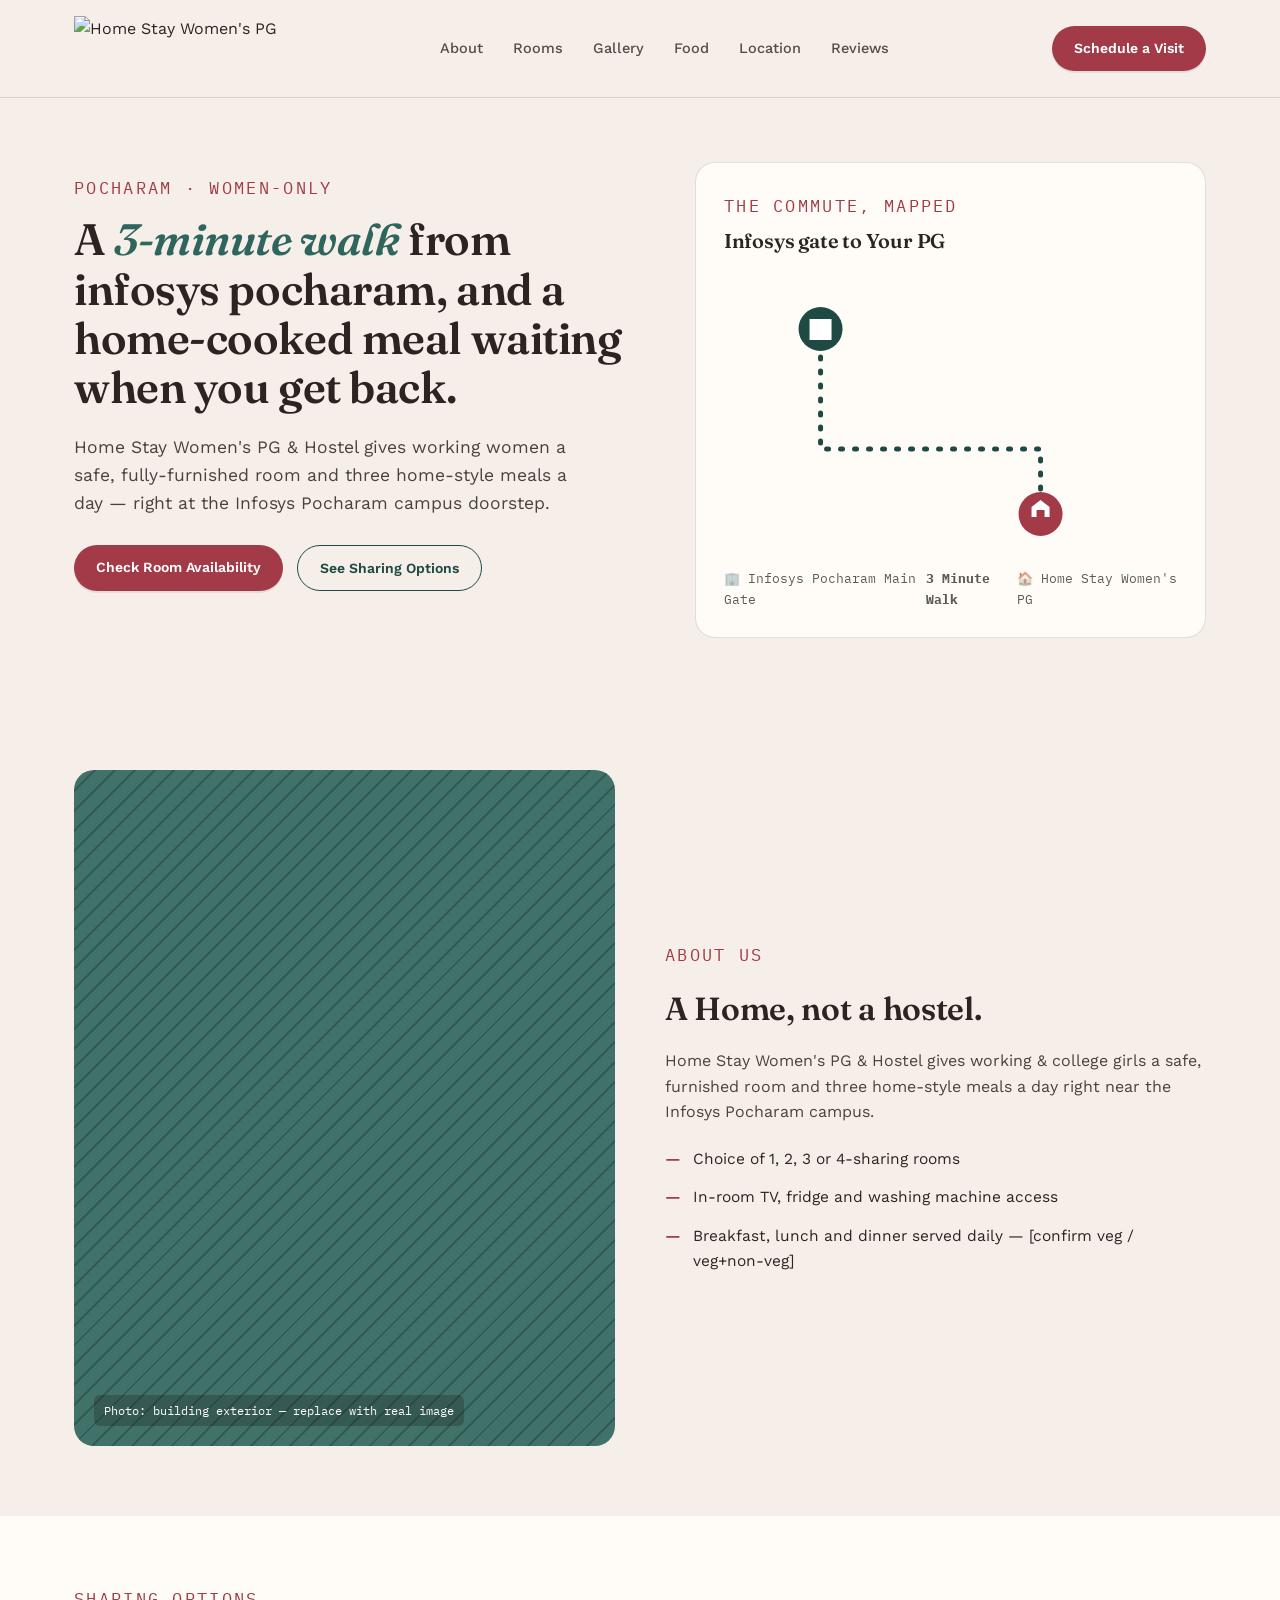
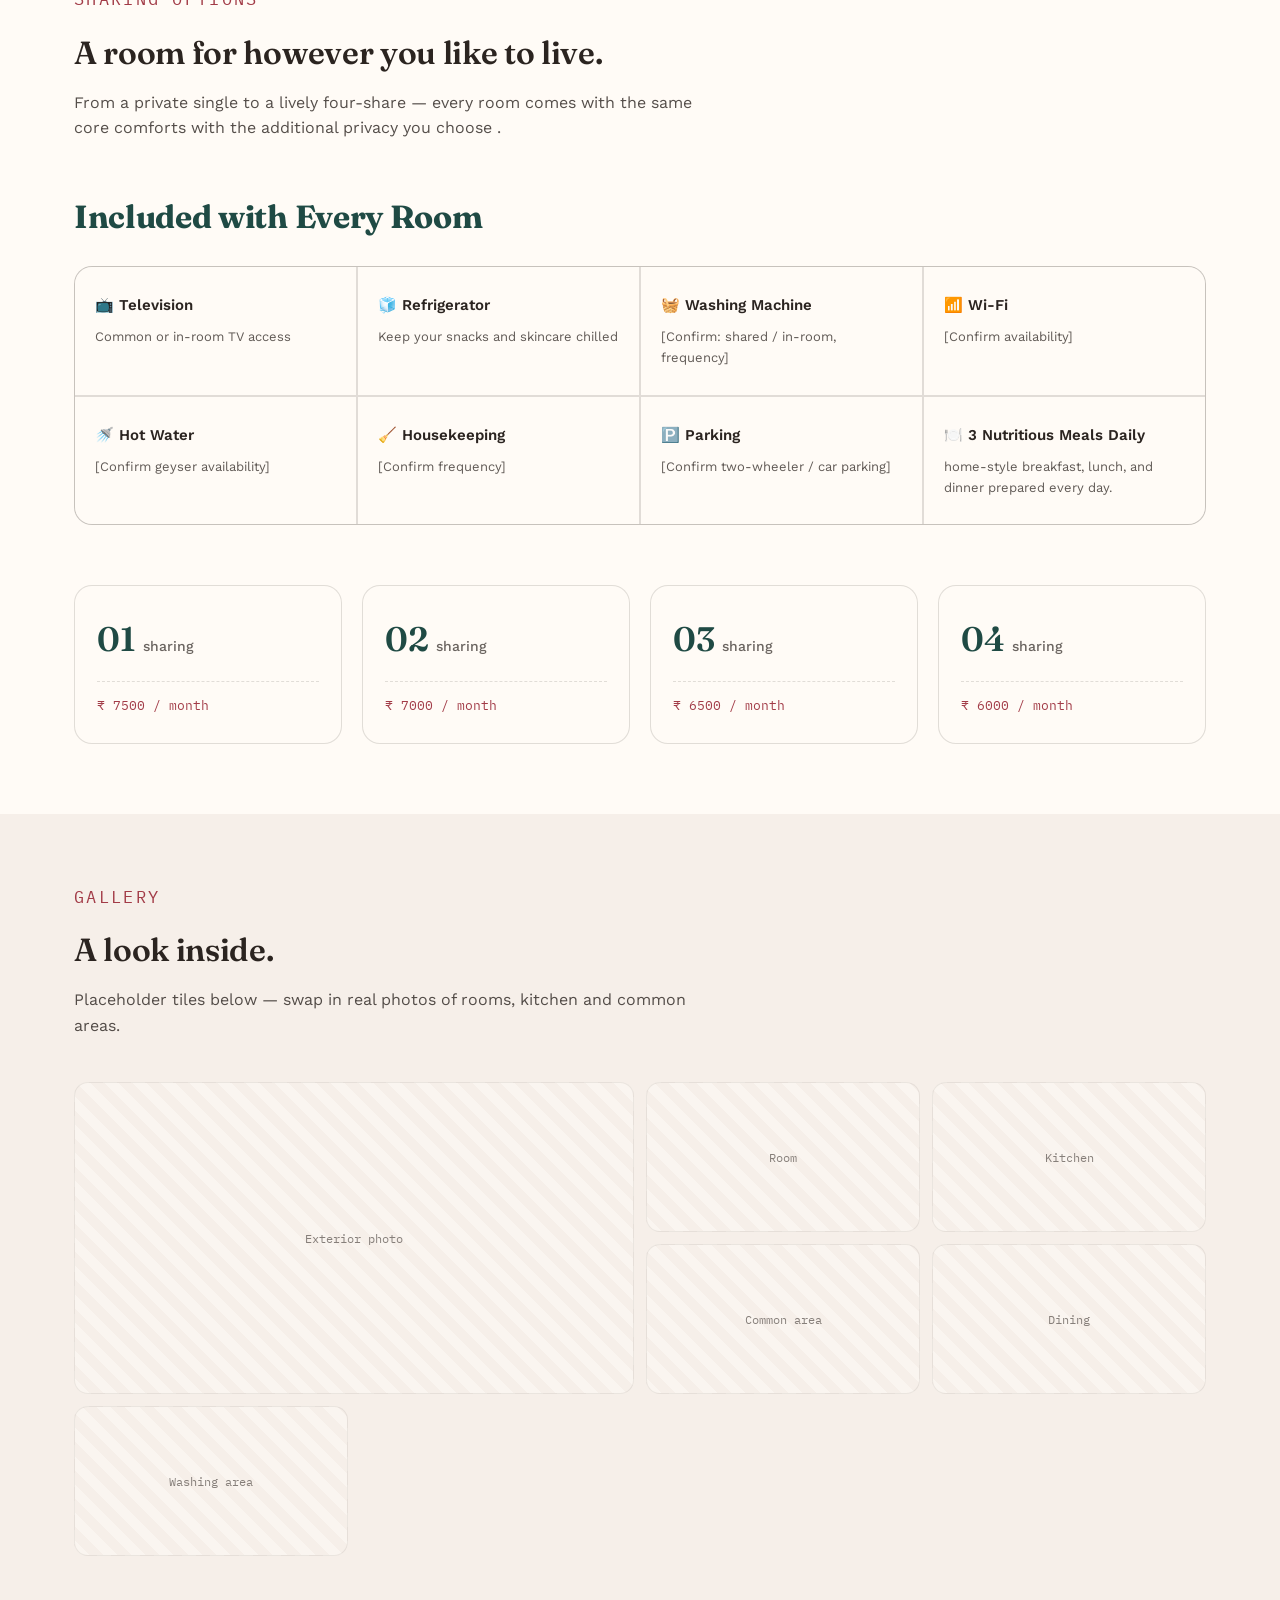
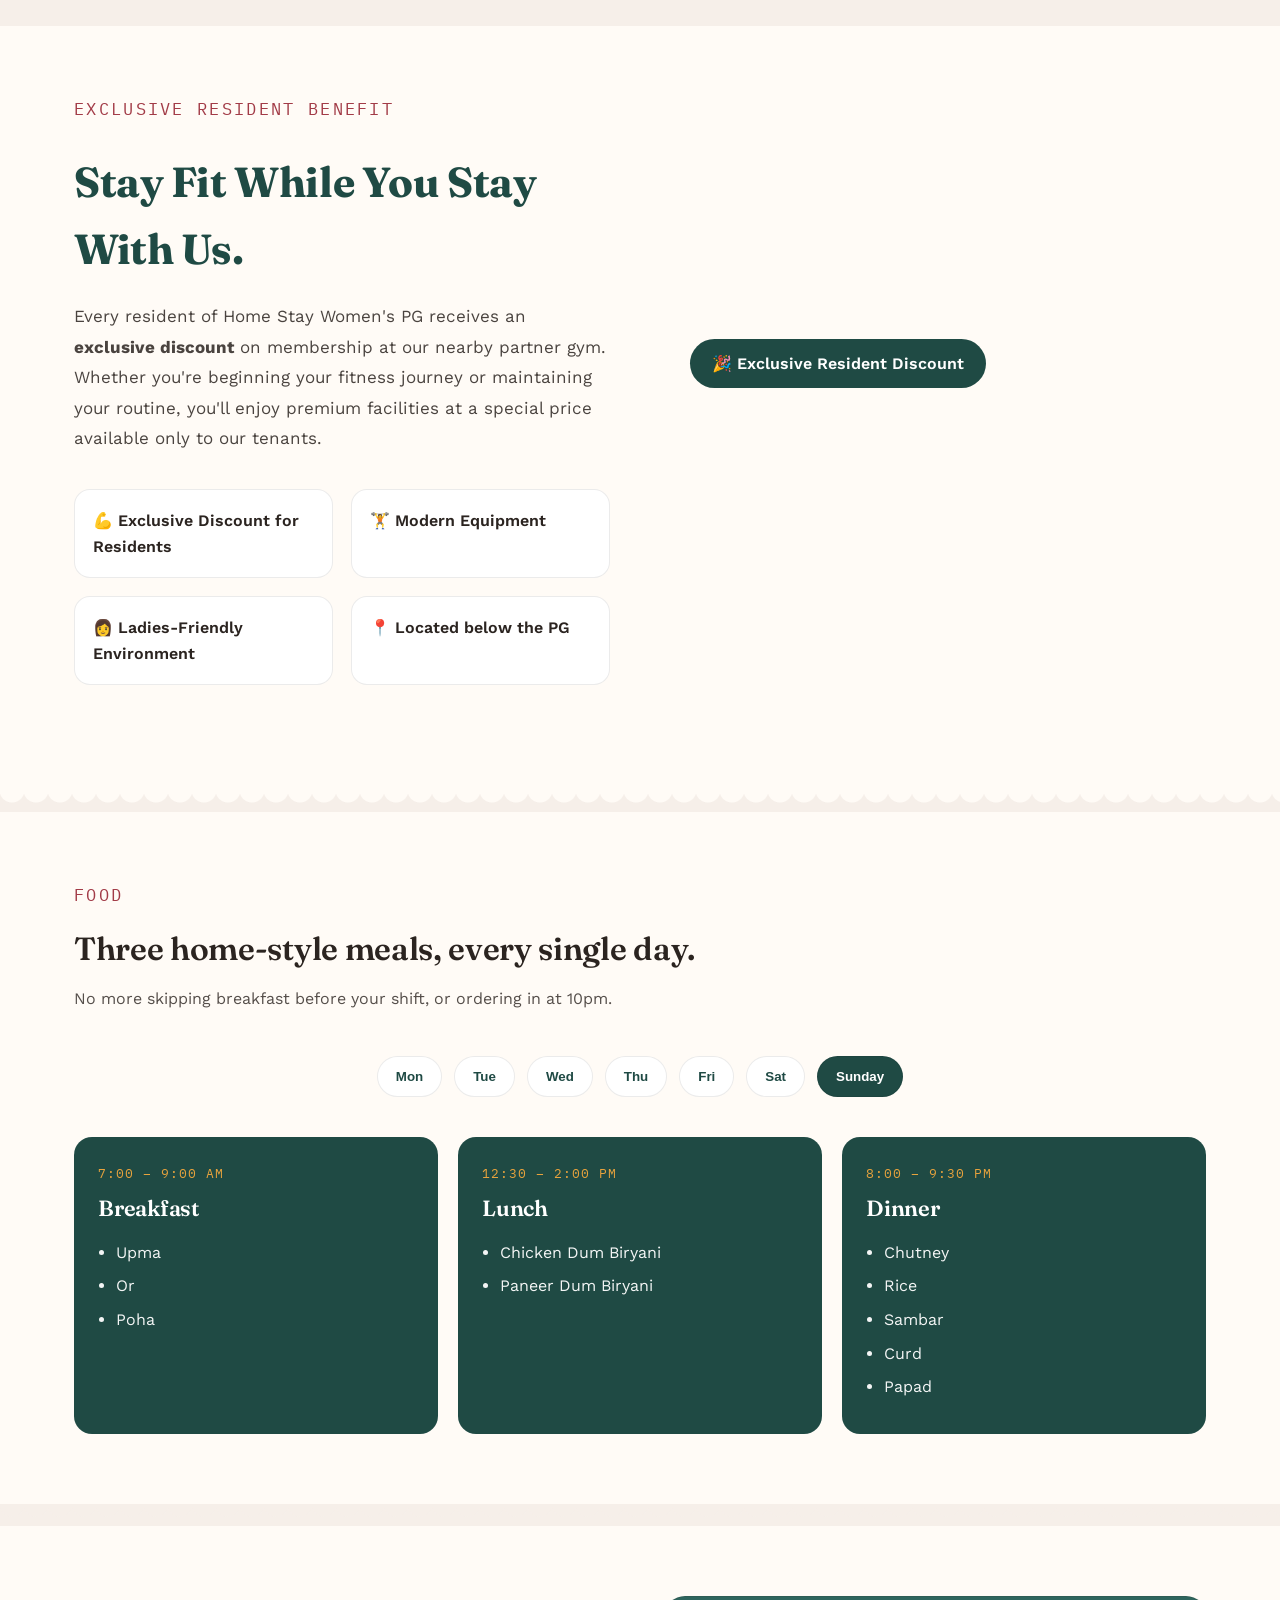
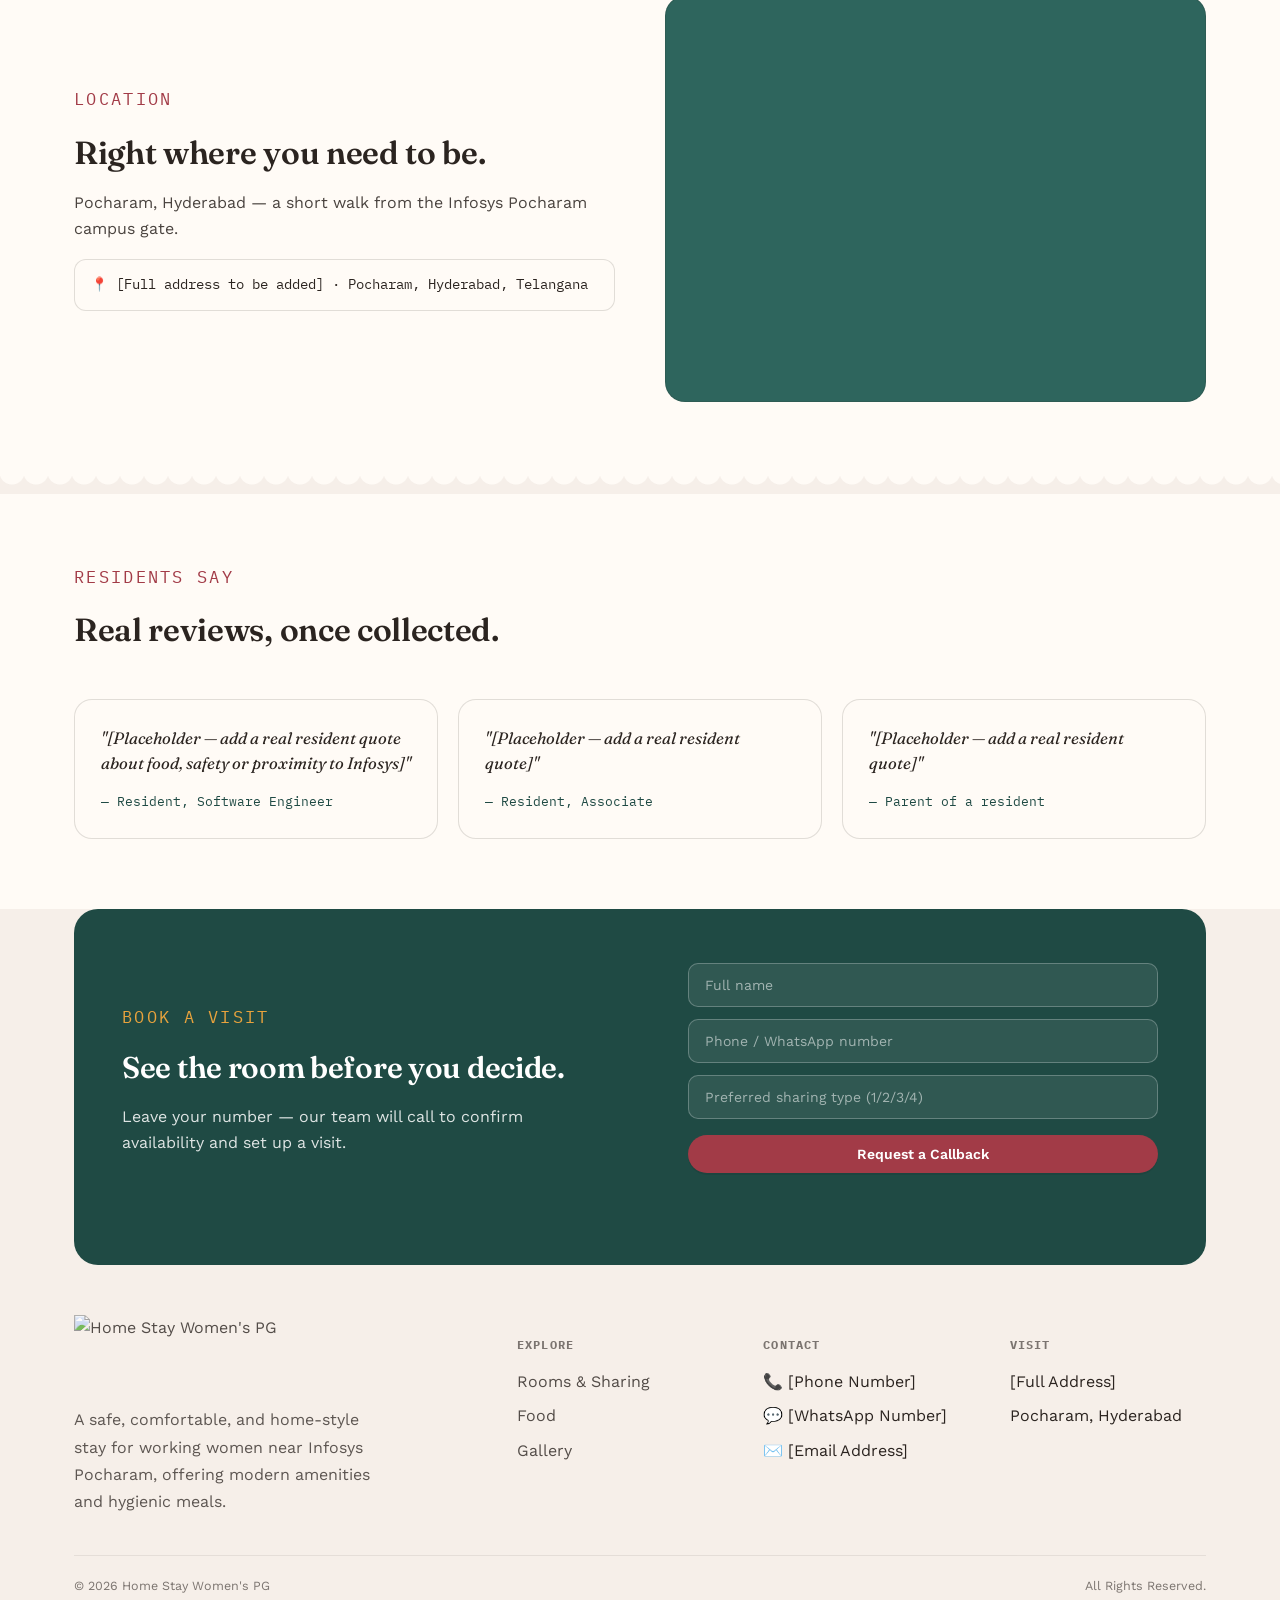
==== index.html @ 0382a5fa "ready for deploy" ====
<!DOCTYPE html>
<html lang="en">

<head>
  <meta charset="UTF-8">
  <meta name="viewport" content="width=device-width, initial-scale=1.0">
  <title>Home Stay Women's PG &amp; Hostel — Pocharam</title>
  <link rel="preconnect" href="https://fonts.googleapis.com">
  <link
    href="https://fonts.googleapis.com/css2?family=Fraunces:opsz,wght@9..144,400;9..144,500;9..144,600;9..144,700&family=Work+Sans:wght@400;500;600;700&family=IBM+Plex+Mono:wght@500&display=swap"
    rel="stylesheet">
  <link rel="stylesheet" href="css/style.css">
  <link rel="stylesheet" href="css/responsive.css">
</head>

<body>
  <header>
    <div class="navbar wrap">

      <!-- Left Side -->
      <div class="nav-left">

        <!-- Hamburger Menu -->
        <button class="menu-toggle" aria-label="Open Menu">
          ☰
        </button>

        <!-- Logo -->
        <div class="brand">
          <a href="#" class="logo-link">
            <img
              src="https://res.cloudinary.com/u6muhbms/image/upload/v1786682045/ChatGPT_Image_Aug_14_2026_10_03_38_AM_zrbc8j.png"
              alt="Home Stay Women's PG" class="logo-img">
          </a>
        </div>

      </div>

      <!-- Navigation -->
      <nav class="nav-menu">
        <ul>
          <li><a href="#about">About</a></li>
          <li><a href="#rooms">Rooms</a></li>
          <li><a href="#gallery">Gallery</a></li>
          <li><a href="#food">Food</a></li>
          <li><a href="#location">Location</a></li>
          <li><a href="#reviews">Reviews</a></li>
        </ul>
      </nav>

      <!-- CTA Button -->
      <a href="#enquire" class="cta">Schedule a Visit</a>

    </div>
  </header>
  <!-- HERO -->
  <section class="hero">
    <div class="wrap hero-grid">
      <div>
        <span class="eyebrow">Pocharam · Women-only</span>
        <h1>A <em>3-minute walk</em> from infosys pocharam, and a home-cooked meal waiting when you get back.</h1>
        <p class="lede">Home Stay Women's PG &amp; Hostel gives working women a safe, fully-furnished room and three
          home-style meals a day — right at the Infosys Pocharam campus doorstep.</p>
        <div class="hero-ctas">
          <a href="#enquire" class="cta">Check Room Availability</a>
          <a href="#rooms" class="cta ghost">See Sharing Options</a>
        </div>
        <!-- <div class="trust-strip">
        <span><i class="dot"></i>All 3 meals included</span>
        <span><i class="dot"></i>TV · Fridge · Washing machine</span>
        <span><i class="dot"></i>1 / 2 / 3 / 4 sharing</span>
      </div> -->
      </div>

      <div class="route-card">
        <span class="eyebrow">The commute, mapped</span>
        <h3> Infosys gate to Your PG </h3>
        <svg class="route-svg" viewBox="0 0 420 280" fill="none">

          <!-- Route -->
          <path d="
    M80 50
    V170
    H300
    V235
    " stroke="#1F4A44" stroke-width="5" stroke-linecap="round" stroke-linejoin="round" stroke-dasharray="2 12"
            fill="none" />

          <!-- Infosys (Start) -->
          <circle cx="80" cy="50" r="22" fill="#1F4A44" />

          <!-- Building Icon -->
          <path d="M72 58V40H88V58M69 40H91V61H69Z
       M74 45H78V49H74Z
       M82 45H86V49H82Z" fill="white" />


          <!-- HomestayPG (Destination) -->
          <circle cx="300" cy="235" r="22" fill="#A23B47" />

          <!-- House Icon -->
          <path d="M291 238V228L300 221L309 228V238H304V231H296V238H291Z" fill="white" />

        </svg>
        <div class="route-caption">
          <span>🏢 Infosys Pocharam Main Gate</span>
          <span><strong>3 Minute Walk</strong></span>
          <span>🏠 Home Stay Women's PG</span>
        </div>
      </div>
    </div>
  </section>

  <div class="scallop"></div>

  <!-- ABOUT -->
  <section id="about">
    <div class="wrap about-grid">
      <div class="photo-block"><span>Photo: building exterior — replace with real image</span></div>
      <div>
        <span class="eyebrow">About us</span>
        <h2 style="font-size:32px;font-weight:600;">A Home, not a hostel.</h2>
        <p style="opacity:0.85; margin-top:14px;">Home Stay Women's PG & Hostel gives working & college girls a safe,
          furnished room and three home-style meals a day right near the Infosys Pocharam campus.</p>
        <ul class="about-list">
          <li>Choice of 1, 2, 3 or 4-sharing rooms</li>
          <li>In-room TV, fridge and washing machine access</li>
          <li>Breakfast, lunch and dinner served daily — [confirm veg / veg+non-veg]</li>
        </ul>
      </div>
    </div>
  </section>

  <!-- ROOMS -->
  <section class="alt" id="rooms">
    <div class="wrap">
      <div class="section-head">
        <span class="eyebrow">Sharing options</span>
        <h2>A room for however you like to live.</h2>
        <p>From a private single to a lively four-share — every room comes with the same core comforts with the
          additional privacy you choose .</p>
      </div>
      <div class="core-features">

        <h3>Included with Every Room</h3>

        <!-- <div class="feature-grid">

        <div class="feature-item">📶 High-Speed Wi-Fi</div>
        <div class="feature-item">🍽️ 3 Nutritious Meals Daily</div>
        <div class="feature-item">📺 TV Access</div>
        <div class="feature-item">🧊 Refrigerator Access</div>
        <div class="feature-item">🧺 Washing Machine</div>
        <div class="feature-item">🚿 24×7 Hot Water</div>
        <div class="feature-item">🛡️ CCTV Security</div>

      </div> -->
        <div class="amenity-grid">
          <div class="amenity">
            <h4>📺 Television</h4>
            <p>Common or in-room TV access</p>
          </div>
          <div class="amenity">
            <h4>🧊 Refrigerator</h4>
            <p>Keep your snacks and skincare chilled</p>
          </div>
          <div class="amenity">
            <h4>🧺 Washing Machine</h4>
            <p>[Confirm: shared / in-room, frequency]</p>
          </div>
          <div class="amenity">
            <h4>📶 Wi-Fi</h4>
            <p>[Confirm availability]</p>
          </div>
          <div class="amenity">
            <h4>🚿 Hot Water</h4>
            <p>[Confirm geyser availability]</p>
          </div>
          <div class="amenity">
            <h4>🧹 Housekeeping</h4>
            <p>[Confirm frequency]</p>
          </div>
          <div class="amenity">
            <h4>🅿️ Parking</h4>
            <p>[Confirm two-wheeler / car parking]</p>
          </div>
          <div class="amenity">
            <h4>🍽️ 3 Nutritious Meals Daily</h4>
            <p>home-style breakfast, lunch, and dinner prepared every day.</p>
          </div>

        </div>

      </div>
      <div class="room-grid">
        <div class="room-card">
          <div class="n">01 <small>sharing</small></div>
          <div class="price">₹ 7500 / month</div>
        </div>
        <div class="room-card">
          <div class="n">02 <small>sharing</small></div>

          <div class="price">₹ 7000 / month</div>
        </div>
        <div class="room-card">
          <div class="n">03 <small>sharing</small></div>

          <div class="price">₹ 6500 / month</div>
        </div>
        <div class="room-card">
          <div class="n">04 <small>sharing</small></div>

          <div class="price">₹ 6000 / month</div>
        </div>
      </div>
    </div>
  </section>
  <section id="gallery">
    <div class="wrap">
      <div class="section-head">
        <span class="eyebrow">Gallery</span>
        <h2>A look inside.</h2>
        <p>Placeholder tiles below — swap in real photos of rooms, kitchen and common areas.</p>
      </div>
      <div class="gallery-grid">
        <div class="g-item g1">Exterior photo</div>
        <div class="g-item">Room</div>
        <div class="g-item">Kitchen</div>
        <div class="g-item">Common area</div>
        <div class="g-item">Dining</div>
        <div class="g-item">Washing area</div>
      </div>
    </div>
  </section>
  <!-- EXCLUSIVE GYM BENEFITS -->
  <section id="gym" class="alt">
    <div class="wrap">

      <div class="gym-grid">

        <!-- Left Content -->
        <div class="gym-content">

          <span class="eyebrow">Exclusive Resident Benefit</span>

          <h2>Stay Fit While You Stay With Us.</h2>

          <p>
            Every resident of Home Stay Women's PG receives an
            <strong>exclusive discount</strong> on membership at our nearby
            partner gym. Whether you're beginning your fitness journey or
            maintaining your routine, you'll enjoy premium facilities at a
            special price available only to our tenants.
          </p>

          <div class="gym-features">

            <div class="gym-item">
              💪 Exclusive Discount for Residents
            </div>

            <div class="gym-item">
              🏋️ Modern Equipment
            </div>

            <div class="gym-item">
              👩 Ladies-Friendly Environment
            </div>

            <div class="gym-item">
              📍 Located below the PG
            </div>

          </div>


        </div>

        <!-- Right Image -->

        <div class="gym-image">

          <!-- <img
                    src="YOUR_GYM_IMAGE.jpg"
                    alt="Partner Gym"> -->

          <div class="gym-badge">

            🎉 Exclusive Resident Discount

          </div>

        </div>

      </div>

    </div>
  </section>

  <div class="scallop on-card"></div>


  <!-- AMENITIES -->
  <!-- <section>
  <div class="wrap">
    <div class="section-head">
      <span class="eyebrow">Amenities</span>
      <h2>Everything home had.</h2>
    </div>
    <div class="amenity-grid">
      <div class="amenity"><h4>📺 Television</h4><p>Common or in-room TV access</p></div>
      <div class="amenity"><h4>🧊 Refrigerator</h4><p>Keep your snacks and skincare chilled</p></div>
      <div class="amenity"><h4>🧺 Washing Machine</h4><p>[Confirm: shared / in-room, frequency]</p></div>
      <div class="amenity"><h4>📶 Wi-Fi</h4><p>[Confirm availability]</p></div>
      <div class="amenity"><h4>🚿 Hot Water</h4><p>[Confirm geyser availability]</p></div>
      <div class="amenity"><h4>🧹 Housekeeping</h4><p>[Confirm frequency]</p></div>
      <div class="amenity"><h4>🅿️ Parking</h4><p>[Confirm two-wheeler / car parking]</p></div>
      <div class="amenity"><h4>🍽️ Buffet Style</h4><p>Special buffet dinner served once every month.</p></div>

    </div>
  </div>
</section> -->

  <!-- FOOD -->
  <section class="alt" id="food">
    <div class="wrap">
      <div class="section-head">
        <span class="eyebrow">Food</span>
        <h2>Three home-style meals, every single day.</h2>
        <p>No more skipping breakfast before your shift, or ordering in at 10pm.</p>
      </div>
      <div class="week-selector">

        <button class="day-btn" data-day="mon">Mon</button>
        <button class="day-btn" data-day="tue">Tue</button>
        <button class="day-btn" data-day="wed">Wed</button>
        <button class="day-btn" data-day="thu">Thu</button>
        <button class="day-btn" data-day="fri">Fri</button>
        <button class="day-btn" data-day="sat">Sat</button>

        <button class="day-btn active" data-day="sun">
          Sunday
        </button>

      </div>
      <div class="meal-strip">
        <div class="meal-card">
          <div class="time">7:00 – 9:00 AM</div>
          <h3>Breakfast</h3>
          <ul id="breakfastMenu">

          </ul>
        </div>
        <div class="meal-card">
          <div class="time">12:30 – 2:00 PM</div>
          <h3>Lunch</h3>
          <ul id="lunchMenu">

          </ul>
        </div>
        <div class="meal-card">
          <div class="time">8:00 – 9:30 PM</div>
          <h3>Dinner</h3>
          <ul id="dinnerMenu">

          </ul>
        </div>
      </div>
    </div>
  </section>

  <div class="scallop"></div>
  <section class="alt" id="location">
    <div class="wrap loc-grid">
      <div>
        <span class="eyebrow">Location</span>
        <h2 style="font-size:32px;font-weight:600;">Right where you need to be.</h2>
        <p style="opacity:0.85;margin-top:12px;">Pocharam, Hyderabad — a short walk from the Infosys Pocharam campus
          gate.</p>
        <div class="addr-line">📍 [Full address to be added] · Pocharam, Hyderabad, Telangana</div>
      </div>
      <a href="https://maps.google.com/?q=https://www.google.com/maps/place/HOMESTAY+EXTREME+LUXURY+STAY+for+WOMEN'S/@17.443689,78.639505,20z/data=!4m6!3m5!1s0x3bcb9d00355b7aa1:0x9af12a52386e123d!8m2!3d17.4436885!4d78.6395051!16s%2Fg%2F11x2x3kdmh?hl=en&entry=ttu&g_ep=EgoyMDI2MDcyOS4wIKXMDSoASAFQAw%3D%3D"
        target="_blank" class="map-link">

        <div class="map-frame">

          <iframe
            src="https://www.google.com/maps/embed?pb=!1m14!1m8!1m3!1d475.7918331276858!2d78.639505!3d17.443689!3m2!1i1024!2i768!4f13.1!3m3!1m2!1s0x3bcb9d00355b7aa1%3A0x9af12a52386e123d!2sHOMESTAY%20EXTREME%20LUXURY%20STAY%20for%20WOMEN'S!5e0!3m2!1sen!2sin!4v1785850498085!5m2!1sen!2sin"
            width="100%" height="100%" style="border:0;" loading="lazy" allowfullscreen="">
          </iframe>

        </div>

      </a>
  </section>



  <div class="scallop on-card"></div>
  <section class="alt" id="reviews">
    <div class="wrap">
      <div class="section-head">
        <span class="eyebrow">Residents say</span>
        <h2>Real reviews, once collected.</h2>
      </div>
      <div class="test-grid">
        <div class="test-card">
          <p class="quote">"[Placeholder — add a real resident quote about food, safety or proximity to Infosys]"</p>
          <div class="who">— Resident, Software Engineer</div>
        </div>
        <div class="test-card">
          <p class="quote">"[Placeholder — add a real resident quote]"</p>
          <div class="who">— Resident, Associate</div>
        </div>
        <div class="test-card">
          <p class="quote">"[Placeholder — add a real resident quote]"</p>
          <div class="who">— Parent of a resident</div>
        </div>
      </div>
    </div>
  </section>

  <div class="wrap">
    <div class="cta-band">
      <div>
        <span class="eyebrow" style="color:var(--marigold);">Book a visit</span>
        <h2>See the room before you decide.</h2>
        <p>Leave your number — our team will call to confirm availability and set up a visit.</p>
      </div>
      <form class="form" id="visitForm">
        <input type="text" id="visitorName" placeholder="Full name" required>

        <input type="tel" id="visitorPhone" placeholder="Phone / WhatsApp number" required>

        <input type="text" id="sharingType" placeholder="Preferred sharing type (1/2/3/4)">

        <button type="submit" class="cta" id="visitSubmit">
          Request a Callback
        </button>

        <p id="formMessage" style="margin-top:10px;"></p>
      </form>
    </div>
  </div>

  <!-- FOOTER -->
  <footer>
    <div class="wrap">

      <div class="foot-grid">

        <!-- Logo -->
        <div class="footer-brand">

          <a href="#" class="footer-logo">
            <img
              src="https://res.cloudinary.com/u6muhbms/image/upload/v1786682045/ChatGPT_Image_Aug_14_2026_10_03_38_AM_zrbc8j.png"
              alt="Home Stay Women's PG" class="footer-logo-img">
          </a>

          <p class="footer-desc">
            A safe, comfortable, and home-style stay for working women near Infosys Pocharam, offering modern amenities
            and hygienic meals.
          </p>

        </div>

        <!-- Explore -->
        <div>
          <h5>Explore</h5>
          <ul>
            <li><a href="#rooms">Rooms &amp; Sharing</a></li>
            <li><a href="#food">Food</a></li>
            <!-- <li><a href="#safety">Safety</a></li> -->
            <li><a href="#gallery">Gallery</a></li>
          </ul>
        </div>

        <!-- Contact -->
        <div>
          <h5>Contact</h5>
          <ul>
            <li>📞 [Phone Number]</li>
            <li>💬 [WhatsApp Number]</li>
            <li>✉️ [Email Address]</li>
          </ul>
        </div>

        <!-- Visit -->
        <div>
          <h5>Visit</h5>
          <ul>
            <li>[Full Address]</li>
            <li>Pocharam, Hyderabad</li>
          </ul>
        </div>

      </div>

      <div class="foot-bottom">
        <span>© 2026 Home Stay Women's PG</span>
        <span>All Rights Reserved.</span>
      </div>

    </div>
  </footer>
  <script src="js/script.js"></script>
</body>

</html>
---- css/style.css ----
:root {
    --ink: #2B2420;
    --bg: #F6EFE9;
    --card: #FFFBF6;
    --pine: #1F4A44;
    --pine-light: #2E655D;
    --marigold: #E8A33D;
    --kumkum: #A23B47;
    --line: rgba(43, 36, 32, 0.14);
    --max: 1180px;
}

* {
    box-sizing: border-box;
}

html {
    scroll-behavior: smooth;
}

@media (prefers-reduced-motion: reduce) {
    html {
        scroll-behavior: auto;
    }

    * {
        animation: none !important;
        transition: none !important;
    }
}

body {
    margin: 0;
    background: var(--bg);
    color: var(--ink);
    font-family: 'Work Sans', sans-serif;
    font-size: 16px;
    line-height: 1.6;
}

h1,
h2,
h3 {
    font-family: 'Fraunces', serif;
    margin: 0;
    letter-spacing: -0.01em;
}

a {
    color: inherit;
}

.wrap {
    max-width: var(--max);
    margin: 0 auto;
    padding: 0 24px;
}

.eyebrow {
    font-family: 'IBM Plex Mono', monospace;
    font-size: 16.5px;
    letter-spacing: 0.14em;
    text-transform: uppercase;
    color: var(--kumkum);
    display: inline-block;
    margin-bottom: 14px;
}

:focus-visible {
    outline: 3px solid var(--marigold);
    outline-offset: 3px;
}

/* ---------- scalloped divider (thali-rim motif) ---------- */
.scallop {
    height: 22px;
    width: 100%;
    background-image: radial-gradient(circle at 12px 0px, var(--bg) 12px, transparent 13px);
    background-size: 24px 22px;
    background-repeat: repeat-x;
}

.scallop.on-pine {
    background-image: radial-gradient(circle at 12px 0px, var(--pine) 12px, transparent 13px);
}

.scallop.on-card {
    background-image: radial-gradient(circle at 12px 0px, var(--card) 12px, transparent 13px);
}

/* ---------- header / nav ---------- */
header {
    position: sticky;
    top: 0;
    z-index: 50;
    background: rgba(246, 239, 233, 0.92);
    backdrop-filter: blur(6px);
    border-bottom: 1px solid var(--line);
}

.navbar {
    display: flex;
    justify-content: space-between;
    align-items: center;
    padding: 16px 24px;
    position: relative;
}

.nav-left {
    display: flex;
    align-items: center;
    gap: 18px;
}

.brand {
    display: flex;
    align-items: center;
    gap: 14px;
    text-decoration: none;

}

.brand {
    display: flex;
    align-items: center;
}

.logo-link {
    display: flex;
    align-items: center;
    text-decoration: none;
}

.logo-img {
    height: 65px;
    width: auto;
    display: block;
    transition: transform .3s ease;
}

.logo-img:hover {
    transform: scale(1.03);
}

.nav-menu ul {
    list-style: none;
    display: flex;
    gap: 26px;
    margin: 0;
    padding: 0;
    font-size: 14.5px;
    font-weight: 500;
}

.nav-menu a {
    text-decoration: none;
    color: var(--ink);
    opacity: .8;
    padding: 6px 2px;
    border-bottom: 2px solid transparent;
}

.nav-menu a:hover {
    opacity: 1;
    border-color: var(--marigold);
}

nav a {
    text-decoration: none;
    color: var(--ink);
    opacity: 0.8;
    padding: 6px 2px;
    border-bottom: 2px solid transparent;
}

nav a:hover {
    opacity: 1;
    border-color: var(--marigold);
}

.cta {
    background: var(--kumkum);
    color: #fff;
    border: none;
    border-radius: 100px;
    padding: 11px 22px;
    font-family: 'Work Sans', sans-serif;
    font-weight: 600;
    font-size: 14px;
    cursor: pointer;
    text-decoration: none;
    display: inline-block;
    box-shadow: 0 2px 0 rgba(0, 0, 0, 0.08);
}

.cta:hover {
    background: #8c303b;
}

.cta.ghost {
    background: transparent;
    color: var(--pine);
    border: 1.5px solid var(--pine);
    box-shadow: none;
}

.cta.ghost:hover {
    background: var(--pine);
    color: #fff;
}

.menu-toggle {

    display: none;

    width: 42px;

    height: 42px;

    border: none;

    background: transparent;

    font-size: 30px;

    color: var(--pine);

    cursor: pointer;

}

/* ---------- hero ---------- */
.hero {
    padding: 64px 0 40px;
}

.hero-grid {
    display: grid;
    grid-template-columns: 1.05fr 0.95fr;
    gap: 56px;
    align-items: center;
}

.hero h1 {
    font-size: 44px;
    font-weight: 600;
    line-height: 1.12;
    margin-bottom: 20px;
}

.hero h1 em {
    font-style: italic;
    color: var(--pine-light);
}

.hero p.lede {
    font-size: 17.5px;
    opacity: 0.85;
    max-width: 46ch;
    margin-bottom: 28px;
}

.hero-ctas {
    display: flex;
    gap: 14px;
    margin-bottom: 34px;
}

.trust-strip {
    display: flex;
    gap: 22px;
    flex-wrap: wrap;
    font-size: 13.5px;
    font-family: 'IBM Plex Mono', monospace;
    color: var(--pine);
}

.trust-strip span {
    display: flex;
    align-items: center;
    gap: 6px;
}

.dot {
    width: 6px;
    height: 6px;
    border-radius: 50%;
    background: var(--marigold);
    display: inline-block;
}

/* route diagram — signature element */
.route-card {
    background: var(--card);
    border: 1px solid var(--line);
    border-radius: 20px;
    padding: 30px 28px 26px;
}

.route-card .eyebrow {
    margin-bottom: 6px;
}

.route-card h3 {
    font-size: 20px;
    font-weight: 600;
    margin-bottom: 22px;
}

.route-svg {
    width: 100%;
    height: 280px;
    display: block;
}

.route-caption {
    display: flex;
    justify-content: space-between;
    font-size: 13px;
    font-family: 'IBM Plex Mono', monospace;
    margin-top: 10px;
    opacity: 0.75;
}

/* ---------- section shell ---------- */
section {
    padding: 70px 0;
}

section.alt {
    background: var(--card);
}

.section-head {
    max-width: 640px;
    margin-bottom: 44px;
}

.section-head h2 {
    font-size: 32px;
    font-weight: 600;
}

.section-head p {
    opacity: 0.8;
    margin-top: 12px;
    font-size: 16px;
}

/* ---------- about ---------- */
.about-grid {
    display: grid;
    grid-template-columns: 1fr 1fr;
    gap: 50px;
    align-items: center;
}

.about-list {
    list-style: none;
    margin: 22px 0 0;
    padding: 0;
    display: grid;
    gap: 14px;
}

.about-list li {
    display: flex;
    gap: 12px;
    font-size: 15.5px;
}

.about-list li::before {
    content: "—";
    color: var(--kumkum);
    font-weight: 600;
    flex-shrink: 0;
}

.photo-block {
    aspect-ratio: 4/5;
    border-radius: 20px;
    background:
        repeating-linear-gradient(135deg, var(--pine) 0 2px, transparent 2px 14px),
        var(--pine-light);
    display: flex;
    align-items: flex-end;
    padding: 20px;
    opacity: 0.9;
}

.photo-block span {
    font-family: 'IBM Plex Mono', monospace;
    font-size: 12px;
    color: #fff;
    background: rgba(0, 0, 0, 0.28);
    padding: 6px 10px;
    border-radius: 6px;
}

/* ---------- rooms / sharing cards ---------- */
.room-grid {
    display: grid;
    grid-template-columns: repeat(4, 1fr);
    gap: 20px;
}

.room-card {
    background: var(--card);
    border: 1px solid var(--line);
    border-radius: 18px;
    padding: 26px 22px;
    display: flex;
    flex-direction: column;
    gap: 14px;
}

.room-card .n {
    font-family: 'Fraunces', serif;
    font-size: 34px;
    font-weight: 600;
    color: var(--pine);
}

.room-card .n small {
    font-family: 'Work Sans', sans-serif;
    font-size: 14px;
    font-weight: 500;
    color: var(--ink);
    opacity: 0.7;
}

.room-card ul {
    list-style: none;
    margin: 0;
    padding: 0;
    display: grid;
    gap: 8px;
    font-size: 13.5px;
}

.room-card ul li {
    display: flex;
    align-items: center;
    gap: 8px;
    opacity: 0.85;
}

.room-card ul li::before {
    content: "";
    width: 5px;
    height: 5px;
    border-radius: 50%;
    background: var(--marigold);
    flex-shrink: 0;
}

.room-card .price {
    margin-top: auto;
    font-family: 'IBM Plex Mono', monospace;
    font-size: 13px;
    color: var(--kumkum);
    padding-top: 14px;
    border-top: 1px dashed var(--line);
}

/* ---------- amenities ---------- */
.amenity-grid {
    display: grid;
    grid-template-columns: repeat(4, 1fr);
    gap: 2px;
    background: var(--line);
    border: 1px solid var(--line);
    border-radius: 18px;
    overflow: hidden;
}

.amenity {
    background: var(--bg);
    padding: 26px 20px;
    display: flex;
    flex-direction: column;
    gap: 10px;
}

section.alt .amenity {
    background: var(--card);
}

.amenity .ic {
    width: 32px;
    height: 32px;
}

.amenity h4 {
    font-size: 15px;
    font-weight: 600;
    margin: 0;
}

.amenity p {
    font-size: 13px;
    opacity: 0.75;
    margin: 0;
}

/* ---------- food / meal plan ---------- */
.meal-strip {
    display: grid;
    grid-template-columns: repeat(3, 1fr);
    gap: 20px;
}

.meal-card {
    background: var(--pine);
    color: #fff;
    border-radius: 18px;
    padding: 26px 24px;
}

.meal-card .time {
    font-family: 'IBM Plex Mono', monospace;
    font-size: 12.5px;
    color: var(--marigold);
    letter-spacing: 0.08em;
}

.meal-card h3 {
    font-size: 22px;
    font-weight: 600;
    margin: 8px 0 10px;
}

.meal-card p {
    font-size: 14px;
    opacity: 0.85;
    margin: 0;
}

/* ---------- safety ---------- */
.safety-grid {
    display: grid;
    grid-template-columns: 1fr 1fr;
    gap: 16px;
}

.safety-item {
    display: flex;
    gap: 16px;
    align-items: flex-start;
    padding: 18px 0;
    border-bottom: 1px solid var(--line);
}

.safety-item .num {
    font-family: 'IBM Plex Mono', monospace;
    color: var(--kumkum);
    font-size: 13px;
    padding-top: 3px;
}

.safety-item h4 {
    font-size: 16px;
    font-weight: 600;
    margin: 0 0 4px;
}

.safety-item p {
    margin: 0;
    font-size: 14px;
    opacity: 0.78;
}

/* ---------- location ---------- */
.loc-grid {
    display: grid;
    grid-template-columns: 1fr 1fr;
    gap: 50px;
    align-items: center;
}

.map-frame {
    border-radius: 18px;
    overflow: hidden;
    border: 1px solid var(--line);
    aspect-ratio: 4/3;
    background: var(--pine-light);
    position: relative;
}

.map-frame .pin {
    position: absolute;
    inset: 0;
    display: flex;
    align-items: center;
    justify-content: center;
    color: #fff;
    font-family: 'IBM Plex Mono', monospace;
    font-size: 13px;
    text-align: center;
    padding: 20px;
}

.addr-line {
    font-family: 'IBM Plex Mono', monospace;
    font-size: 13.5px;
    background: var(--card);
    border: 1px solid var(--line);
    padding: 14px 16px;
    border-radius: 12px;
    margin-top: 18px;
}

/* ---------- gallery ---------- */
.gallery-grid {
    display: grid;
    grid-template-columns: repeat(4, 1fr);
    grid-auto-rows: 150px;
    gap: 12px;
}

.gallery-grid .g1 {
    grid-column: span 2;
    grid-row: span 2;
}

.g-item {
    border-radius: 14px;
    background: repeating-linear-gradient(45deg, var(--card) 0 10px, var(--bg) 10px 20px);
    border: 1px solid var(--line);
    display: flex;
    align-items: center;
    justify-content: center;
    font-family: 'IBM Plex Mono', monospace;
    font-size: 12px;
    opacity: 0.55;
    text-align: center;
    padding: 10px;
}

/* ---------- testimonials ---------- */
.test-grid {
    display: grid;
    grid-template-columns: repeat(3, 1fr);
    gap: 20px;
}

.test-card {
    background: var(--card);
    border: 1px solid var(--line);
    border-radius: 18px;
    padding: 26px;
}

.test-card p.quote {
    font-family: 'Fraunces', serif;
    font-size: 16.5px;
    font-style: italic;
    line-height: 1.5;
    margin: 0 0 16px;
}

.test-card .who {
    font-size: 13px;
    font-family: 'IBM Plex Mono', monospace;
    color: var(--pine);
}

/* ---------- enquiry / CTA band ---------- */
.cta-band {
    background: var(--pine);
    color: #fff;
    border-radius: 24px;
    padding: 54px 48px;
    display: grid;
    grid-template-columns: 1.1fr 1fr;
    gap: 50px;
    align-items: center;
}

.cta-band h2 {
    font-size: 30px;
    font-weight: 600;
    color: #fff;
}

.cta-band p {
    opacity: 0.85;
    margin-top: 12px;
    max-width: 42ch;
}

.form {
    display: grid;
    gap: 12px;
}

.form input {
    width: 100%;
    padding: 13px 16px;
    border-radius: 10px;
    border: 1px solid rgba(255, 255, 255, 0.25);
    background: rgba(255, 255, 255, 0.08);
    color: #fff;
    font-family: 'Work Sans', sans-serif;
    font-size: 14px;
}

.form input::placeholder {
    color: rgba(255, 255, 255, 0.55);
}

.form button {
    margin-top: 4px;
}

/* ---------- footer ---------- */
footer {
    padding: 50px 0 40px;
}

.foot-grid {
    display: grid;
    grid-template-columns: 2fr 1fr 1fr 1fr;
    gap: 50px;
    align-items: start;
}

.foot-grid h5 {
    font-family: 'IBM Plex Mono', monospace;
    font-size: 12px;
    letter-spacing: 0.1em;
    text-transform: uppercase;
    opacity: 0.6;
    margin-bottom: 14px;
}

.foot-grid ul {
    list-style: none;
    margin: 0;
    padding: 0;
    display: grid;
    gap: 9px;
}

.foot-grid a {
    text-decoration: none;
    opacity: 0.8;
}

.foot-grid a:hover {
    opacity: 1;
    text-decoration: underline;
}

.foot-bottom {
    margin-top: 40px;
    padding-top: 20px;
    border-top: 1px solid var(--line);
    font-size: 12.5px;
    opacity: 0.6;
    display: flex;
    justify-content: space-between;
}

/* ---------- responsive ---------- */
@media (max-width: 980px) {
    nav ul {
        display: none;
    }

    .hero-grid,
    .about-grid,
    .loc-grid {
        grid-template-columns: 1fr;
    }

    .room-grid {
        grid-template-columns: repeat(2, 1fr);
    }

    .amenity-grid {
        grid-template-columns: repeat(2, 1fr);
    }

    .meal-strip,
    .safety-grid,
    .test-grid {
        grid-template-columns: 1fr;
    }

    .cta-band {
        grid-template-columns: 1fr;
        padding: 36px 26px;
    }

    .gallery-grid {
        grid-template-columns: repeat(2, 1fr);
    }

    .gallery-grid .g1 {
        grid-column: span 2;
    }

    .feature-grid {
        grid-template-columns: repeat(2, 1fr);
    }
}

/* =========================
   Mobile (560px)
========================= */

@media (max-width:560px) {

    .wrap {
        padding: 0 18px;
    }

    section {
        padding: 60px 0;
    }

    /* Navbar */

    .brand {
        gap: 10px;
    }

    .brand-mark {
        width: 42px;
        height: 42px;
    }

    .brand-mark svg {
        width: 22px;
        height: 22px;
    }

    .brand-title {
        font-size: 18px;
    }

    .brand-subtitle {
        font-size: 9px;
        letter-spacing: .18em;
    }

    /* Hero */

    .hero {
        padding-top: 35px;
        padding-bottom: 45px;
    }

    .hero-grid {
        grid-template-columns: 1fr;
        gap: 35px;
    }

    .hero h1 {
        font-size: 36px;
        line-height: 1.15;
    }

    .hero p {
        font-size: 15px;
    }

    .hero-actions {
        flex-direction: column;
        gap: 14px;
    }

    .hero-actions a {
        width: 100%;
        justify-content: center;
    }

    /* Route Card */

    .route-card {
        margin-top: 15px;
    }

    .route-svg {
        height: 220px;
    }

    /* Section Heading */

    .section-head h2 {
        font-size: 30px;
    }

    .section-head p {
        font-size: 15px;
    }

    /* Core Features */

    .core-features {
        margin: 40px 0;
    }

    .core-features h3 {
        font-size: 26px;
        text-align: center;
    }

    .feature-grid {
        grid-template-columns: 1fr;
        gap: 14px;
    }

    .feature-item {
        padding: 18px;
        font-size: 15px;
    }

    /* Room Cards */

    .room-grid {
        grid-template-columns: 1fr;
        gap: 22px;
    }

    .room-card {
        padding: 24px;
    }

    .room-card .price {
        font-size: 22px;
    }

    /* Amenities */

    .amenity-grid {
        grid-template-columns: 1fr;
        gap: 18px;
    }

    .amenity {
        padding: 22px;
    }

    /* Gallery */

    .gallery {
        grid-template-columns: 1fr;
        gap: 15px;
    }

    /* Location */

    .loc-grid {
        grid-template-columns: 1fr;
        gap: 25px;
    }

    .map-frame {
        height: 300px;
    }

    /* Contact */

    .contact-grid {
        grid-template-columns: 1fr;
        gap: 25px;
    }

    input,
    textarea,
    select {
        font-size: 16px;
    }

    .btn {
        width: 100%;
        justify-content: center;
    }

    /* Footer */

    .foot-grid {
        display: grid;
        grid-template-columns: 2fr 1fr 1fr 1fr;
        gap: 50px;
        align-items: start;
    }

}

/* ===========================================
   Included With Every Room
=========================================== */

.core-features {
    margin: 50px 0 60px;
}

.core-features h3 {
    font-family: 'Fraunces', serif;
    font-size: 32px;
    color: var(--pine);
    margin-bottom: 24px;
}

.feature-grid {
    display: grid;
    grid-template-columns: repeat(4, 1fr);
    gap: 18px;
}

.feature-item {
    background: var(--card);
    border: 1px solid var(--line);
    border-radius: 18px;
    padding: 18px 20px;
    display: flex;
    align-items: center;
    justify-content: center;
    text-align: center;
    font-weight: 500;
    color: var(--ink);
    transition: all .3s ease;
    cursor: default;
}

.feature-item:hover {
    transform: translateY(-5px);
    border-color: var(--marigold);
    box-shadow: 0 12px 28px rgba(0, 0, 0, .08);

}

/* ===========================
   Mobile Navigation
=========================== */

.menu-toggle {
    display: none;
    background: none;
    border: none;
    font-size: 34px;
    color: var(--pine);
    cursor: pointer;
    padding: 0;
    z-index: 1001;
}

@media (max-width:768px) {

    .navbar {
        display: flex;
        justify-content: space-between;
        align-items: center;
        padding: 14px 0;
    }

    .menu-toggle {
        display: block;
        order: 1;
    }

    .brand {
        order: 2;
        margin: auto;
    }

    .cta {
        display: none;
    }

    nav {
        position: fixed;
        top: 0;
        left: -100%;
        width: 280px;
        height: 100vh;
        background: #fff;
        box-shadow: 10px 0 40px rgba(0, 0, 0, .12);
        transition: .35s;
        z-index: 1000;

        display: flex;
        align-items: flex-start;
        padding-top: 90px;
    }

    nav.active {
        left: 0;
    }

    nav ul {
        display: flex;
        flex-direction: column;
        width: 100%;
        padding: 0 30px;
        gap: 28px;
    }

    nav li {
        list-style: none;
    }

    nav a {
        text-decoration: none;
        color: var(--ink);
        font-size: 18px;
        font-weight: 600;
    }

}

.week-selector {

    display: flex;

    justify-content: center;

    gap: 12px;

    flex-wrap: wrap;

    margin: 40px 0;

}

.day-btn {

    padding: 12px 18px;

    border: none;

    border-radius: 40px;

    background: white;

    color: var(--pine);

    font-weight: 600;

    cursor: pointer;

    transition: .3s;

    border: 1px solid rgba(0, 0, 0, .08);

}

.day-btn:hover {

    background: var(--marigold);

    color: white;

}

.day-btn.active {

    background: var(--pine);

    color: white;

}

.meal-card ul {

    margin: 14px 0 0;

    padding-left: 18px;

}

.meal-card li {

    margin: 8px 0;

    opacity: .95;

}

.map-link {
    display: block;
    text-decoration: none;
    cursor: pointer;
}

.map-frame {
    overflow: hidden;
    border-radius: 20px;
}

.map-frame iframe {
    display: block;
    width: 100%;
    height: 100%;
    pointer-events: none;
}

/* ==========================
   Footer Logo
========================== */

.footer-logo {
    display: inline-block;
    margin-bottom: 16px;
}

.footer-logo-img {
    height: 70px;
    width: auto;
    display: block;
    transition: transform .3s ease;
}

.footer-logo-img:hover {
    transform: scale(1.04);
}

.footer-desc {
    opacity: .75;
    max-width: 34ch;
    line-height: 1.7;
}

.footer-brand {
    display: flex;
    flex-direction: column;
}

.footer-logo {
    display: inline-block;
    margin-bottom: 16px;
}

.footer-logo-img {
    height: 75px;
    width: auto;
}

.footer-desc {
    margin: 0;
    max-width: 320px;
    line-height: 1.7;
    opacity: .75;
}

/* ===============================
   Gym Section
================================ */

.gym-grid {
    display: grid;
    grid-template-columns: 1fr 1fr;
    gap: 60px;
    align-items: center;
}

.gym-content h2 {
    font-size: 42px;
    color: var(--pine);
    margin: 12px 0 18px;
}

.gym-content p {
    font-size: 17px;
    line-height: 1.8;
    color: var(--ink);
    opacity: .85;
}

.gym-features {
    display: grid;
    grid-template-columns: repeat(2, 1fr);
    gap: 18px;
    margin: 35px 0;
}

.gym-item {
    background: white;
    padding: 18px;
    border-radius: 16px;
    border: 1px solid rgba(0, 0, 0, .08);
    font-weight: 600;
    transition: .3s;
}

.gym-item:hover {
    transform: translateY(-5px);
    box-shadow: 0 12px 30px rgba(0, 0, 0, .08);
}

.gym-image {
    position: relative;
}

.gym-image img {
    width: 100%;
    border-radius: 22px;
    display: block;
}

.gym-badge {
    position: absolute;
    bottom: 20px;
    left: 20px;
    background: var(--pine);
    color: white;
    padding: 12px 22px;
    border-radius: 999px;
    font-weight: 600;
}
---- css/responsive.css ----
@media (max-width:560px){

    .wrap{
        padding:0 18px;
    }

    section{
        padding:60px 0;
    }

    /* Navbar */

    .brand{
        gap:10px;
    }

    .brand-mark{
        width:42px;
        height:42px;
    }

    .brand-mark svg{
        width:22px;
        height:22px;
    }

    .brand-title{
        font-size:18px;
    }

    .brand-subtitle{
        font-size:9px;
        letter-spacing:.18em;
    }

    /* Hero */

    .hero{
        padding-top:35px;
        padding-bottom:45px;
    }

    .hero-grid{
        grid-template-columns:1fr;
        gap:35px;
    }

    .hero h1{
        font-size:36px;
        line-height:1.15;
    }

    .hero p{
        font-size:15px;
    }

    .hero-actions{
        flex-direction:column;
        gap:14px;
    }

    .hero-actions a{
        width:100%;
        justify-content:center;
    }

    /* Route Card */

    .route-card{
        margin-top:15px;
    }

    .route-svg{
        height:220px;
    }

    /* Section Heading */

    .section-head h2{
        font-size:30px;
    }

    .section-head p{
        font-size:15px;
    }

    /* Core Features */

    .core-features{
        margin:40px 0;
    }

    .core-features h3{
        font-size:26px;
        text-align:center;
    }

    .feature-grid{
        grid-template-columns:1fr;
        gap:14px;
    }

    .feature-item{
        padding:18px;
        font-size:15px;
    }

    /* Room Cards */

    .room-grid{
        grid-template-columns:1fr;
        gap:22px;
    }

    .room-card{
        padding:24px;
    }

    .room-card .price{
        font-size:22px;
    }

    /* Amenities */

    .amenity-grid{
        grid-template-columns:1fr;
        gap:18px;
    }

    .amenity{
        padding:22px;
    }

    /* Gallery */

    .gallery{
        grid-template-columns:1fr;
        gap:15px;
    }

    /* Location */

    .loc-grid{
        grid-template-columns:1fr;
        gap:25px;
    }

    .map-frame{
        height:300px;
    }

    /* Contact */

    .contact-grid{
        grid-template-columns:1fr;
        gap:25px;
    }

    input,
    textarea,
    select{
        font-size:16px;
    }

    .btn{
        width:100%;
        justify-content:center;
    }

    /* Footer */

    .foot-grid{
        grid-template-columns:1fr;
        gap:25px;
        text-align:center;
    }

}
  /* ===========================================
   Included With Every Room
=========================================== */

.core-features{
    margin:50px 0 60px;
}

.core-features h3{
    font-family:'Fraunces', serif;
    font-size:32px;
    color:var(--pine);
    margin-bottom:24px;
}

.feature-grid{
    display:grid;
    grid-template-columns:repeat(4,1fr);
    gap:18px;
}

.feature-item{
    background:var(--card);
    border:1px solid var(--line);
    border-radius:18px;
    padding:18px 20px;
    display:flex;
    align-items:center;
    justify-content:center;
    text-align:center;
    font-weight:500;
    color:var(--ink);
    transition:all .3s ease;
    cursor:default;
}

.feature-item:hover{
    transform:translateY(-5px);
    border-color:var(--marigold);
    box-shadow:0 12px 28px rgba(0,0,0,.08);

}
/* ===========================
   Mobile Navigation
=========================== */

.menu-toggle{
    display:none;
    background:none;
    border:none;
    font-size:34px;
    color:var(--pine);
    cursor:pointer;
    padding:0;
    z-index:1001;
}

@media (max-width:768px){

    .navbar{
        display:flex;
        justify-content:space-between;
        align-items:center;
        padding:14px 0;
    }

    .menu-toggle{
        display:block;
        order:1;
    }

    .brand{
        order:2;
        margin:auto;
    }

    .cta{
        display:none;
    }

    nav{
        position:fixed;
        top:0;
        left:-100%;
        width:280px;
        height:100vh;
        background:#fff;
        box-shadow:10px 0 40px rgba(0,0,0,.12);
        transition:.35s;
        z-index:1000;

        display:flex;
        align-items:flex-start;
        padding-top:90px;
    }

    nav.active{
        left:0;
    }

    nav ul{
        display:flex;
        flex-direction:column;
        width:100%;
        padding:0 30px;
        gap:28px;
    }

    nav li{
        list-style:none;
    }

    nav a{
        text-decoration:none;
        color:var(--ink);
        font-size:18px;
        font-weight:600;
    }

}
/* ===========================
   Mobile Navbar
=========================== */

@media (max-width:768px){

.navbar{

    padding:14px 0;

}

.nav-left{

    display:flex;

    align-items:center;

    gap:12px;

}

.menu-toggle{

    display:flex;

    align-items:center;

    justify-content:center;

}

.brand{

    gap:10px;

}

.brand-title{

    font-size:20px;

}

.brand-subtitle{

    font-size:10px;

    letter-spacing:.18em;

}

/* Hide desktop nav */

.nav-menu{

    position:fixed;

    top:0;

    left:-100%;

    width:280px;

    height:100vh;

    background:white;

    box-shadow:10px 0 30px rgba(0,0,0,.15);

    transition:.35s;

    z-index:999;

    padding-top:90px;

}

.nav-menu.active{

    left:0;

}

.nav-menu ul{

    flex-direction:column;

    gap:24px;

    padding:0 30px;

}

.cta{

    display:block;

    font-size:13px;

    padding:10px 18px;

}

}
@media (max-width:1024px){

.logo-img{
    height:55px;
}

}
@media (max-width:768px){

.logo-img{
    height:44px;
}

}
@media (max-width:768px){

    .footer-logo{
        display:flex;
        justify-content:center;
    }

    .footer-logo-img{
        height:60px;
    }

    .footer-desc{
        text-align:center;
        margin:auto;
    }

}
@media (max-width:768px){

.gym-grid{
    grid-template-columns:1fr;
    gap:35px;
}

.gym-content{
    text-align:center;
}

.gym-content h2{
    font-size:32px;
}

.gym-features{
    grid-template-columns:1fr;
}

.gym-badge{
    left:50%;
    transform:translateX(-50%);
    width:90%;
    text-align:center;
}

}
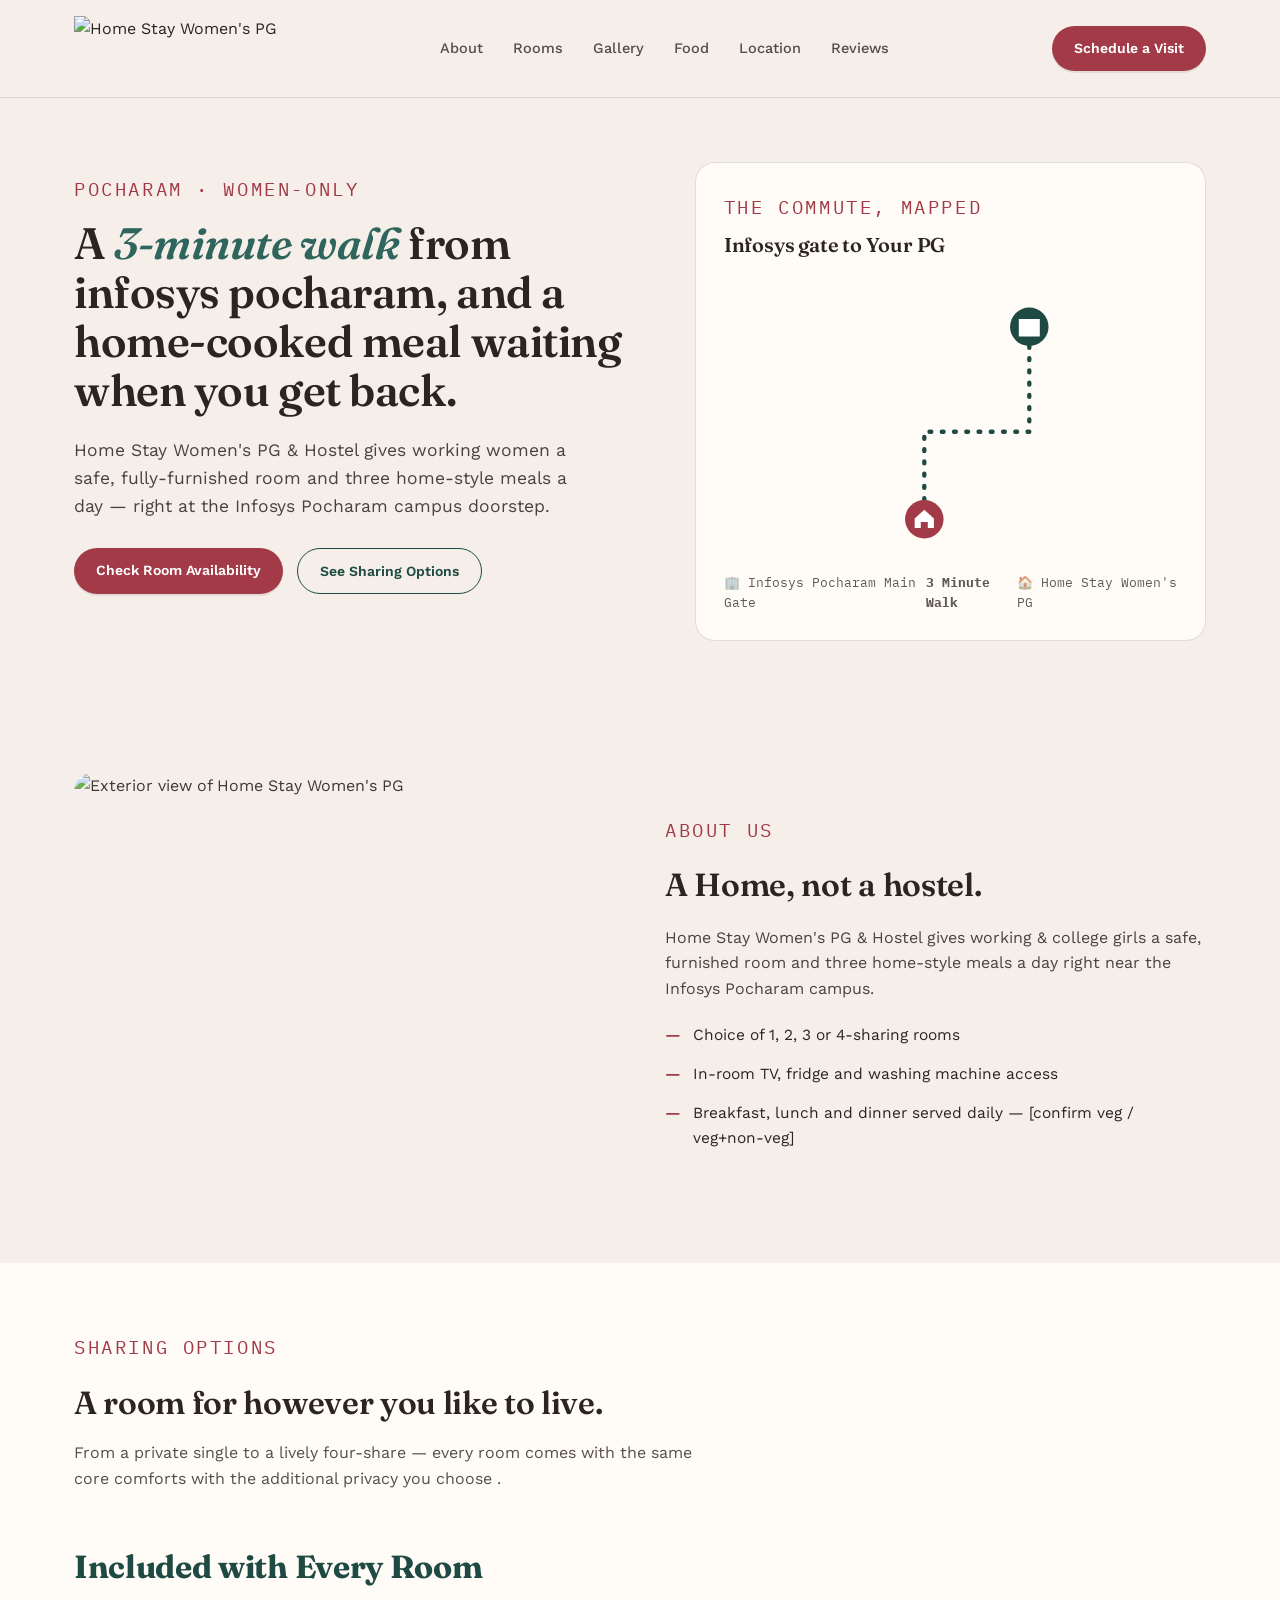
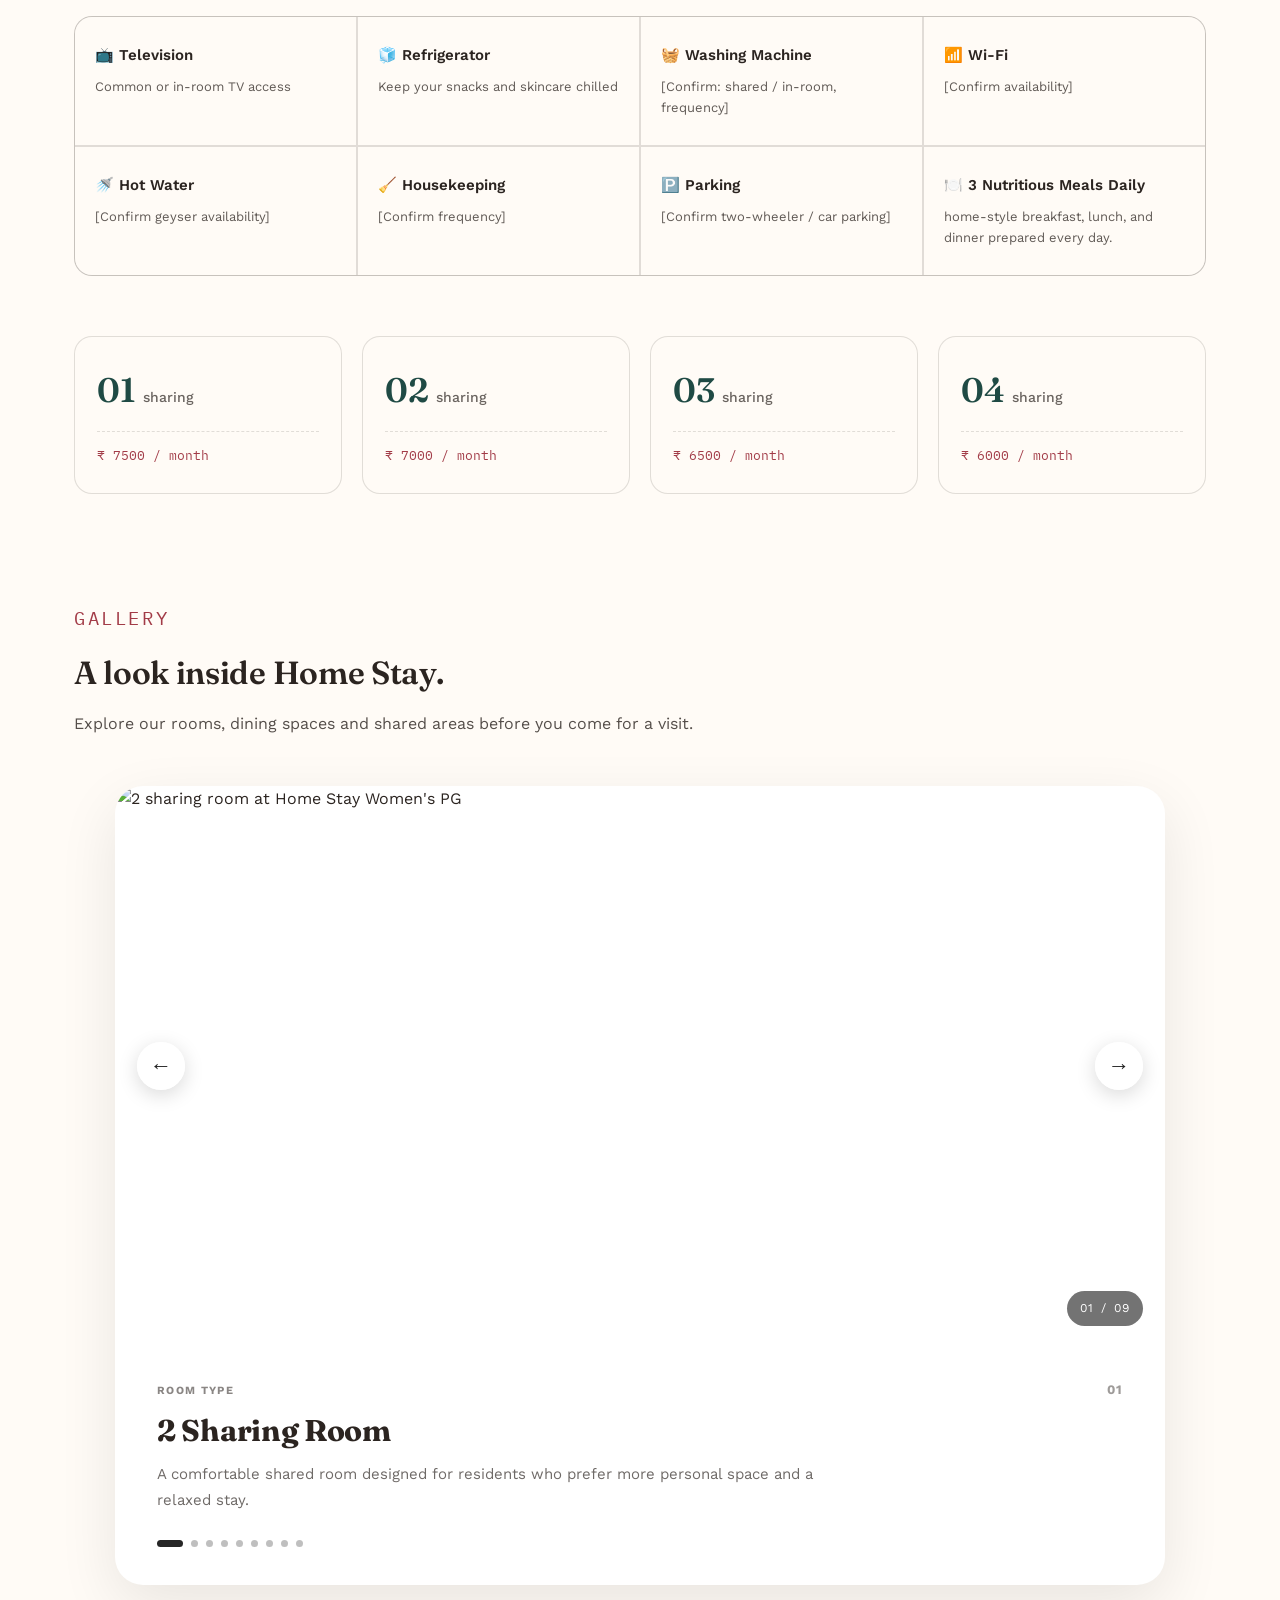
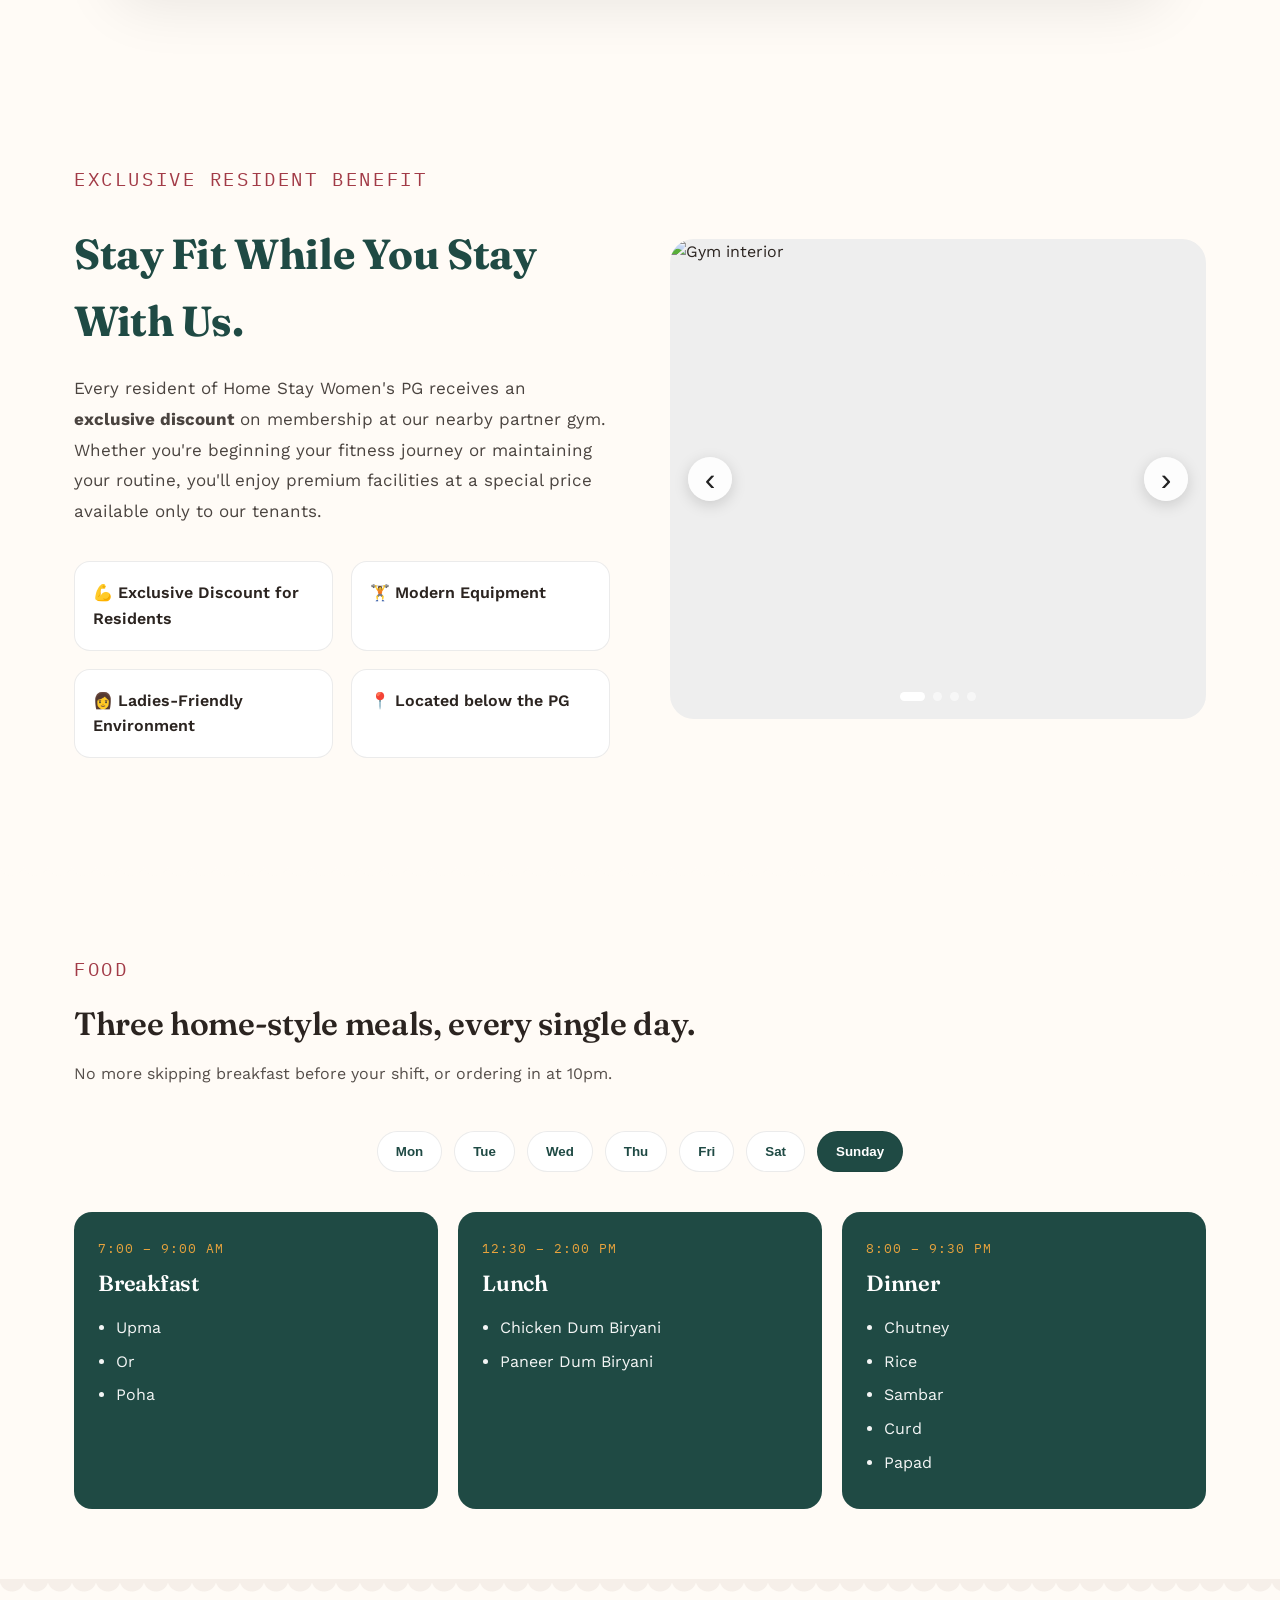
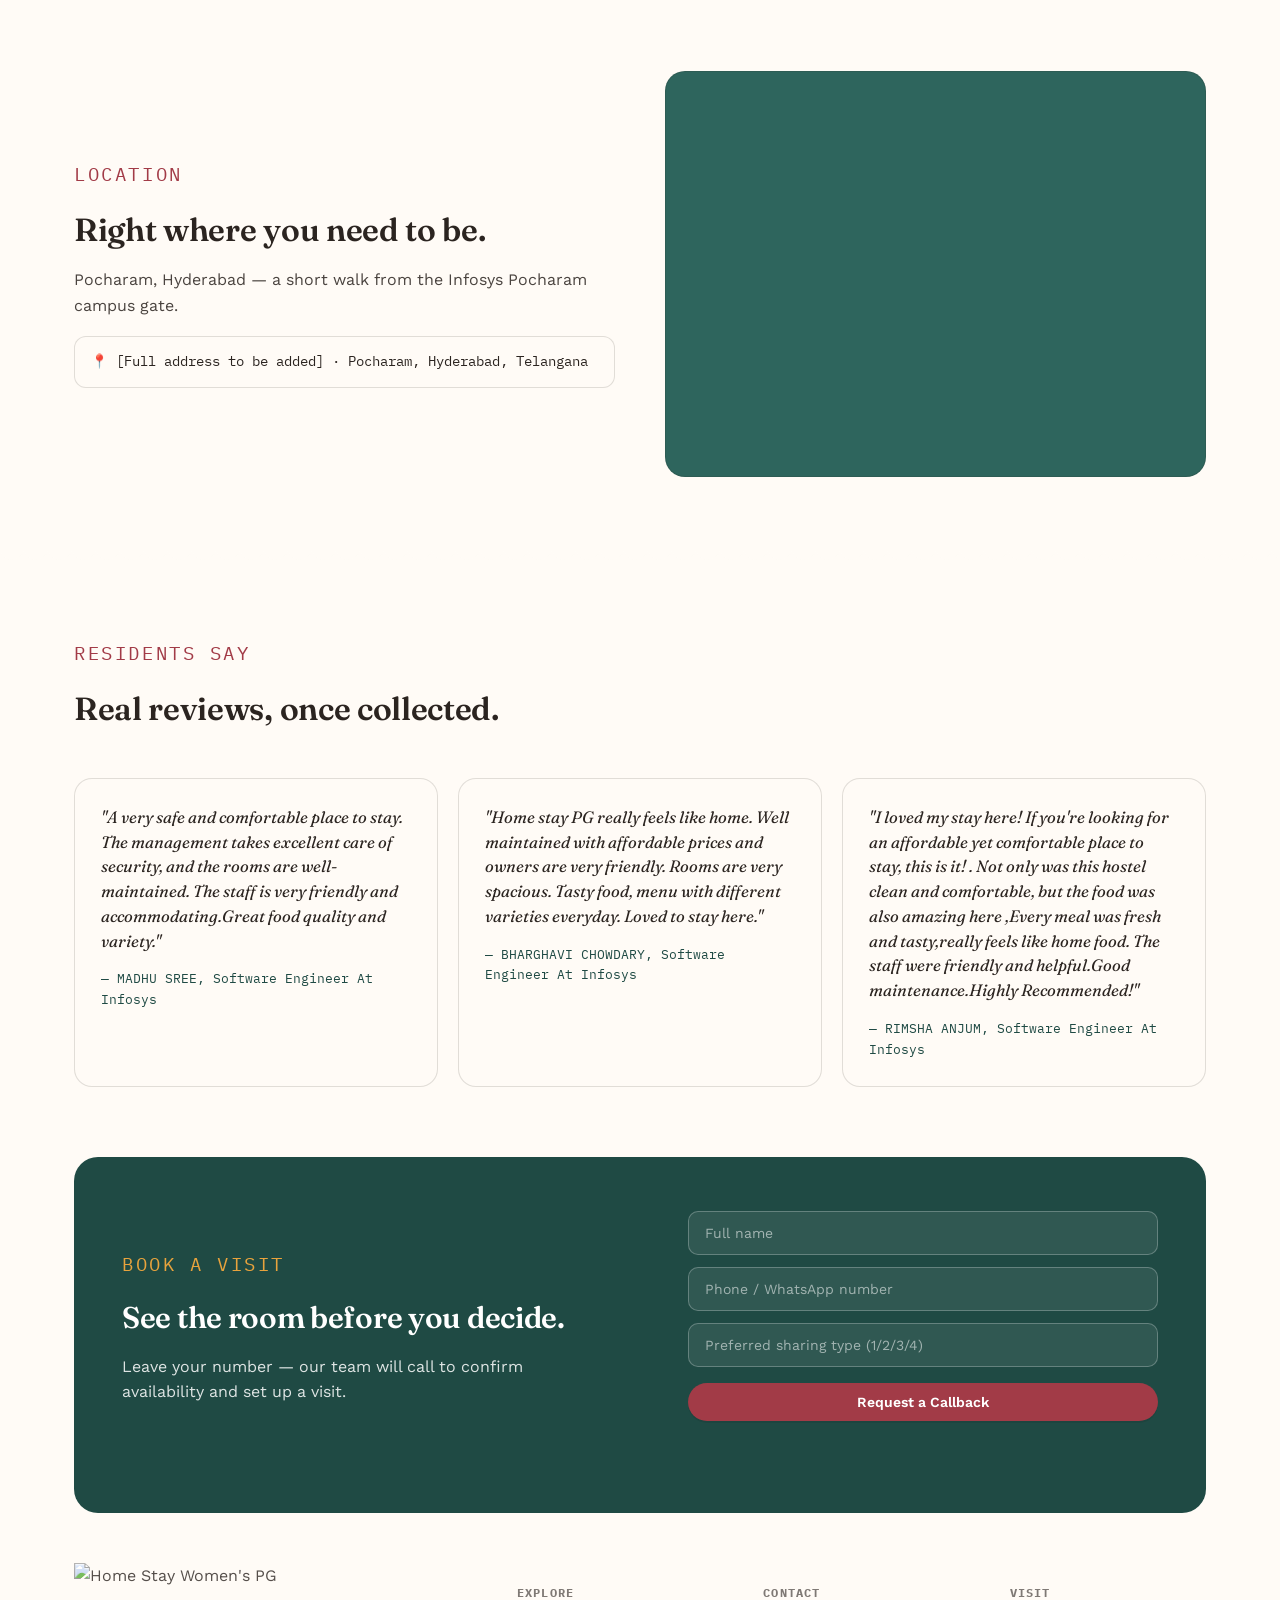
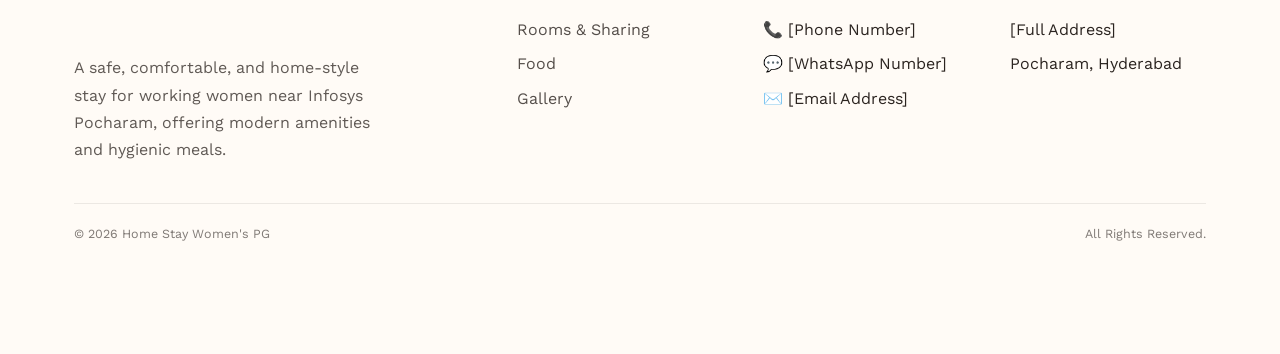
==== commit e290a587: "ready for deploy" ====
--- a/index.html
+++ b/index.html
@@ -29,7 +29,7 @@
         <div class="brand">
           <a href="#" class="logo-link">
             <img
-              src="https://res.cloudinary.com/u6muhbms/image/upload/v1786682045/ChatGPT_Image_Aug_14_2026_10_03_38_AM_zrbc8j.png"
+              src="https://res.cloudinary.com/u6muhbms/image/upload/v1786972932/homestay-logo-primary-v2-hd_uayyrl.png"
               alt="Home Stay Women's PG" class="logo-img">
           </a>
         </div>
@@ -74,40 +74,103 @@
 
       <div class="route-card">
         <span class="eyebrow">The commute, mapped</span>
-        <h3> Infosys gate to Your PG </h3>
-        <svg class="route-svg" viewBox="0 0 420 280" fill="none">
-
-          <!-- Route -->
+
+        <h3>Infosys gate to Your PG</h3>
+
+        <svg class="route-svg" viewBox="0 0 420 320" fill="none">
+
+          <!-- =========================
+         ROUTE
+    ========================== -->
           <path d="
-    M80 50
-    V170
-    H300
-    V235
-    " stroke="#1F4A44" stroke-width="5" stroke-linecap="round" stroke-linejoin="round" stroke-dasharray="2 12"
+        M300 72
+        V170
+        H180
+        V248
+      " stroke="#1F4A44" stroke-width="5" stroke-linecap="round" stroke-linejoin="round" stroke-dasharray="2 12"
             fill="none" />
 
-          <!-- Infosys (Start) -->
-          <circle cx="80" cy="50" r="22" fill="#1F4A44" />
+          <!-- =========================
+         INFOSYS START
+    ========================== -->
+          <circle cx="300" cy="50" r="22" fill="#1F4A44" />
 
           <!-- Building Icon -->
-          <path d="M72 58V40H88V58M69 40H91V61H69Z
-       M74 45H78V49H74Z
-       M82 45H86V49H82Z" fill="white" />
-
-
-          <!-- HomestayPG (Destination) -->
-          <circle cx="300" cy="235" r="22" fill="#A23B47" />
-
-          <!-- House Icon -->
-          <path d="M291 238V228L300 221L309 228V238H304V231H296V238H291Z" fill="white" />
+          <path d="
+        M291 59
+        V41
+        H309
+        V59
+        H291
+        Z
+
+        M288 41
+        H312
+        V61
+        H288
+        Z
+
+        M292 45
+        H296
+        V49
+        H292
+        Z
+
+        M304 45
+        H308
+        V49
+        H304
+        Z
+
+        M292 52
+        H296
+        V56
+        H292
+        Z
+
+        M304 52
+        H308
+        V56
+        H304
+        Z
+      " fill="white" />
+
+          <!-- =========================
+         HOMESTAY PG DESTINATION
+    ========================== -->
+          <circle cx="180" cy="270" r="22" fill="#A23B47" />
+
+          <!-- House Icon - centered -->
+          <path d="
+        M169 269
+        L180 259
+        L191 269
+        V280
+        H184
+        V273
+        H176
+        V280
+        H169
+        Z
+      " fill="white" />
 
         </svg>
+
+        <!-- =========================
+       ROUTE CAPTION
+  ========================== -->
         <div class="route-caption">
           <span>🏢 Infosys Pocharam Main Gate</span>
-          <span><strong>3 Minute Walk</strong></span>
+
+          <span>
+            <strong>3 Minute Walk</strong>
+          </span>
+
           <span>🏠 Home Stay Women's PG</span>
         </div>
-      </div>
+
+      </div>
+    </div>
     </div>
   </section>
 
@@ -116,7 +179,10 @@
   <!-- ABOUT -->
   <section id="about">
     <div class="wrap about-grid">
-      <div class="photo-block"><span>Photo: building exterior — replace with real image</span></div>
+      <div class="photo-block">
+        <img src="https://res.cloudinary.com/u6muhbms/image/upload/v1786978671/117373_y54zbl.jpg"
+          alt="Exterior view of Home Stay Women's PG">
+      </div>
       <div>
         <span class="eyebrow">About us</span>
         <h2 style="font-size:32px;font-weight:600;">A Home, not a hostel.</h2>
@@ -214,94 +280,225 @@
         </div>
       </div>
     </div>
-  </section>
-  <section id="gallery">
-    <div class="wrap">
-      <div class="section-head">
-        <span class="eyebrow">Gallery</span>
-        <h2>A look inside.</h2>
-        <p>Placeholder tiles below — swap in real photos of rooms, kitchen and common areas.</p>
-      </div>
-      <div class="gallery-grid">
-        <div class="g-item g1">Exterior photo</div>
-        <div class="g-item">Room</div>
-        <div class="g-item">Kitchen</div>
-        <div class="g-item">Common area</div>
-        <div class="g-item">Dining</div>
-        <div class="g-item">Washing area</div>
-      </div>
-    </div>
-  </section>
-  <!-- EXCLUSIVE GYM BENEFITS -->
-  <section id="gym" class="alt">
-    <div class="wrap">
-
-      <div class="gym-grid">
-
-        <!-- Left Content -->
-        <div class="gym-content">
-
-          <span class="eyebrow">Exclusive Resident Benefit</span>
-
-          <h2>Stay Fit While You Stay With Us.</h2>
+    <section id="gallery" class="gallery-section">
+
+      <div class="wrap">
+
+        <div class="section-head">
+
+          <span class="eyebrow">Gallery</span>
+
+          <h2>A look inside Home Stay.</h2>
 
           <p>
-            Every resident of Home Stay Women's PG receives an
-            <strong>exclusive discount</strong> on membership at our nearby
-            partner gym. Whether you're beginning your fitness journey or
-            maintaining your routine, you'll enjoy premium facilities at a
-            special price available only to our tenants.
+            Explore our rooms, dining spaces and shared areas
+            before you come for a visit.
           </p>
 
-          <div class="gym-features">
-
-            <div class="gym-item">
-              💪 Exclusive Discount for Residents
+        </div>
+
+
+        <!-- GALLERY CAROUSEL -->
+
+        <div class="gallery-carousel">
+
+          <!-- IMAGE AREA -->
+
+          <div class="gallery-visual">
+
+            <img id="galleryImage" src="https://res.cloudinary.com/u6muhbms/image/upload/v1786973601/117827_bvgxbb.jpg"
+              alt="2 sharing room at Home Stay Women's PG">
+
+            <button class="gallery-arrow gallery-prev" id="galleryPrev" aria-label="Previous photo">
+              ←
+            </button>
+
+            <button class="gallery-arrow gallery-next" id="galleryNext" aria-label="Next photo">
+              →
+            </button>
+
+            <div class="gallery-counter">
+              <span id="galleryCurrent">01</span>
+              <span>/</span>
+              <span id="galleryTotal">09</span>
             </div>
 
-            <div class="gym-item">
-              🏋️ Modern Equipment
+          </div>
+
+
+          <!-- TEXT AREA -->
+
+          <div class="gallery-details">
+
+            <div class="gallery-details-top">
+
+              <span class="gallery-category" id="galleryCategory">
+                Room Type
+              </span>
+
+              <span class="gallery-number" id="galleryNumber">
+                01
+              </span>
+
             </div>
 
-            <div class="gym-item">
-              👩 Ladies-Friendly Environment
+
+            <h3 id="galleryTitle">
+              2 Sharing Room
+            </h3>
+
+
+            <p id="galleryDescription">
+              A comfortable shared room designed for residents
+              who prefer more personal space and a relaxed stay.
+            </p>
+
+
+            <!-- DOTS -->
+
+            <div class="gallery-dots" id="galleryDots">
+
+              <button class="gallery-dot active" data-index="0" aria-label="View 2 sharing room"></button>
+
+              <button class="gallery-dot" data-index="1" aria-label="View 3 sharing room"></button>
+
+              <button class="gallery-dot" data-index="2" aria-label="View 4 sharing room"></button>
+
+              <button class="gallery-dot" data-index="3" aria-label="View 5 sharing room"></button>
+
+              <button class="gallery-dot" data-index="4" aria-label="View mess"></button>
+
+              <button class="gallery-dot" data-index="5" aria-label="View second mess photo"></button>
+
+              <button class="gallery-dot" data-index="6" aria-label="View PG hallway"></button>
+              <button class="gallery-dot" data-index="7" aria-label="View PG exterior"></button>
+              <button class="gallery-dot" data-index="8" aria-label="View PG dining area"></button>
+
             </div>
 
-            <div class="gym-item">
-              📍 Located below the PG
+          </div>
+
+        </div>
+
+      </div>
+
+    </section>
+    <!-- EXCLUSIVE GYM BENEFITS -->
+    <section id="gym" class="alt">
+      <div class="wrap">
+
+        <div class="gym-grid">
+
+          <!-- Left Content -->
+          <div class="gym-content">
+
+            <span class="eyebrow">Exclusive Resident Benefit</span>
+
+            <h2>Stay Fit While You Stay With Us.</h2>
+
+            <p>
+              Every resident of Home Stay Women's PG receives an
+              <strong>exclusive discount</strong> on membership at our nearby
+              partner gym. Whether you're beginning your fitness journey or
+              maintaining your routine, you'll enjoy premium facilities at a
+              special price available only to our tenants.
+            </p>
+
+            <div class="gym-features">
+
+              <div class="gym-item">
+                💪 Exclusive Discount for Residents
+              </div>
+
+              <div class="gym-item">
+                🏋️ Modern Equipment
+              </div>
+
+              <div class="gym-item">
+                👩 Ladies-Friendly Environment
+              </div>
+
+              <div class="gym-item">
+                📍 Located below the PG
+              </div>
+
             </div>
 
-          </div>
-
-
-        </div>
-
-        <!-- Right Image -->
-
-        <div class="gym-image">
-
-          <!-- <img
-                    src="YOUR_GYM_IMAGE.jpg"
-                    alt="Partner Gym"> -->
-
-          <div class="gym-badge">
-
+
+          </div>
+
+          <!-- Right Image -->
+
+          <!-- Right Gym Carousel -->
+
+          <div class="gym-image">
+
+            <div class="gym-carousel">
+
+              <div class="gym-slides">
+
+                <img
+                  src="https://res.cloudinary.com/u6muhbms/image/upload/v1786881863/AHRPTWmgxFxA76O4kA5vN0EJa0oN9W4bnFBnbofELjh6JZcBfJAbWc5VtqXFT4Yw5uiQUUkNHKVoTaRGK6c_nb5i9FVGBsp-NkQck8RkO5wWPm6xetuFbTpfe3S_XATLfg1q4hsb_5ZVMDZwd82D_s1360-w1360-h1020-rw_brfyfs.webp"
+                  alt="Gym interior" class="gym-slide active">
+
+                <img
+                  src="https://res.cloudinary.com/u6muhbms/image/upload/v1786881928/AHRPTWnbf8np-LLVumZjS_RcgpiGY1wLWn-sBtDTC_N1boZTB0wqLh2rbEiQTDghCpxKSKpm5waKYG8Ute4UiUvauvqT-zPeVhJnvHQDpErB_dboal--AT9PAhKp9dt3MmJsKGWQZjFEESCAIAw4_s1360-w1360-h1020-rw_ndnxum.webp"
+                  alt="Gym equipment" class="gym-slide">
+
+                <img
+                  src="https://res.cloudinary.com/u6muhbms/image/upload/v1786881970/AHRPTWmvZ1I8_ZKx196TLFAaQkAhBBMrcT4zLtMiY09ksjBgwdjguNCkbUFlq7m8UpL4u2KsvIIZXv6SM5Qr--hZmHqzbOP4ahhWg3TzHVEHXLgj7eE4_r4zAskg8znpvwyeEKSmhnOHAXUaHkET_s1360-w1360-h1020-rw_r10tfh.webp"
+                  alt="Gym workout area" class="gym-slide">
+
+                <img
+                  src="https://res.cloudinary.com/u6muhbms/image/upload/v1786882010/AHRPTWkMn8LmnPK33vc3p26JLe-CVCc_QtFKsgASSrFgw5pWSbycMDvenERFx7u5gHJUEgZk1CH9Hd3bpNjuKp8cGiftyZsMU3nNw3nVdLNM5PDQ-zFV8ZeZYPL_eInTzPJVTwW3OptaMqtMOtxI_s1360-w1360-h1020-rw_rd36fl.webp"
+                  alt="Gym facilities" class="gym-slide">
+
+              </div>
+
+              <!-- Previous Button -->
+              <button class="gym-prev" type="button" aria-label="Previous gym image">
+                ‹
+              </button>
+
+              <!-- Next Button -->
+              <button class="gym-next" type="button" aria-label="Next gym image">
+                ›
+              </button>
+
+              <!-- Dots -->
+              <div class="gym-dots">
+
+                <button class="gym-dot active" type="button" aria-label="Show image 1">
+                </button>
+
+                <button class="gym-dot" type="button" aria-label="Show image 2">
+                </button>
+
+                <button class="gym-dot" type="button" aria-label="Show image 3">
+                </button>
+
+                <button class="gym-dot" type="button" aria-label="Show image 4">
+                </button>
+
+              </div>
+
+            </div>
+
+            <!-- <div class="gym-badge">
             🎉 Exclusive Resident Discount
-
-          </div>
-
-        </div>
-
-      </div>
-
-    </div>
-  </section>
-
-  <div class="scallop on-card"></div>
-
-
-  <!-- AMENITIES -->
-  <!-- <section>
+          </div> -->
+
+          </div>
+        </div>
+
+      </div>
+    </section>
+
+    <div class="scallop on-card"></div>
+
+
+    <!-- AMENITIES -->
+    <!-- <section>
   <div class="wrap">
     <div class="section-head">
       <span class="eyebrow">Amenities</span>
@@ -321,190 +518,201 @@
   </div>
 </section> -->
 
-  <!-- FOOD -->
-  <section class="alt" id="food">
+    <!-- FOOD -->
+    <section class="alt" id="food">
+      <div class="wrap">
+        <div class="section-head">
+          <span class="eyebrow">Food</span>
+          <h2>Three home-style meals, every single day.</h2>
+          <p>No more skipping breakfast before your shift, or ordering in at 10pm.</p>
+        </div>
+        <div class="week-selector">
+
+          <button class="day-btn" data-day="mon">Mon</button>
+          <button class="day-btn" data-day="tue">Tue</button>
+          <button class="day-btn" data-day="wed">Wed</button>
+          <button class="day-btn" data-day="thu">Thu</button>
+          <button class="day-btn" data-day="fri">Fri</button>
+          <button class="day-btn" data-day="sat">Sat</button>
+
+          <button class="day-btn active" data-day="sun">
+            Sunday
+          </button>
+
+        </div>
+        <div class="meal-strip">
+          <div class="meal-card">
+            <div class="time">7:00 – 9:00 AM</div>
+            <h3>Breakfast</h3>
+            <ul id="breakfastMenu">
+
+            </ul>
+          </div>
+          <div class="meal-card">
+            <div class="time">12:30 – 2:00 PM</div>
+            <h3>Lunch</h3>
+            <ul id="lunchMenu">
+
+            </ul>
+          </div>
+          <div class="meal-card">
+            <div class="time">8:00 – 9:30 PM</div>
+            <h3>Dinner</h3>
+            <ul id="dinnerMenu">
+
+            </ul>
+          </div>
+        </div>
+      </div>
+    </section>
+
+    <div class="scallop"></div>
+    <section class="alt" id="location">
+      <div class="wrap loc-grid">
+        <div>
+          <span class="eyebrow">Location</span>
+          <h2 style="font-size:32px;font-weight:600;">Right where you need to be.</h2>
+          <p style="opacity:0.85;margin-top:12px;">Pocharam, Hyderabad — a short walk from the Infosys Pocharam campus
+            gate.</p>
+          <div class="addr-line">📍 [Full address to be added] · Pocharam, Hyderabad, Telangana</div>
+        </div>
+        <a href="https://maps.google.com/?q=https://www.google.com/maps/place/HOMESTAY+EXTREME+LUXURY+STAY+for+WOMEN'S/@17.443689,78.639505,20z/data=!4m6!3m5!1s0x3bcb9d00355b7aa1:0x9af12a52386e123d!8m2!3d17.4436885!4d78.6395051!16s%2Fg%2F11x2x3kdmh?hl=en&entry=ttu&g_ep=EgoyMDI2MDcyOS4wIKXMDSoASAFQAw%3D%3D"
+          target="_blank" class="map-link">
+
+          <div class="map-frame">
+
+            <iframe
+              src="https://www.google.com/maps/embed?pb=!1m14!1m8!1m3!1d475.7918331276858!2d78.639505!3d17.443689!3m2!1i1024!2i768!4f13.1!3m3!1m2!1s0x3bcb9d00355b7aa1%3A0x9af12a52386e123d!2sHOMESTAY%20EXTREME%20LUXURY%20STAY%20for%20WOMEN'S!5e0!3m2!1sen!2sin!4v1785850498085!5m2!1sen!2sin"
+              width="100%" height="100%" style="border:0;" loading="lazy" allowfullscreen="">
+            </iframe>
+
+          </div>
+
+        </a>
+    </section>
+
+
+
+    <div class="scallop on-card"></div>
+    <section class="alt" id="reviews">
+      <div class="wrap">
+        <div class="section-head">
+          <span class="eyebrow">Residents say</span>
+          <h2>Real reviews, once collected.</h2>
+        </div>
+        <div class="test-grid">
+          <div class="test-card">
+            <p class="quote">"A very safe and comfortable place to stay. The management takes excellent care of
+              security,
+              and the rooms are well-maintained. The staff is very friendly and accommodating.Great food quality and
+              variety."</p>
+            <div class="who">— MADHU SREE, Software Engineer At Infosys</div>
+          </div>
+          <div class="test-card">
+            <p class="quote">"Home stay PG really feels like home. Well maintained with affordable prices and owners are
+              very friendly. Rooms are very spacious. Tasty food, menu with different varieties everyday. Loved to stay
+              here."</p>
+            <div class="who">— BHARGHAVI CHOWDARY, Software Engineer At Infosys</div>
+          </div>
+          <div class="test-card">
+            <p class="quote">"I loved my stay here! If you're looking for an affordable yet comfortable place to stay,
+              this is it! . Not only was this hostel clean and comfortable, but the food was also amazing here ,Every
+              meal
+              was fresh and tasty,really feels like home food. The staff were friendly and helpful.Good
+              maintenance.Highly
+              Recommended!"</p>
+            <div class="who">— RIMSHA ANJUM, Software Engineer At Infosys</div>
+          </div>
+        </div>
+      </div>
+    </section>
+
     <div class="wrap">
-      <div class="section-head">
-        <span class="eyebrow">Food</span>
-        <h2>Three home-style meals, every single day.</h2>
-        <p>No more skipping breakfast before your shift, or ordering in at 10pm.</p>
-      </div>
-      <div class="week-selector">
-
-        <button class="day-btn" data-day="mon">Mon</button>
-        <button class="day-btn" data-day="tue">Tue</button>
-        <button class="day-btn" data-day="wed">Wed</button>
-        <button class="day-btn" data-day="thu">Thu</button>
-        <button class="day-btn" data-day="fri">Fri</button>
-        <button class="day-btn" data-day="sat">Sat</button>
-
-        <button class="day-btn active" data-day="sun">
-          Sunday
-        </button>
-
-      </div>
-      <div class="meal-strip">
-        <div class="meal-card">
-          <div class="time">7:00 – 9:00 AM</div>
-          <h3>Breakfast</h3>
-          <ul id="breakfastMenu">
-
-          </ul>
-        </div>
-        <div class="meal-card">
-          <div class="time">12:30 – 2:00 PM</div>
-          <h3>Lunch</h3>
-          <ul id="lunchMenu">
-
-          </ul>
-        </div>
-        <div class="meal-card">
-          <div class="time">8:00 – 9:30 PM</div>
-          <h3>Dinner</h3>
-          <ul id="dinnerMenu">
-
-          </ul>
-        </div>
+      <div class="cta-band">
+        <div>
+          <span class="eyebrow" style="color:var(--marigold);">Book a visit</span>
+          <h2>See the room before you decide.</h2>
+          <p>Leave your number — our team will call to confirm availability and set up a visit.</p>
+        </div>
+        <form class="form" id="visitForm">
+          <input type="text" id="visitorName" placeholder="Full name" required>
+
+          <input type="tel" id="visitorPhone" placeholder="Phone / WhatsApp number" required>
+
+          <input type="text" id="sharingType" placeholder="Preferred sharing type (1/2/3/4)">
+
+          <button type="submit" class="cta" id="visitSubmit">
+            Request a Callback
+          </button>
+
+          <p id="formMessage" style="margin-top:10px;"></p>
+        </form>
       </div>
     </div>
-  </section>
-
-  <div class="scallop"></div>
-  <section class="alt" id="location">
-    <div class="wrap loc-grid">
-      <div>
-        <span class="eyebrow">Location</span>
-        <h2 style="font-size:32px;font-weight:600;">Right where you need to be.</h2>
-        <p style="opacity:0.85;margin-top:12px;">Pocharam, Hyderabad — a short walk from the Infosys Pocharam campus
-          gate.</p>
-        <div class="addr-line">📍 [Full address to be added] · Pocharam, Hyderabad, Telangana</div>
-      </div>
-      <a href="https://maps.google.com/?q=https://www.google.com/maps/place/HOMESTAY+EXTREME+LUXURY+STAY+for+WOMEN'S/@17.443689,78.639505,20z/data=!4m6!3m5!1s0x3bcb9d00355b7aa1:0x9af12a52386e123d!8m2!3d17.4436885!4d78.6395051!16s%2Fg%2F11x2x3kdmh?hl=en&entry=ttu&g_ep=EgoyMDI2MDcyOS4wIKXMDSoASAFQAw%3D%3D"
-        target="_blank" class="map-link">
-
-        <div class="map-frame">
-
-          <iframe
-            src="https://www.google.com/maps/embed?pb=!1m14!1m8!1m3!1d475.7918331276858!2d78.639505!3d17.443689!3m2!1i1024!2i768!4f13.1!3m3!1m2!1s0x3bcb9d00355b7aa1%3A0x9af12a52386e123d!2sHOMESTAY%20EXTREME%20LUXURY%20STAY%20for%20WOMEN'S!5e0!3m2!1sen!2sin!4v1785850498085!5m2!1sen!2sin"
-            width="100%" height="100%" style="border:0;" loading="lazy" allowfullscreen="">
-          </iframe>
-
-        </div>
-
-      </a>
-  </section>
-
-
-
-  <div class="scallop on-card"></div>
-  <section class="alt" id="reviews">
-    <div class="wrap">
-      <div class="section-head">
-        <span class="eyebrow">Residents say</span>
-        <h2>Real reviews, once collected.</h2>
-      </div>
-      <div class="test-grid">
-        <div class="test-card">
-          <p class="quote">"[Placeholder — add a real resident quote about food, safety or proximity to Infosys]"</p>
-          <div class="who">— Resident, Software Engineer</div>
-        </div>
-        <div class="test-card">
-          <p class="quote">"[Placeholder — add a real resident quote]"</p>
-          <div class="who">— Resident, Associate</div>
-        </div>
-        <div class="test-card">
-          <p class="quote">"[Placeholder — add a real resident quote]"</p>
-          <div class="who">— Parent of a resident</div>
-        </div>
-      </div>
-    </div>
-  </section>
-
-  <div class="wrap">
-    <div class="cta-band">
-      <div>
-        <span class="eyebrow" style="color:var(--marigold);">Book a visit</span>
-        <h2>See the room before you decide.</h2>
-        <p>Leave your number — our team will call to confirm availability and set up a visit.</p>
-      </div>
-      <form class="form" id="visitForm">
-        <input type="text" id="visitorName" placeholder="Full name" required>
-
-        <input type="tel" id="visitorPhone" placeholder="Phone / WhatsApp number" required>
-
-        <input type="text" id="sharingType" placeholder="Preferred sharing type (1/2/3/4)">
-
-        <button type="submit" class="cta" id="visitSubmit">
-          Request a Callback
-        </button>
-
-        <p id="formMessage" style="margin-top:10px;"></p>
-      </form>
-    </div>
-  </div>
-
-  <!-- FOOTER -->
-  <footer>
-    <div class="wrap">
-
-      <div class="foot-grid">
-
-        <!-- Logo -->
-        <div class="footer-brand">
-
-          <a href="#" class="footer-logo">
-            <img
-              src="https://res.cloudinary.com/u6muhbms/image/upload/v1786682045/ChatGPT_Image_Aug_14_2026_10_03_38_AM_zrbc8j.png"
-              alt="Home Stay Women's PG" class="footer-logo-img">
-          </a>
-
-          <p class="footer-desc">
-            A safe, comfortable, and home-style stay for working women near Infosys Pocharam, offering modern amenities
-            and hygienic meals.
-          </p>
-
-        </div>
-
-        <!-- Explore -->
-        <div>
-          <h5>Explore</h5>
-          <ul>
-            <li><a href="#rooms">Rooms &amp; Sharing</a></li>
-            <li><a href="#food">Food</a></li>
-            <!-- <li><a href="#safety">Safety</a></li> -->
-            <li><a href="#gallery">Gallery</a></li>
-          </ul>
-        </div>
-
-        <!-- Contact -->
-        <div>
-          <h5>Contact</h5>
-          <ul>
-            <li>📞 [Phone Number]</li>
-            <li>💬 [WhatsApp Number]</li>
-            <li>✉️ [Email Address]</li>
-          </ul>
-        </div>
-
-        <!-- Visit -->
-        <div>
-          <h5>Visit</h5>
-          <ul>
-            <li>[Full Address]</li>
-            <li>Pocharam, Hyderabad</li>
-          </ul>
-        </div>
-
-      </div>
-
-      <div class="foot-bottom">
-        <span>© 2026 Home Stay Women's PG</span>
-        <span>All Rights Reserved.</span>
-      </div>
-
-    </div>
-  </footer>
-  <script src="js/script.js"></script>
+
+    <!-- FOOTER -->
+    <footer>
+      <div class="wrap">
+
+        <div class="foot-grid">
+
+          <!-- Logo -->
+          <div class="footer-brand">
+
+            <a href="#" class="footer-logo">
+              <img
+                src="https://res.cloudinary.com/u6muhbms/image/upload/v1786972932/homestay-logo-primary-v2-hd_uayyrl.png"
+                alt="Home Stay Women's PG" class="footer-logo-img">
+            </a>
+
+            <p class="footer-desc">
+              A safe, comfortable, and home-style stay for working women near Infosys Pocharam, offering modern
+              amenities
+              and hygienic meals.
+            </p>
+
+          </div>
+
+          <!-- Explore -->
+          <div>
+            <h5>Explore</h5>
+            <ul>
+              <li><a href="#rooms">Rooms &amp; Sharing</a></li>
+              <li><a href="#food">Food</a></li>
+              <!-- <li><a href="#safety">Safety</a></li> -->
+              <li><a href="#gallery">Gallery</a></li>
+            </ul>
+          </div>
+
+          <!-- Contact -->
+          <div>
+            <h5>Contact</h5>
+            <ul>
+              <li>📞 [Phone Number]</li>
+              <li>💬 [WhatsApp Number]</li>
+              <li>✉️ [Email Address]</li>
+            </ul>
+          </div>
+
+          <!-- Visit -->
+          <div>
+            <h5>Visit</h5>
+            <ul>
+              <li>[Full Address]</li>
+              <li>Pocharam, Hyderabad</li>
+            </ul>
+          </div>
+
+        </div>
+
+        <div class="foot-bottom">
+          <span>© 2026 Home Stay Women's PG</span>
+          <span>All Rights Reserved.</span>
+        </div>
+
+      </div>
+    </footer>
+    <script src="js/script.js"></script>
 </body>
 
 </html>
--- a/css/style.css
+++ b/css/style.css
@@ -58,7 +58,7 @@
 
 .eyebrow {
     font-family: 'IBM Plex Mono', monospace;
-    font-size: 16.5px;
+    font-size: 18.5px;
     letter-spacing: 0.14em;
     text-transform: uppercase;
     color: var(--kumkum);
@@ -1310,4 +1310,885 @@
     padding: 12px 22px;
     border-radius: 999px;
     font-weight: 600;
+}
+
+/* =================================
+   GYM IMAGE CAROUSEL
+================================= */
+
+.gym-image {
+    position: relative;
+    width: 100%;
+}
+
+.gym-carousel {
+    position: relative;
+    width: 100%;
+    height: 480px;
+    overflow: hidden;
+    border-radius: 24px;
+    background: #eee;
+}
+
+.gym-slides {
+    position: relative;
+    width: 100%;
+    height: 100%;
+}
+
+.gym-slide {
+    position: absolute;
+    inset: 0;
+
+    width: 100%;
+    height: 100%;
+
+    object-fit: cover;
+
+    opacity: 0;
+    transform: scale(1.03);
+
+    transition:
+        opacity 0.5s ease,
+        transform 0.6s ease;
+
+    pointer-events: none;
+}
+
+.gym-slide.active {
+    opacity: 1;
+    transform: scale(1);
+}
+
+
+/* Previous / Next buttons */
+
+.gym-prev,
+.gym-next {
+    position: absolute;
+
+    top: 50%;
+    transform: translateY(-50%);
+
+    width: 44px;
+    height: 44px;
+
+    border: none;
+    border-radius: 50%;
+
+    background: rgba(255, 255, 255, 0.9);
+
+    color: #222;
+
+    font-size: 32px;
+    line-height: 1;
+
+    cursor: pointer;
+
+    display: flex;
+    align-items: center;
+    justify-content: center;
+
+    z-index: 5;
+
+    box-shadow: 0 4px 15px rgba(0, 0, 0, 0.15);
+
+    transition:
+        transform 0.2s ease,
+        background 0.2s ease;
+}
+
+.gym-prev {
+    left: 18px;
+}
+
+.gym-next {
+    right: 18px;
+}
+
+.gym-prev:hover,
+.gym-next:hover {
+    background: #fff;
+    transform: translateY(-50%) scale(1.08);
+}
+
+
+/* Dots */
+
+.gym-dots {
+    position: absolute;
+
+    left: 50%;
+    bottom: 18px;
+
+    transform: translateX(-50%);
+
+    display: flex;
+    gap: 8px;
+
+    z-index: 6;
+}
+
+.gym-dot {
+    width: 9px;
+    height: 9px;
+
+    padding: 0;
+
+    border: none;
+    border-radius: 50%;
+
+    background: rgba(255, 255, 255, 0.55);
+
+    cursor: pointer;
+
+    transition:
+        width 0.25s ease,
+        background 0.25s ease;
+}
+
+.gym-dot.active {
+    width: 25px;
+    border-radius: 10px;
+    background: #fff;
+}
+
+
+/* Discount badge */
+
+.gym-badge {
+    position: absolute;
+
+    left: 24px;
+    bottom: 24px;
+
+    z-index: 10;
+
+    padding: 10px 16px;
+
+    border-radius: 999px;
+
+    background: rgba(255, 255, 255, 0.95);
+
+    font-size: 14px;
+    font-weight: 600;
+
+    box-shadow: 0 5px 20px rgba(0, 0, 0, 0.12);
+}
+
+
+/* =================================
+   MOBILE
+================================= */
+
+@media (max-width: 768px) {
+
+    .gym-carousel {
+        height: 360px;
+        border-radius: 20px;
+    }
+
+    .gym-prev,
+    .gym-next {
+        width: 38px;
+        height: 38px;
+
+        font-size: 27px;
+    }
+
+    .gym-prev {
+        left: 12px;
+    }
+
+    .gym-next {
+        right: 12px;
+    }
+
+    .gym-badge {
+        left: 15px;
+        bottom: 15px;
+
+        font-size: 12px;
+        padding: 8px 12px;
+    }
+
+}
+
+/* =========================================
+   GALLERY
+========================================= */
+
+.gallery-section {
+    padding: 110px 0;
+    background: var(--cream);
+}
+
+.gallery-section .section-head {
+    max-width: 720px;
+    margin-bottom: 55px;
+}
+
+.gallery-section .section-head p {
+    max-width: 620px;
+}
+
+
+/* =========================================
+   ROOM GALLERY
+========================================= */
+
+.gallery-rooms {
+    display: grid;
+    grid-template-columns: repeat(2, 1fr);
+    gap: 28px;
+}
+
+
+.gallery-card {
+    background: #fff;
+    border-radius: 22px;
+    overflow: hidden;
+
+    box-shadow: 0 12px 35px rgba(0, 0, 0, 0.07);
+
+    transition:
+        transform 0.35s ease,
+        box-shadow 0.35s ease;
+}
+
+
+.gallery-card:hover {
+    transform: translateY(-6px);
+
+    box-shadow:
+        0 20px 45px rgba(0, 0, 0, 0.11);
+}
+
+
+/* Featured room */
+
+.gallery-featured {
+    grid-column: span 2;
+}
+
+
+.gallery-photo {
+    position: relative;
+
+    height: 360px;
+
+    overflow: hidden;
+}
+
+
+.gallery-card:not(.gallery-featured) .gallery-photo {
+    height: 290px;
+}
+
+
+.gallery-photo img {
+    width: 100%;
+    height: 100%;
+
+    display: block;
+
+    object-fit: cover;
+
+    transition:
+        transform 0.7s ease;
+}
+
+
+.gallery-card:hover .gallery-photo img {
+    transform: scale(1.04);
+}
+
+
+/* Room tag */
+
+.gallery-tag {
+    position: absolute;
+
+    top: 18px;
+    left: 18px;
+
+    padding: 8px 14px;
+
+    border-radius: 999px;
+
+    background: rgba(255, 255, 255, 0.94);
+
+    font-size: 13px;
+    font-weight: 700;
+
+    letter-spacing: 0.02em;
+}
+
+
+/* =========================================
+   ROOM INFORMATION
+========================================= */
+
+.gallery-info {
+    display: flex;
+
+    gap: 22px;
+
+    padding: 25px 28px 30px;
+}
+
+
+.gallery-number {
+    flex-shrink: 0;
+
+    font-size: 13px;
+    font-weight: 700;
+
+    letter-spacing: 0.08em;
+
+    opacity: 0.45;
+}
+
+
+.gallery-info h3 {
+    margin: 0 0 8px;
+
+    font-size: 22px;
+}
+
+
+.gallery-info p {
+    margin: 0;
+
+    max-width: 560px;
+
+    font-size: 14px;
+
+    line-height: 1.7;
+
+    opacity: 0.68;
+}
+
+
+/* =========================================
+   LIFESTYLE GALLERY
+========================================= */
+
+.gallery-lifestyle {
+    display: grid;
+
+    grid-template-columns: 1.4fr 1fr 1fr;
+
+    gap: 28px;
+
+    margin-top: 28px;
+}
+
+
+.lifestyle-card {
+    background: #fff;
+
+    border-radius: 22px;
+
+    overflow: hidden;
+
+    box-shadow:
+        0 12px 35px rgba(0, 0, 0, 0.07);
+
+    transition:
+        transform 0.35s ease,
+        box-shadow 0.35s ease;
+}
+
+
+.lifestyle-card:hover {
+    transform: translateY(-6px);
+
+    box-shadow:
+        0 20px 45px rgba(0, 0, 0, 0.11);
+}
+
+
+.lifestyle-image {
+    height: 300px;
+
+    overflow: hidden;
+}
+
+
+.lifestyle-large .lifestyle-image {
+    height: 350px;
+}
+
+
+.lifestyle-image img {
+    width: 100%;
+    height: 100%;
+
+    display: block;
+
+    object-fit: cover;
+
+    transition:
+        transform 0.7s ease;
+}
+
+
+.lifestyle-card:hover .lifestyle-image img {
+    transform: scale(1.04);
+}
+
+
+.lifestyle-content {
+    display: flex;
+
+    gap: 18px;
+
+    padding: 22px 24px 27px;
+}
+
+
+.lifestyle-content .eyebrow {
+    display: block;
+
+    margin-bottom: 7px;
+
+    font-size: 11px;
+}
+
+
+.lifestyle-content h3 {
+    margin: 0 0 8px;
+
+    font-size: 20px;
+}
+
+
+.lifestyle-content p {
+    margin: 0;
+
+    font-size: 13px;
+
+    line-height: 1.7;
+
+    opacity: 0.67;
+}
+
+
+/* =========================================
+   MOBILE
+========================================= */
+
+@media (max-width: 800px) {
+
+    .gallery-section {
+        padding: 80px 0;
+    }
+
+
+    .gallery-rooms {
+        grid-template-columns: 1fr;
+    }
+
+
+    .gallery-featured {
+        grid-column: span 1;
+    }
+
+
+    .gallery-photo,
+    .gallery-card:not(.gallery-featured) .gallery-photo {
+        height: 300px;
+    }
+
+
+    .gallery-lifestyle {
+        grid-template-columns: 1fr;
+    }
+
+
+    .lifestyle-image,
+    .lifestyle-large .lifestyle-image {
+        height: 300px;
+    }
+
+}
+
+
+@media (max-width: 500px) {
+
+    .gallery-info {
+        padding: 21px 20px 24px;
+
+        gap: 14px;
+    }
+
+
+    .gallery-info h3 {
+        font-size: 19px;
+    }
+
+
+    .gallery-info p {
+        font-size: 13px;
+    }
+
+
+    .lifestyle-content {
+        padding: 20px;
+    }
+
+}
+
+/* =========================================
+   GALLERY CAROUSEL
+========================================= */
+
+.gallery-section {
+    padding: 110px 0;
+    background: var(--cream);
+}
+
+
+.gallery-section .section-head {
+    max-width: 700px;
+    margin-bottom: 50px;
+}
+
+
+/* =========================================
+   CAROUSEL
+========================================= */
+
+.gallery-carousel {
+    max-width: 1050px;
+    margin: 0 auto;
+
+    background: #fff;
+
+    border-radius: 28px;
+
+    overflow: hidden;
+
+    box-shadow:
+        0 20px 60px rgba(0, 0, 0, 0.09);
+}
+
+
+/* =========================================
+   IMAGE
+========================================= */
+
+.gallery-visual {
+    position: relative;
+
+    width: 100%;
+    height: 560px;
+
+    overflow: hidden;
+}
+
+
+.gallery-visual img {
+    width: 100%;
+    height: 100%;
+
+    display: block;
+
+    object-fit: cover;
+
+    transition:
+        opacity 0.25s ease;
+}
+
+
+/* =========================================
+   ARROWS
+========================================= */
+
+.gallery-arrow {
+    position: absolute;
+
+    top: 50%;
+
+    transform: translateY(-50%);
+
+    width: 48px;
+    height: 48px;
+
+    border: none;
+
+    border-radius: 50%;
+
+    background: rgba(255, 255, 255, 0.92);
+
+    color: #222;
+
+    font-size: 22px;
+
+    cursor: pointer;
+
+    display: flex;
+
+    align-items: center;
+    justify-content: center;
+
+    box-shadow:
+        0 5px 20px rgba(0, 0, 0, 0.15);
+
+    transition:
+        transform 0.2s ease,
+        background 0.2s ease;
+}
+
+
+.gallery-arrow:hover {
+    transform: translateY(-50%) scale(1.08);
+
+    background: #fff;
+}
+
+
+.gallery-prev {
+    left: 22px;
+}
+
+
+.gallery-next {
+    right: 22px;
+}
+
+
+/* =========================================
+   COUNTER
+========================================= */
+
+.gallery-counter {
+    position: absolute;
+
+    bottom: 20px;
+    right: 22px;
+
+    display: flex;
+
+    gap: 7px;
+
+    padding: 8px 13px;
+
+    border-radius: 999px;
+
+    background: rgba(0, 0, 0, 0.55);
+
+    color: #fff;
+
+    font-size: 12px;
+
+    letter-spacing: 0.08em;
+}
+
+
+/* =========================================
+   DETAILS
+========================================= */
+
+.gallery-details {
+    padding: 34px 42px 38px;
+}
+
+
+.gallery-details-top {
+    display: flex;
+
+    align-items: center;
+
+    justify-content: space-between;
+
+    margin-bottom: 12px;
+}
+
+
+.gallery-category {
+    font-size: 11px;
+
+    text-transform: uppercase;
+
+    letter-spacing: 0.12em;
+
+    font-weight: 700;
+
+    opacity: 0.55;
+}
+
+
+.gallery-details h3 {
+    margin: 0 0 12px;
+
+    font-size: 30px;
+
+    line-height: 1.2;
+}
+
+
+.gallery-details p {
+    max-width: 700px;
+
+    margin: 0;
+
+    font-size: 15px;
+
+    line-height: 1.75;
+
+    opacity: 0.68;
+}
+
+
+/* =========================================
+   DOTS
+========================================= */
+
+.gallery-dots {
+    display: flex;
+
+    align-items: center;
+
+    gap: 8px;
+
+    margin-top: 27px;
+}
+
+
+.gallery-dot {
+    width: 7px;
+    height: 7px;
+
+    padding: 0;
+
+    border: none;
+
+    border-radius: 50%;
+
+    background: currentColor;
+
+    opacity: 0.25;
+
+    cursor: pointer;
+
+    transition:
+        width 0.25s ease,
+        opacity 0.25s ease;
+}
+
+
+.gallery-dot.active {
+    width: 26px;
+
+    border-radius: 999px;
+
+    opacity: 0.85;
+}
+
+
+/* =========================================
+   MOBILE
+========================================= */
+
+@media (max-width: 700px) {
+
+    .gallery-section {
+        padding: 80px 0;
+    }
+
+
+    .gallery-visual {
+        height: 400px;
+    }
+
+
+    .gallery-arrow {
+        width: 42px;
+        height: 42px;
+
+        font-size: 18px;
+    }
+
+
+    .gallery-prev {
+        left: 14px;
+    }
+
+
+    .gallery-next {
+        right: 14px;
+    }
+
+
+    .gallery-details {
+        padding: 27px 24px 30px;
+    }
+
+
+    .gallery-details h3 {
+        font-size: 24px;
+    }
+
+
+    .gallery-details p {
+        font-size: 14px;
+    }
+
+}
+
+
+@media (max-width: 450px) {
+
+    .gallery-visual {
+        height: 330px;
+    }
+
+}
+
+.photo-block {
+    width: 100%;
+    height: 420px;
+
+    overflow: hidden;
+    border-radius: 20px;
+
+    position: relative;
+}
+
+.photo-block img {
+    width: 100%;
+    height: 100%;
+
+    display: block;
+
+    object-fit: cover;
+    object-position: center;
+}
+
+#about .photo-block {
+    width: 100%;
+    height: 420px;
+
+    padding: 0 !important;
+    margin: 0 !important;
+
+    background: none !important;
+    border: none !important;
+
+    overflow: hidden;
+    border-radius: 18px;
+}
+
+#about .photo-block img {
+    width: 100%;
+    height: 100%;
+
+    display: block;
+    object-fit: cover;
+    object-position: center;
+
+    border: none;
+    border-radius: 18px;
 }
--- a/css/responsive.css
+++ b/css/responsive.css
@@ -1,463 +1,480 @@
-
-
-@media (max-width:560px){
-
-    .wrap{
-        padding:0 18px;
-    }
-
-    section{
-        padding:60px 0;
+@media (max-width:560px) {
+
+    .wrap {
+        padding: 0 18px;
+    }
+
+    section {
+        padding: 60px 0;
     }
 
     /* Navbar */
 
-    .brand{
-        gap:10px;
-    }
-
-    .brand-mark{
-        width:42px;
-        height:42px;
-    }
-
-    .brand-mark svg{
-        width:22px;
-        height:22px;
-    }
-
-    .brand-title{
-        font-size:18px;
-    }
-
-    .brand-subtitle{
-        font-size:9px;
-        letter-spacing:.18em;
+    .brand {
+        gap: 10px;
+    }
+
+    .brand-mark {
+        width: 42px;
+        height: 42px;
+    }
+
+    .brand-mark svg {
+        width: 22px;
+        height: 22px;
+    }
+
+    .brand-title {
+        font-size: 18px;
+    }
+
+    .brand-subtitle {
+        font-size: 9px;
+        letter-spacing: .18em;
     }
 
     /* Hero */
 
-    .hero{
-        padding-top:35px;
-        padding-bottom:45px;
-    }
-
-    .hero-grid{
-        grid-template-columns:1fr;
-        gap:35px;
-    }
-
-    .hero h1{
-        font-size:36px;
-        line-height:1.15;
-    }
-
-    .hero p{
-        font-size:15px;
-    }
-
-    .hero-actions{
-        flex-direction:column;
-        gap:14px;
-    }
-
-    .hero-actions a{
-        width:100%;
-        justify-content:center;
+    .hero {
+        padding-top: 35px;
+        padding-bottom: 45px;
+    }
+
+    .hero-grid {
+        grid-template-columns: 1fr;
+        gap: 35px;
+    }
+
+    .hero h1 {
+        font-size: 36px;
+        line-height: 1.15;
+    }
+
+    .hero p {
+        font-size: 15px;
+    }
+
+    .hero-actions {
+        flex-direction: column;
+        gap: 14px;
+    }
+
+    .hero-actions a {
+        width: 100%;
+        justify-content: center;
     }
 
     /* Route Card */
 
-    .route-card{
-        margin-top:15px;
-    }
-
-    .route-svg{
-        height:220px;
+    .route-card {
+        margin-top: 15px;
+    }
+
+    .route-svg {
+        height: 220px;
     }
 
     /* Section Heading */
 
-    .section-head h2{
-        font-size:30px;
-    }
-
-    .section-head p{
-        font-size:15px;
+    .section-head h2 {
+        font-size: 30px;
+    }
+
+    .section-head p {
+        font-size: 15px;
     }
 
     /* Core Features */
 
-    .core-features{
-        margin:40px 0;
-    }
-
-    .core-features h3{
-        font-size:26px;
-        text-align:center;
-    }
-
-    .feature-grid{
-        grid-template-columns:1fr;
-        gap:14px;
-    }
-
-    .feature-item{
-        padding:18px;
-        font-size:15px;
+    .core-features {
+        margin: 40px 0;
+    }
+
+    .core-features h3 {
+        font-size: 26px;
+        text-align: center;
+    }
+
+    .feature-grid {
+        grid-template-columns: 1fr;
+        gap: 14px;
+    }
+
+    .feature-item {
+        padding: 18px;
+        font-size: 15px;
     }
 
     /* Room Cards */
 
-    .room-grid{
-        grid-template-columns:1fr;
-        gap:22px;
-    }
-
-    .room-card{
-        padding:24px;
-    }
-
-    .room-card .price{
-        font-size:22px;
+    .room-grid {
+        grid-template-columns: 1fr;
+        gap: 22px;
+    }
+
+    .room-card {
+        padding: 24px;
+    }
+
+    .room-card .price {
+        font-size: 22px;
     }
 
     /* Amenities */
 
-    .amenity-grid{
-        grid-template-columns:1fr;
-        gap:18px;
-    }
-
-    .amenity{
-        padding:22px;
+    .amenity-grid {
+        grid-template-columns: 1fr;
+        gap: 18px;
+    }
+
+    .amenity {
+        padding: 22px;
     }
 
     /* Gallery */
 
-    .gallery{
-        grid-template-columns:1fr;
-        gap:15px;
+    .gallery {
+        grid-template-columns: 1fr;
+        gap: 15px;
     }
 
     /* Location */
 
-    .loc-grid{
-        grid-template-columns:1fr;
-        gap:25px;
-    }
-
-    .map-frame{
-        height:300px;
+    .loc-grid {
+        grid-template-columns: 1fr;
+        gap: 25px;
+    }
+
+    .map-frame {
+        height: 300px;
     }
 
     /* Contact */
 
-    .contact-grid{
-        grid-template-columns:1fr;
-        gap:25px;
+    .contact-grid {
+        grid-template-columns: 1fr;
+        gap: 25px;
     }
 
     input,
     textarea,
-    select{
-        font-size:16px;
-    }
-
-    .btn{
-        width:100%;
-        justify-content:center;
+    select {
+        font-size: 16px;
+    }
+
+    .btn {
+        width: 100%;
+        justify-content: center;
     }
 
     /* Footer */
 
-    .foot-grid{
-        grid-template-columns:1fr;
-        gap:25px;
-        text-align:center;
-    }
-
-}
-  /* ===========================================
+    .foot-grid {
+        grid-template-columns: 1fr;
+        gap: 25px;
+        text-align: center;
+    }
+
+}
+
+/* ===========================================
    Included With Every Room
 =========================================== */
 
-.core-features{
-    margin:50px 0 60px;
-}
-
-.core-features h3{
-    font-family:'Fraunces', serif;
-    font-size:32px;
-    color:var(--pine);
-    margin-bottom:24px;
-}
-
-.feature-grid{
-    display:grid;
-    grid-template-columns:repeat(4,1fr);
-    gap:18px;
-}
-
-.feature-item{
-    background:var(--card);
-    border:1px solid var(--line);
-    border-radius:18px;
-    padding:18px 20px;
-    display:flex;
-    align-items:center;
-    justify-content:center;
-    text-align:center;
-    font-weight:500;
-    color:var(--ink);
-    transition:all .3s ease;
-    cursor:default;
-}
-
-.feature-item:hover{
-    transform:translateY(-5px);
-    border-color:var(--marigold);
-    box-shadow:0 12px 28px rgba(0,0,0,.08);
-
-}
+.core-features {
+    margin: 50px 0 60px;
+}
+
+.core-features h3 {
+    font-family: 'Fraunces', serif;
+    font-size: 32px;
+    color: var(--pine);
+    margin-bottom: 24px;
+}
+
+.feature-grid {
+    display: grid;
+    grid-template-columns: repeat(4, 1fr);
+    gap: 18px;
+}
+
+.feature-item {
+    background: var(--card);
+    border: 1px solid var(--line);
+    border-radius: 18px;
+    padding: 18px 20px;
+    display: flex;
+    align-items: center;
+    justify-content: center;
+    text-align: center;
+    font-weight: 500;
+    color: var(--ink);
+    transition: all .3s ease;
+    cursor: default;
+}
+
+.feature-item:hover {
+    transform: translateY(-5px);
+    border-color: var(--marigold);
+    box-shadow: 0 12px 28px rgba(0, 0, 0, .08);
+
+}
+
 /* ===========================
    Mobile Navigation
 =========================== */
 
-.menu-toggle{
-    display:none;
-    background:none;
-    border:none;
-    font-size:34px;
-    color:var(--pine);
-    cursor:pointer;
-    padding:0;
-    z-index:1001;
-}
-
-@media (max-width:768px){
-
-    .navbar{
-        display:flex;
-        justify-content:space-between;
-        align-items:center;
-        padding:14px 0;
-    }
-
-    .menu-toggle{
-        display:block;
-        order:1;
-    }
-
-    .brand{
-        order:2;
-        margin:auto;
-    }
-
-    .cta{
-        display:none;
-    }
-
-    nav{
-        position:fixed;
-        top:0;
-        left:-100%;
-        width:280px;
-        height:100vh;
-        background:#fff;
-        box-shadow:10px 0 40px rgba(0,0,0,.12);
-        transition:.35s;
-        z-index:1000;
-
-        display:flex;
-        align-items:flex-start;
-        padding-top:90px;
-    }
-
-    nav.active{
-        left:0;
-    }
-
-    nav ul{
-        display:flex;
-        flex-direction:column;
-        width:100%;
-        padding:0 30px;
-        gap:28px;
-    }
-
-    nav li{
-        list-style:none;
-    }
-
-    nav a{
-        text-decoration:none;
-        color:var(--ink);
-        font-size:18px;
-        font-weight:600;
-    }
-
-}
+.menu-toggle {
+    display: none;
+    background: none;
+    border: none;
+    font-size: 34px;
+    color: var(--pine);
+    cursor: pointer;
+    padding: 0;
+    z-index: 1001;
+}
+
+@media (max-width:768px) {
+
+    .navbar {
+        display: flex;
+        justify-content: space-between;
+        align-items: center;
+        padding: 14px 0;
+    }
+
+    .menu-toggle {
+        display: block;
+        order: 1;
+    }
+
+    .brand {
+        order: 2;
+        margin: auto;
+    }
+
+    .cta {
+        display: none;
+    }
+
+    nav {
+        position: fixed;
+        top: 0;
+        left: -100%;
+        width: 280px;
+        height: 100vh;
+        background: #fff;
+        box-shadow: 10px 0 40px rgba(0, 0, 0, .12);
+        transition: .35s;
+        z-index: 1000;
+
+        display: flex;
+        align-items: flex-start;
+        padding-top: 90px;
+    }
+
+    nav.active {
+        left: 0;
+    }
+
+    nav ul {
+        display: flex;
+        flex-direction: column;
+        width: 100%;
+        padding: 0 30px;
+        gap: 28px;
+    }
+
+    nav li {
+        list-style: none;
+    }
+
+    nav a {
+        text-decoration: none;
+        color: var(--ink);
+        font-size: 18px;
+        font-weight: 600;
+    }
+
+}
+
 /* ===========================
    Mobile Navbar
 =========================== */
 
-@media (max-width:768px){
-
-.navbar{
-
-    padding:14px 0;
-
-}
-
-.nav-left{
-
-    display:flex;
-
-    align-items:center;
-
-    gap:12px;
-
-}
-
-.menu-toggle{
-
-    display:flex;
-
-    align-items:center;
-
-    justify-content:center;
-
-}
-
-.brand{
-
-    gap:10px;
-
-}
-
-.brand-title{
-
-    font-size:20px;
-
-}
-
-.brand-subtitle{
-
-    font-size:10px;
-
-    letter-spacing:.18em;
-
-}
-
-/* Hide desktop nav */
-
-.nav-menu{
-
-    position:fixed;
-
-    top:0;
-
-    left:-100%;
-
-    width:280px;
-
-    height:100vh;
-
-    background:white;
-
-    box-shadow:10px 0 30px rgba(0,0,0,.15);
-
-    transition:.35s;
-
-    z-index:999;
-
-    padding-top:90px;
-
-}
-
-.nav-menu.active{
-
-    left:0;
-
-}
-
-.nav-menu ul{
-
-    flex-direction:column;
-
-    gap:24px;
-
-    padding:0 30px;
-
-}
-
-.cta{
-
-    display:block;
-
-    font-size:13px;
-
-    padding:10px 18px;
-
-}
-
-}
-@media (max-width:1024px){
-
-.logo-img{
-    height:55px;
-}
-
-}
-@media (max-width:768px){
-
-.logo-img{
-    height:44px;
-}
-
-}
-@media (max-width:768px){
-
-    .footer-logo{
-        display:flex;
-        justify-content:center;
-    }
-
-    .footer-logo-img{
-        height:60px;
-    }
-
-    .footer-desc{
-        text-align:center;
-        margin:auto;
-    }
-
-}
-@media (max-width:768px){
-
-.gym-grid{
-    grid-template-columns:1fr;
-    gap:35px;
-}
-
-.gym-content{
-    text-align:center;
-}
-
-.gym-content h2{
-    font-size:32px;
-}
-
-.gym-features{
-    grid-template-columns:1fr;
-}
-
-.gym-badge{
-    left:50%;
-    transform:translateX(-50%);
-    width:90%;
-    text-align:center;
-}
+@media (max-width:768px) {
+
+    .navbar {
+
+        padding: 14px 0;
+
+    }
+
+    .nav-left {
+
+        display: flex;
+
+        align-items: center;
+
+        gap: 12px;
+
+    }
+
+    .menu-toggle {
+
+        display: flex;
+
+        align-items: center;
+
+        justify-content: center;
+
+    }
+
+    .brand {
+
+        gap: 10px;
+
+    }
+
+    .brand-title {
+
+        font-size: 20px;
+
+    }
+
+    .brand-subtitle {
+
+        font-size: 10px;
+
+        letter-spacing: .18em;
+
+    }
+
+    /* Hide desktop nav */
+
+    .nav-menu {
+
+        position: fixed;
+
+        top: 0;
+
+        left: -100%;
+
+        width: 280px;
+
+        height: 100vh;
+
+        background: white;
+
+        box-shadow: 10px 0 30px rgba(0, 0, 0, .15);
+
+        transition: .35s;
+
+        z-index: 999;
+
+        padding-top: 90px;
+
+    }
+
+    .nav-menu.active {
+
+        left: 0;
+
+    }
+
+    .nav-menu ul {
+
+        flex-direction: column;
+
+        gap: 24px;
+
+        padding: 0 30px;
+
+    }
+
+    .cta {
+
+        display: block;
+
+        font-size: 13px;
+
+        padding: 10px 18px;
+
+    }
+
+}
+
+@media (max-width:1024px) {
+
+    .logo-img {
+        height: 55px;
+    }
+
+}
+
+@media (max-width:768px) {
+
+    .logo-img {
+        height: 44px;
+    }
+
+}
+
+@media (max-width:768px) {
+
+    .footer-logo {
+        display: flex;
+        justify-content: center;
+    }
+
+    .footer-logo-img {
+        height: 60px;
+    }
+
+    .footer-desc {
+        text-align: center;
+        margin: auto;
+    }
+
+}
+
+@media (max-width:768px) {
+
+    .gym-grid {
+        grid-template-columns: 1fr;
+        gap: 35px;
+    }
+
+    .gym-content {
+        text-align: center;
+    }
+
+    .gym-content h2 {
+        font-size: 32px;
+    }
+
+    .gym-features {
+        grid-template-columns: 1fr;
+    }
+
+    .gym-badge {
+        left: 50%;
+        transform: translateX(-50%);
+        width: 90%;
+        text-align: center;
+    }
+
+}
+
+@media (max-width: 700px) {
+
+    .about-grid {
+        grid-template-columns: 1fr;
+    }
+
+    .photo-block {
+        height: 320px;
+    }
 
 }
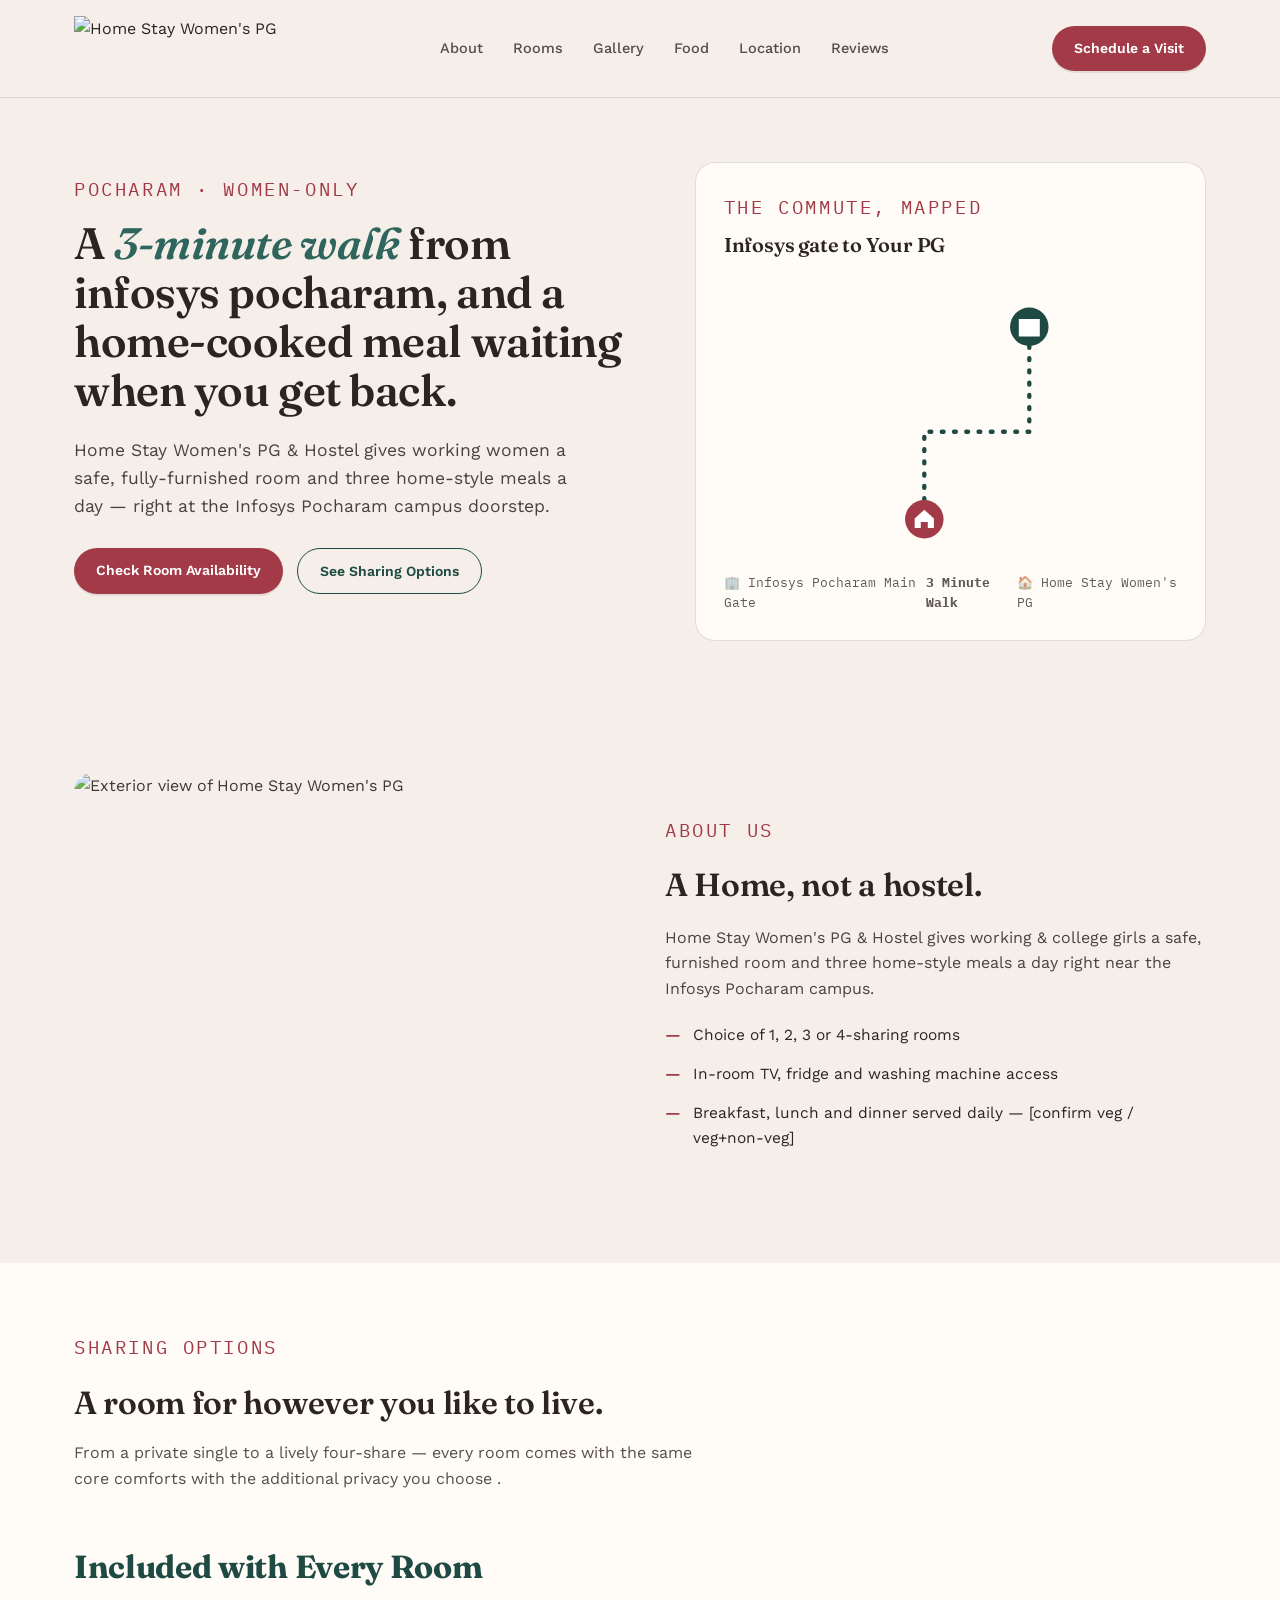
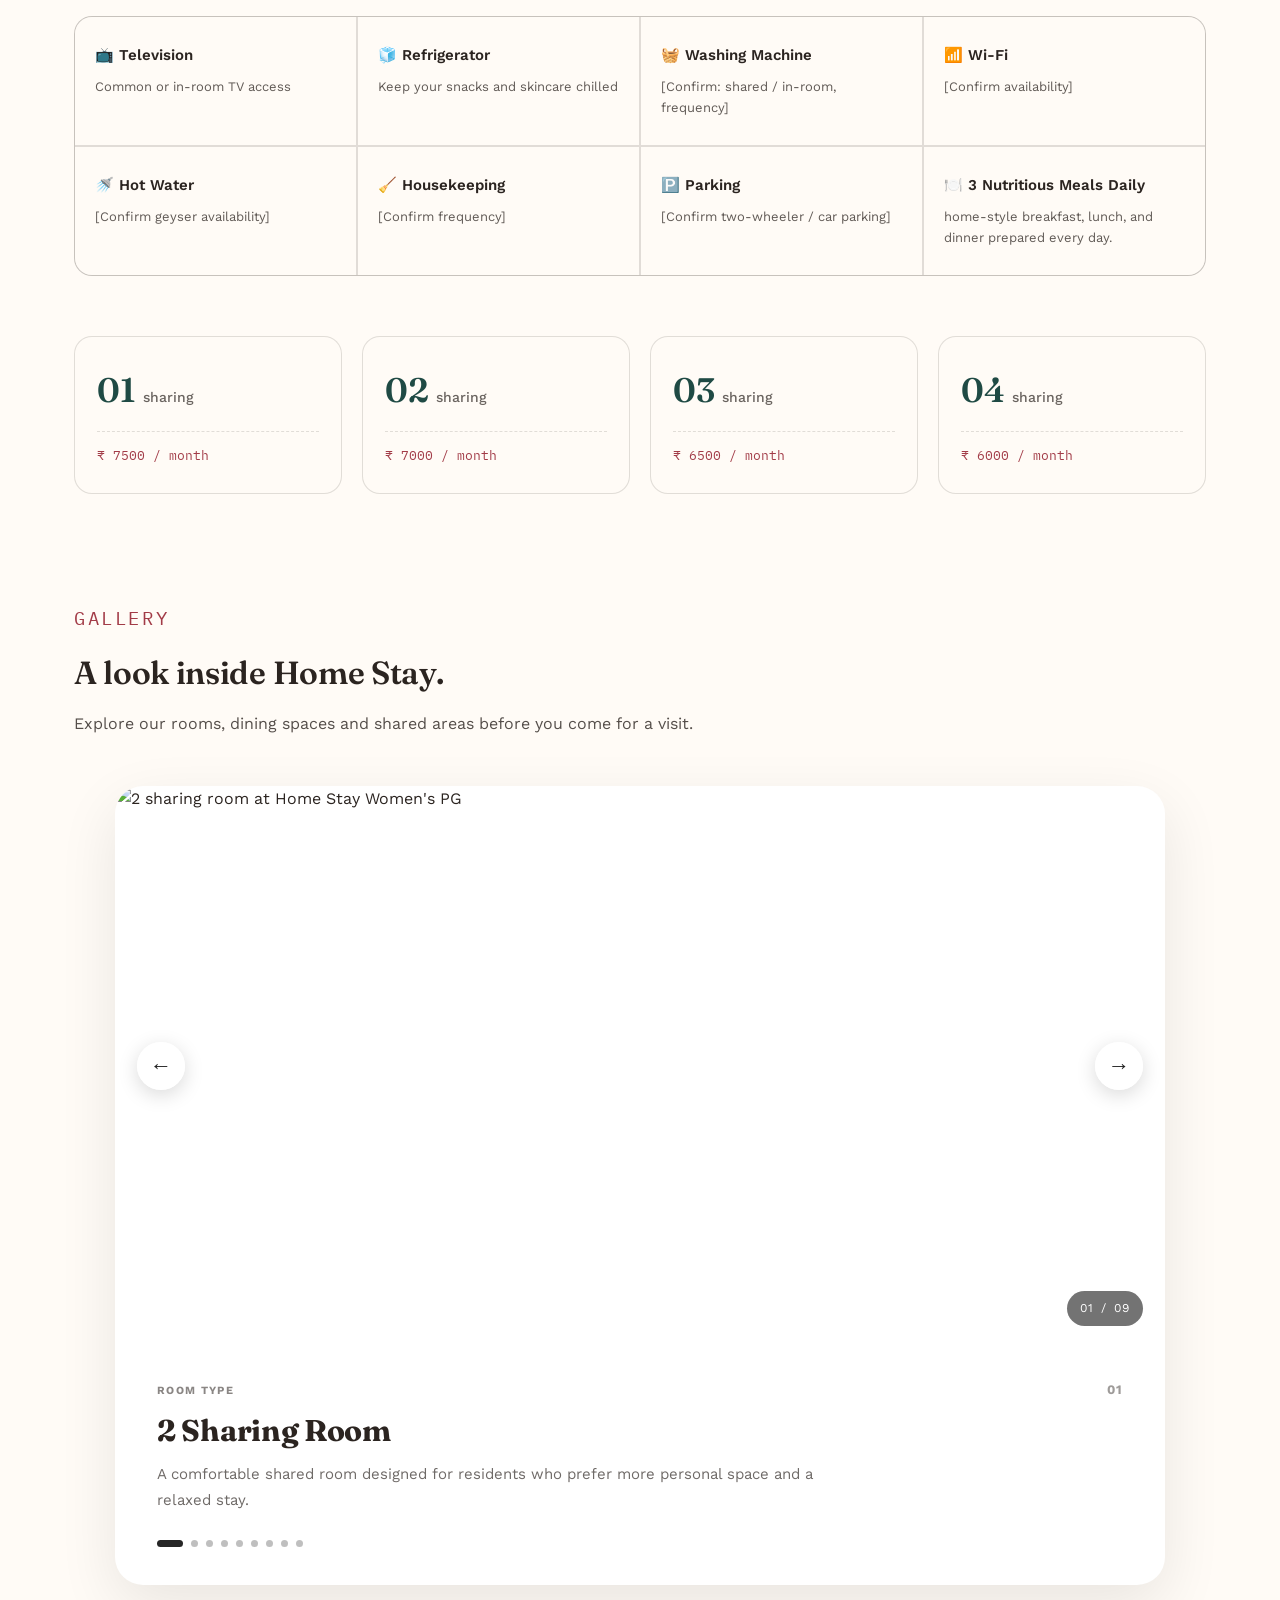
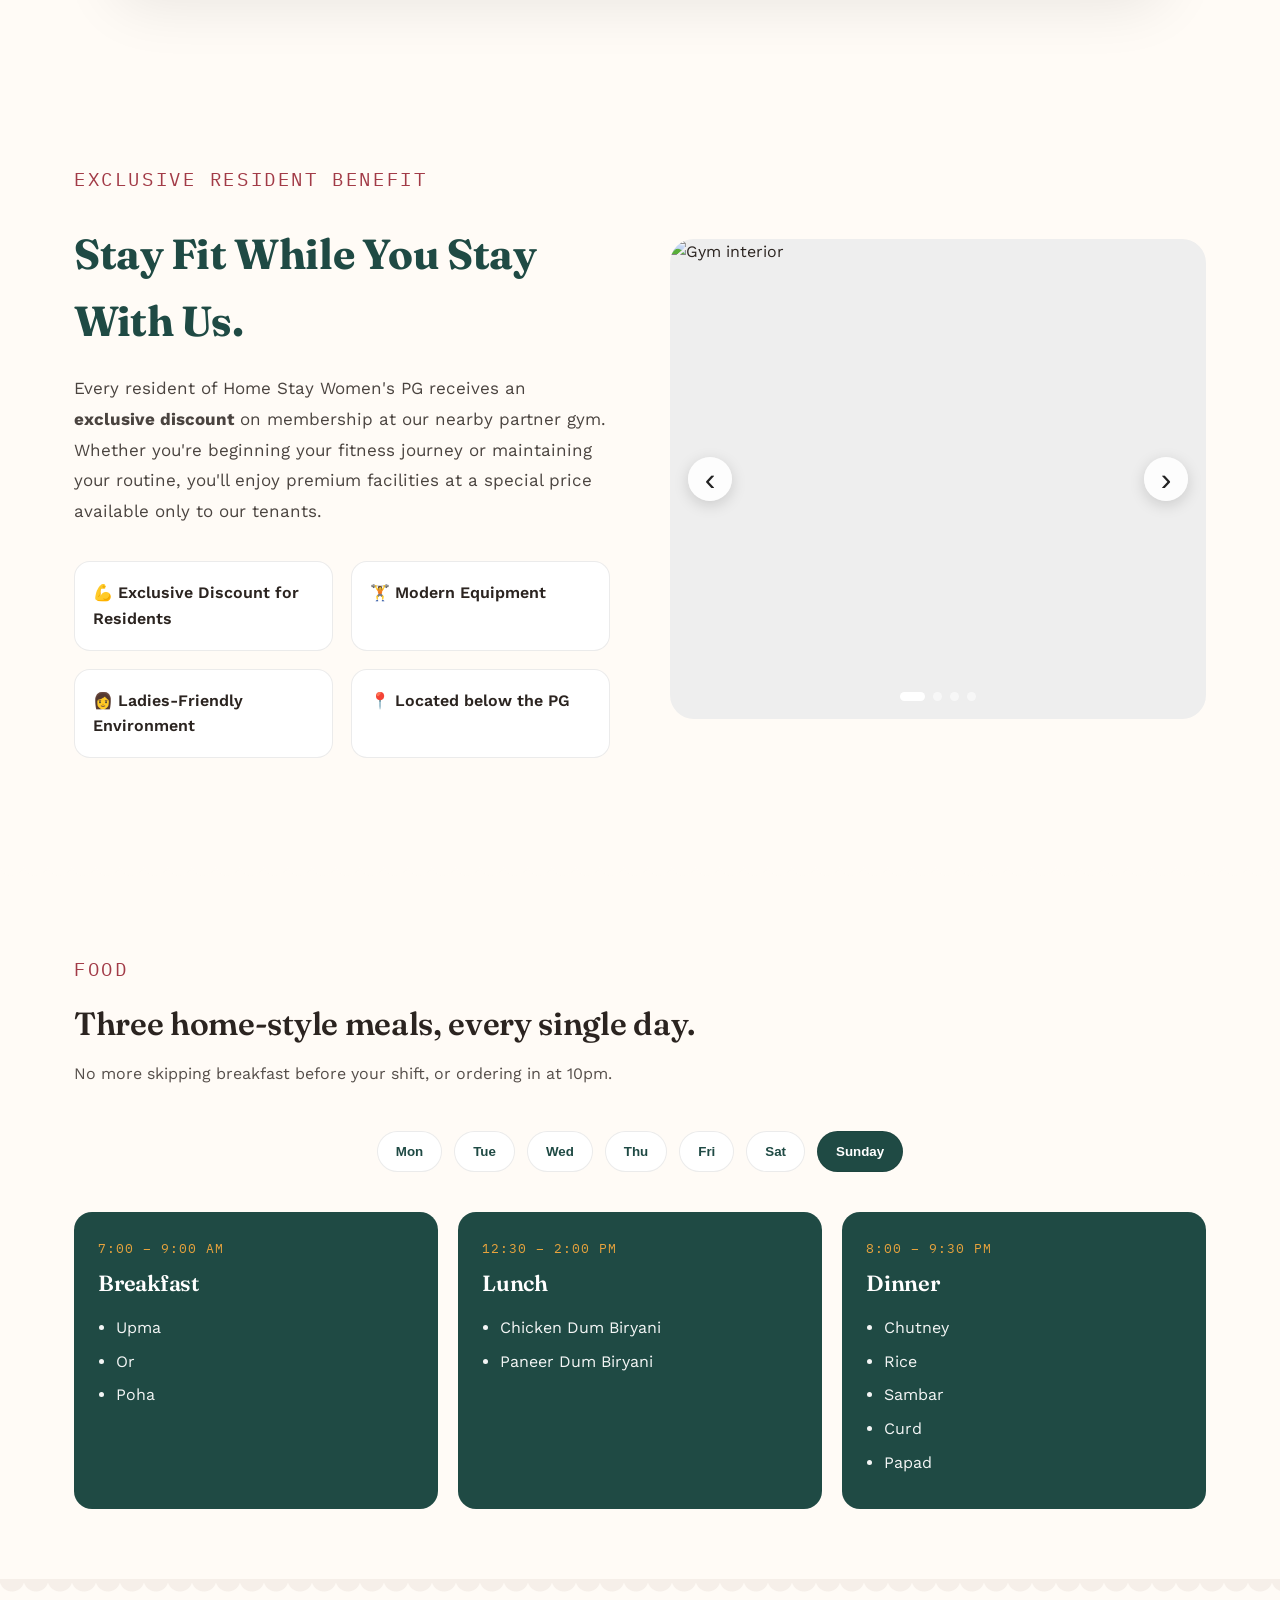
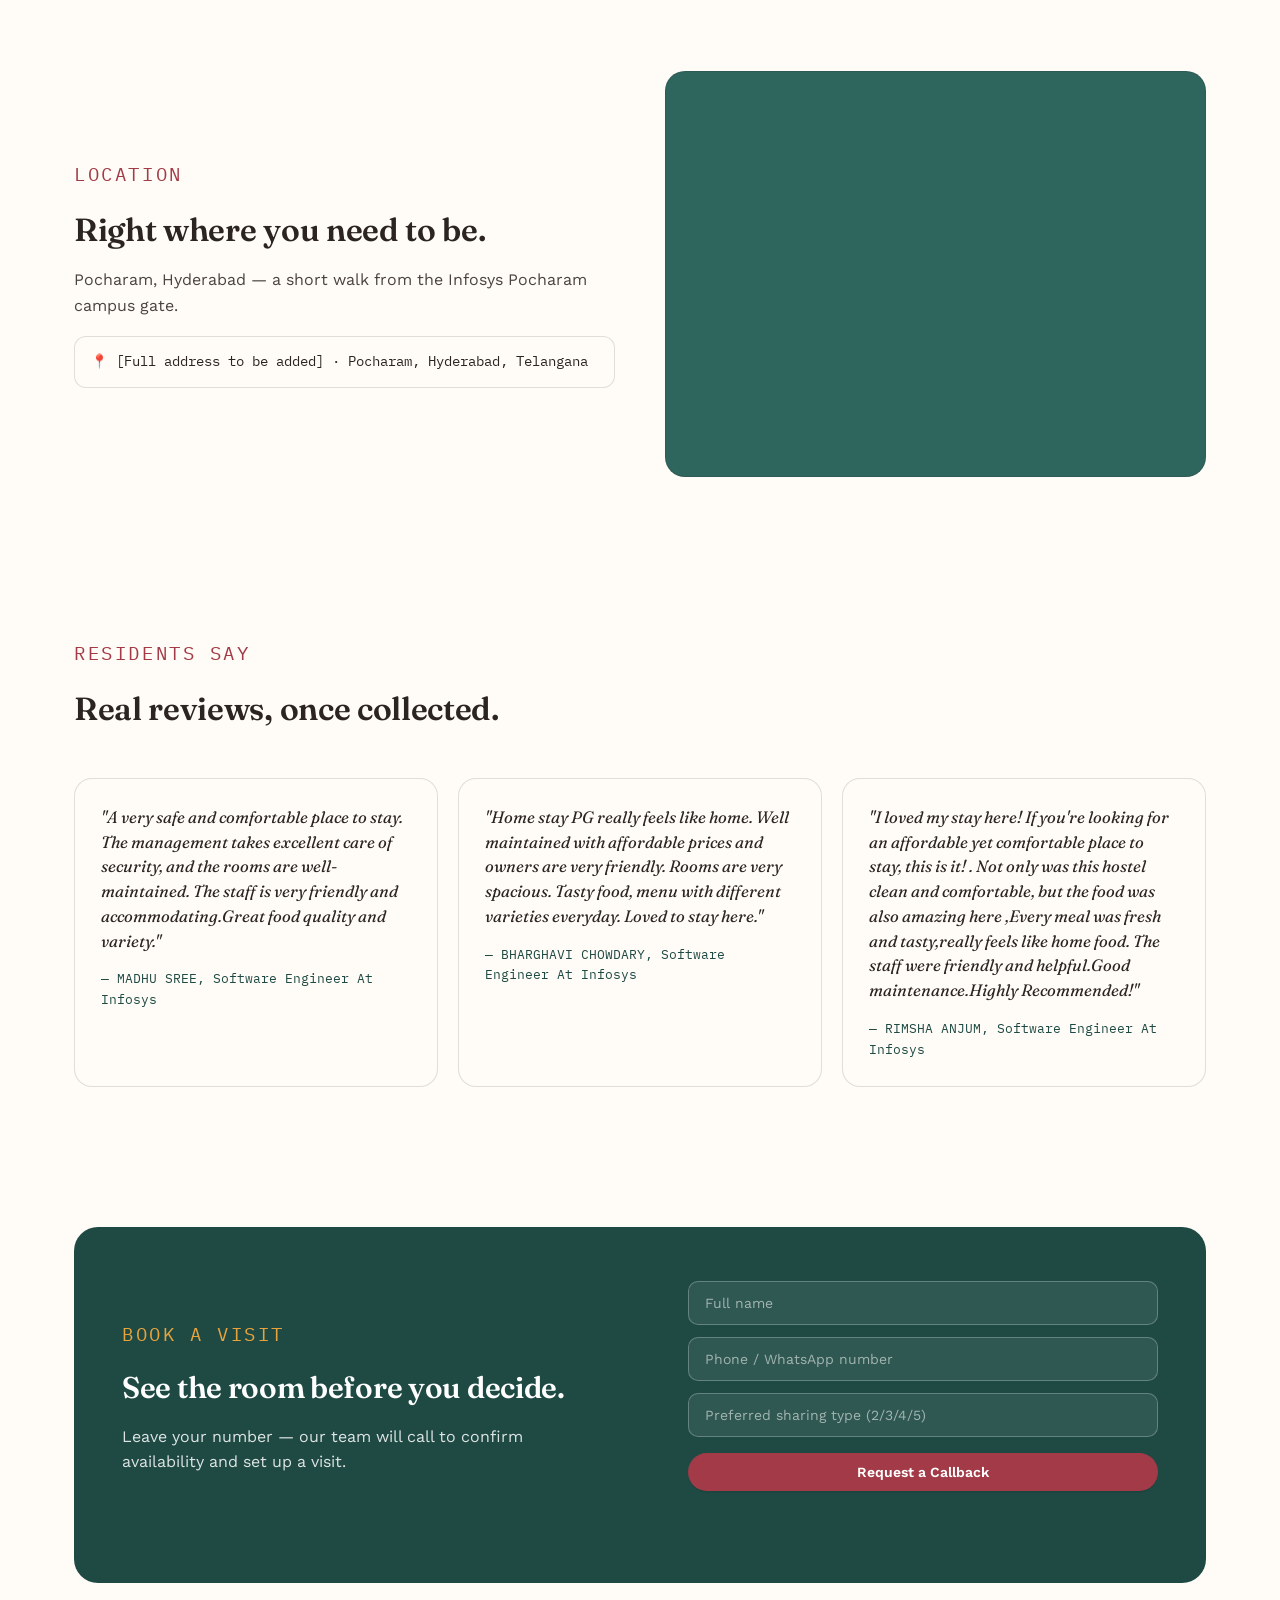
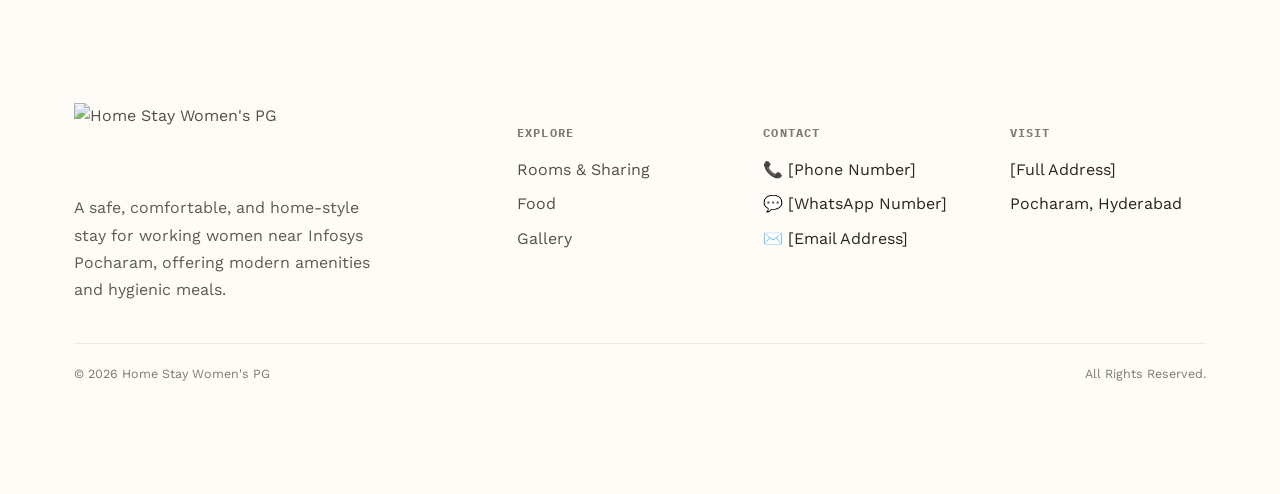
==== commit 6d88794a: "changes in schedule visit" ====
--- a/index.html
+++ b/index.html
@@ -627,29 +627,30 @@
       </div>
     </section>
 
-    <div class="wrap">
-      <div class="cta-band">
-        <div>
-          <span class="eyebrow" style="color:var(--marigold);">Book a visit</span>
-          <h2>See the room before you decide.</h2>
-          <p>Leave your number — our team will call to confirm availability and set up a visit.</p>
-        </div>
-        <form class="form" id="visitForm">
-          <input type="text" id="visitorName" placeholder="Full name" required>
-
-          <input type="tel" id="visitorPhone" placeholder="Phone / WhatsApp number" required>
-
-          <input type="text" id="sharingType" placeholder="Preferred sharing type (1/2/3/4)">
-
-          <button type="submit" class="cta" id="visitSubmit">
-            Request a Callback
-          </button>
-
-          <p id="formMessage" style="margin-top:10px;"></p>
-        </form>
-      </div>
-    </div>
-
+    <section id="enquire">
+      <div class="wrap">
+        <div class="cta-band">
+          <div>
+            <span class="eyebrow" style="color:var(--marigold);">Book a visit</span>
+            <h2>See the room before you decide.</h2>
+            <p>Leave your number — our team will call to confirm availability and set up a visit.</p>
+          </div>
+          <form class="form" id="visitForm">
+            <input type="text" id="visitorName" placeholder="Full name" required>
+
+            <input type="tel" id="visitorPhone" placeholder="Phone / WhatsApp number" required>
+
+            <input type="text" id="sharingType" placeholder="Preferred sharing type (2/3/4/5)">
+
+            <button type="submit" class="cta" id="visitSubmit">
+              Request a Callback
+            </button>
+
+            <p id="formMessage" style="margin-top:10px;"></p>
+          </form>
+        </div>
+      </div>
+    </section>
     <!-- FOOTER -->
     <footer>
       <div class="wrap">
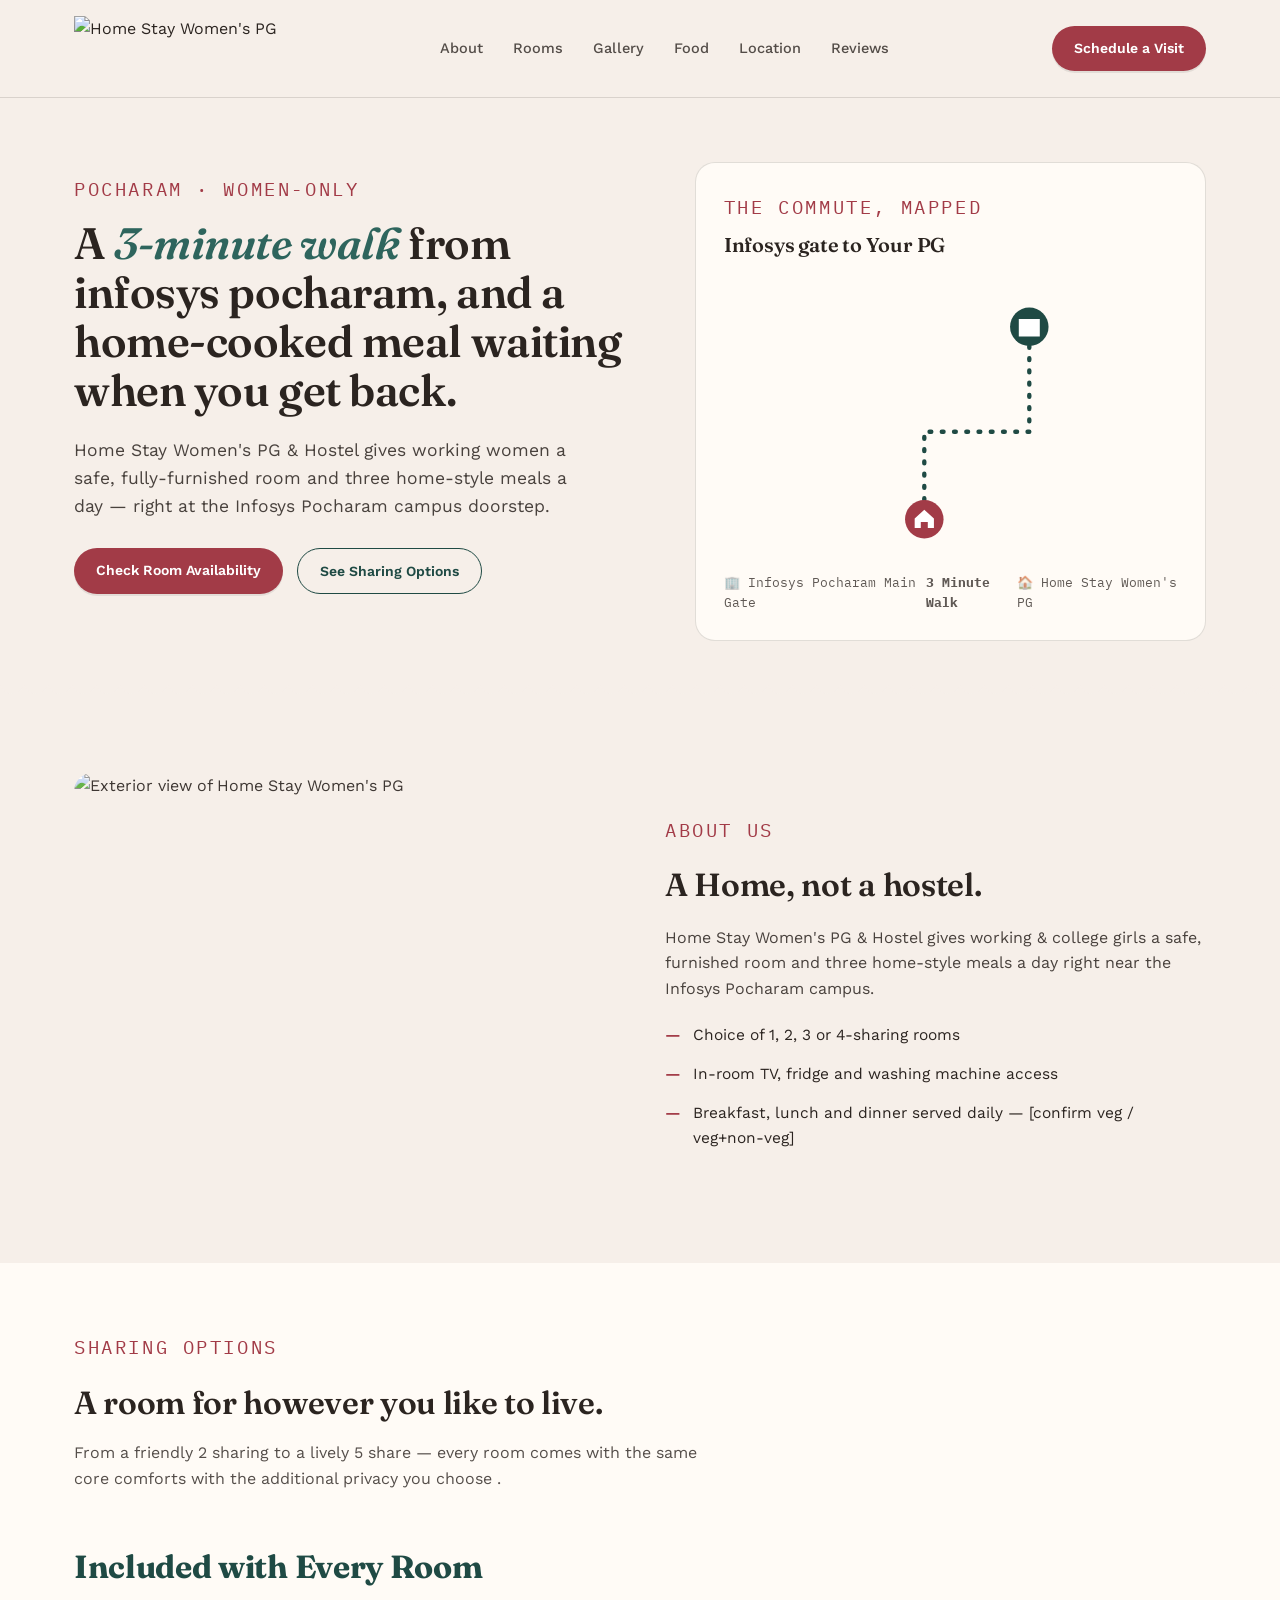
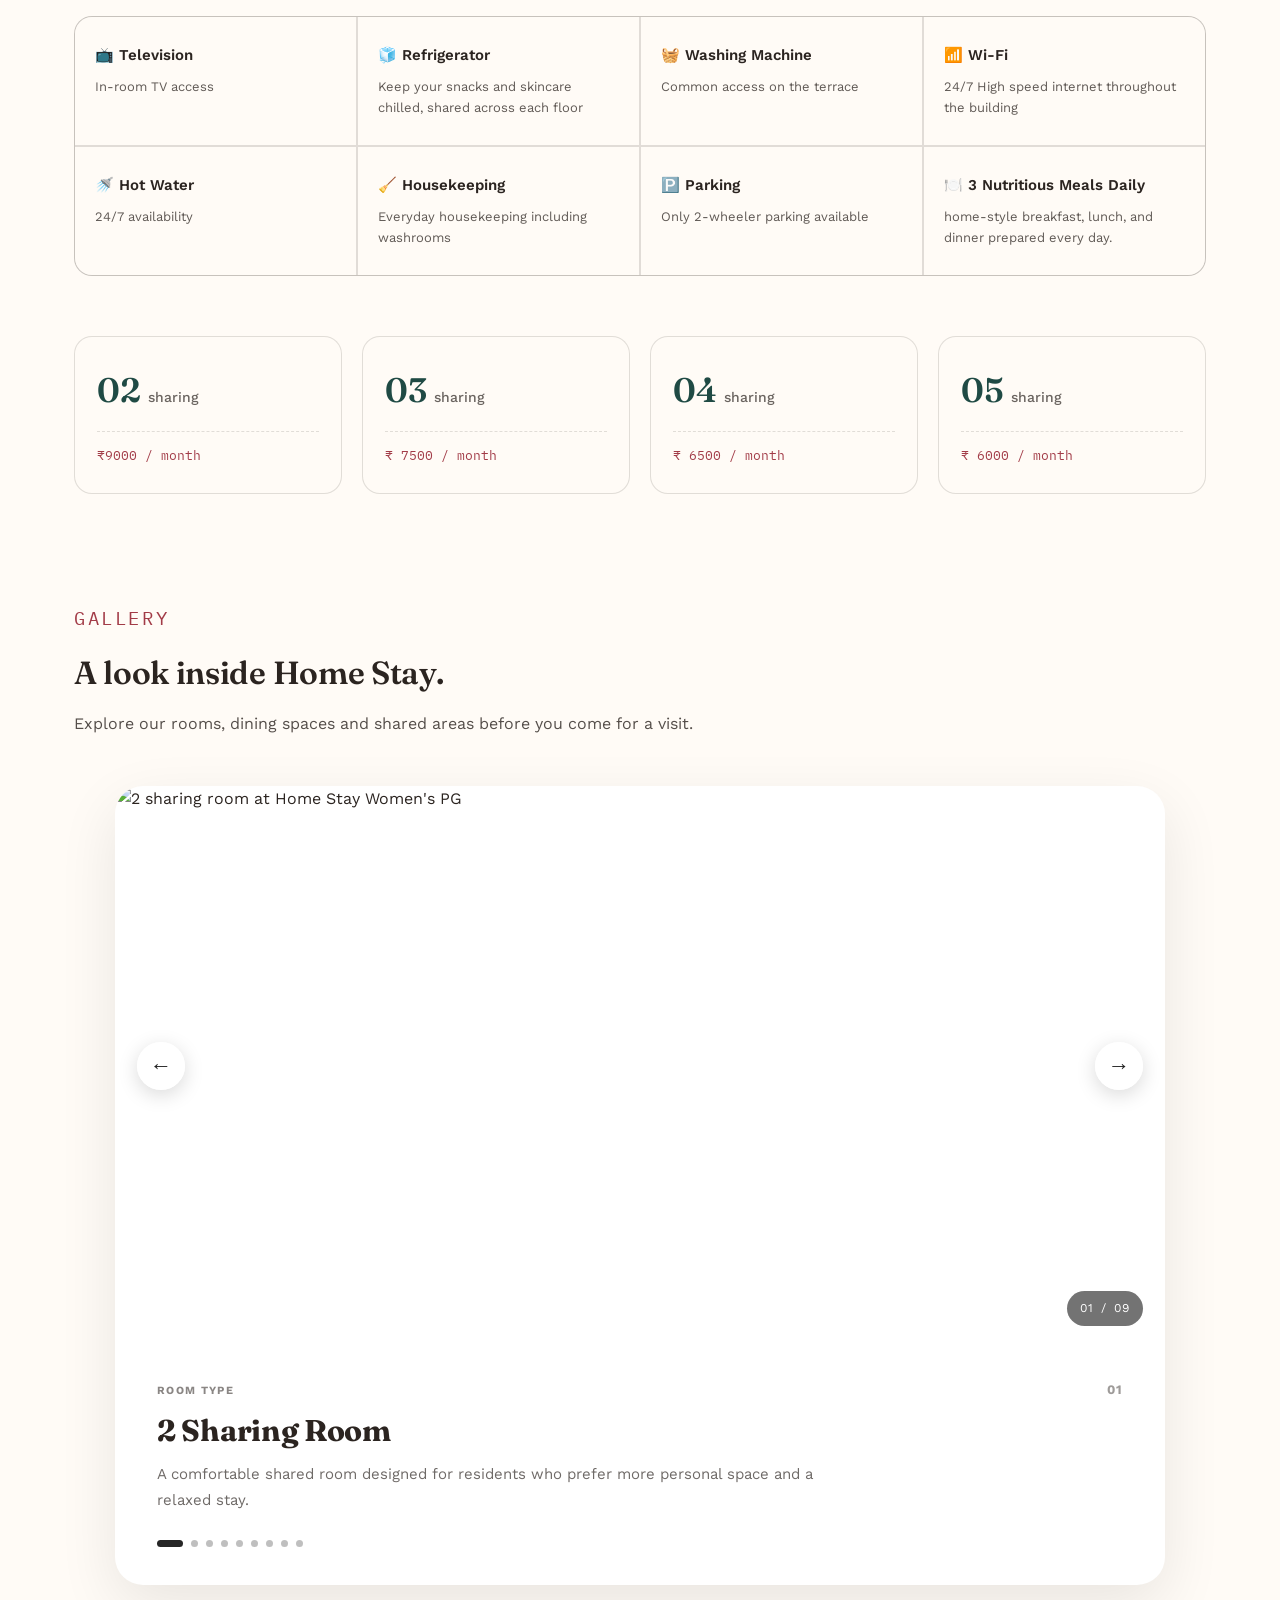
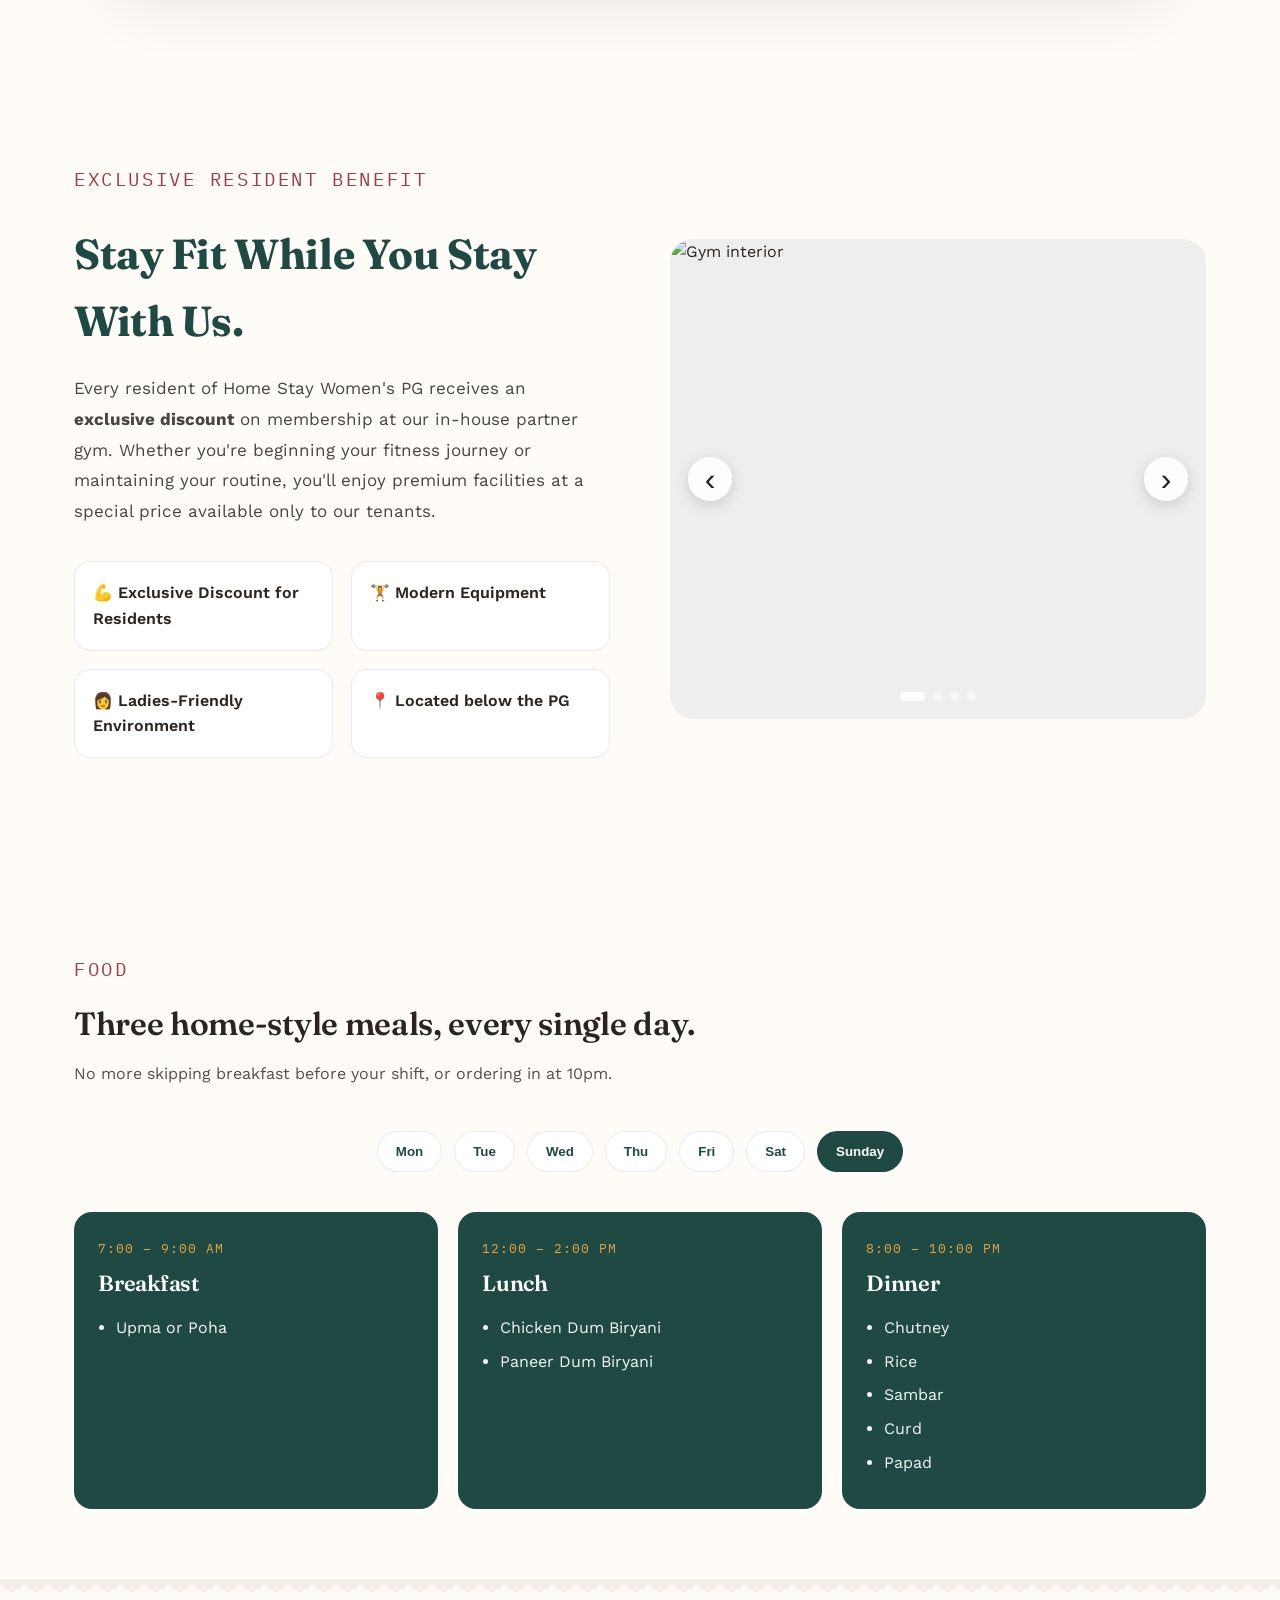
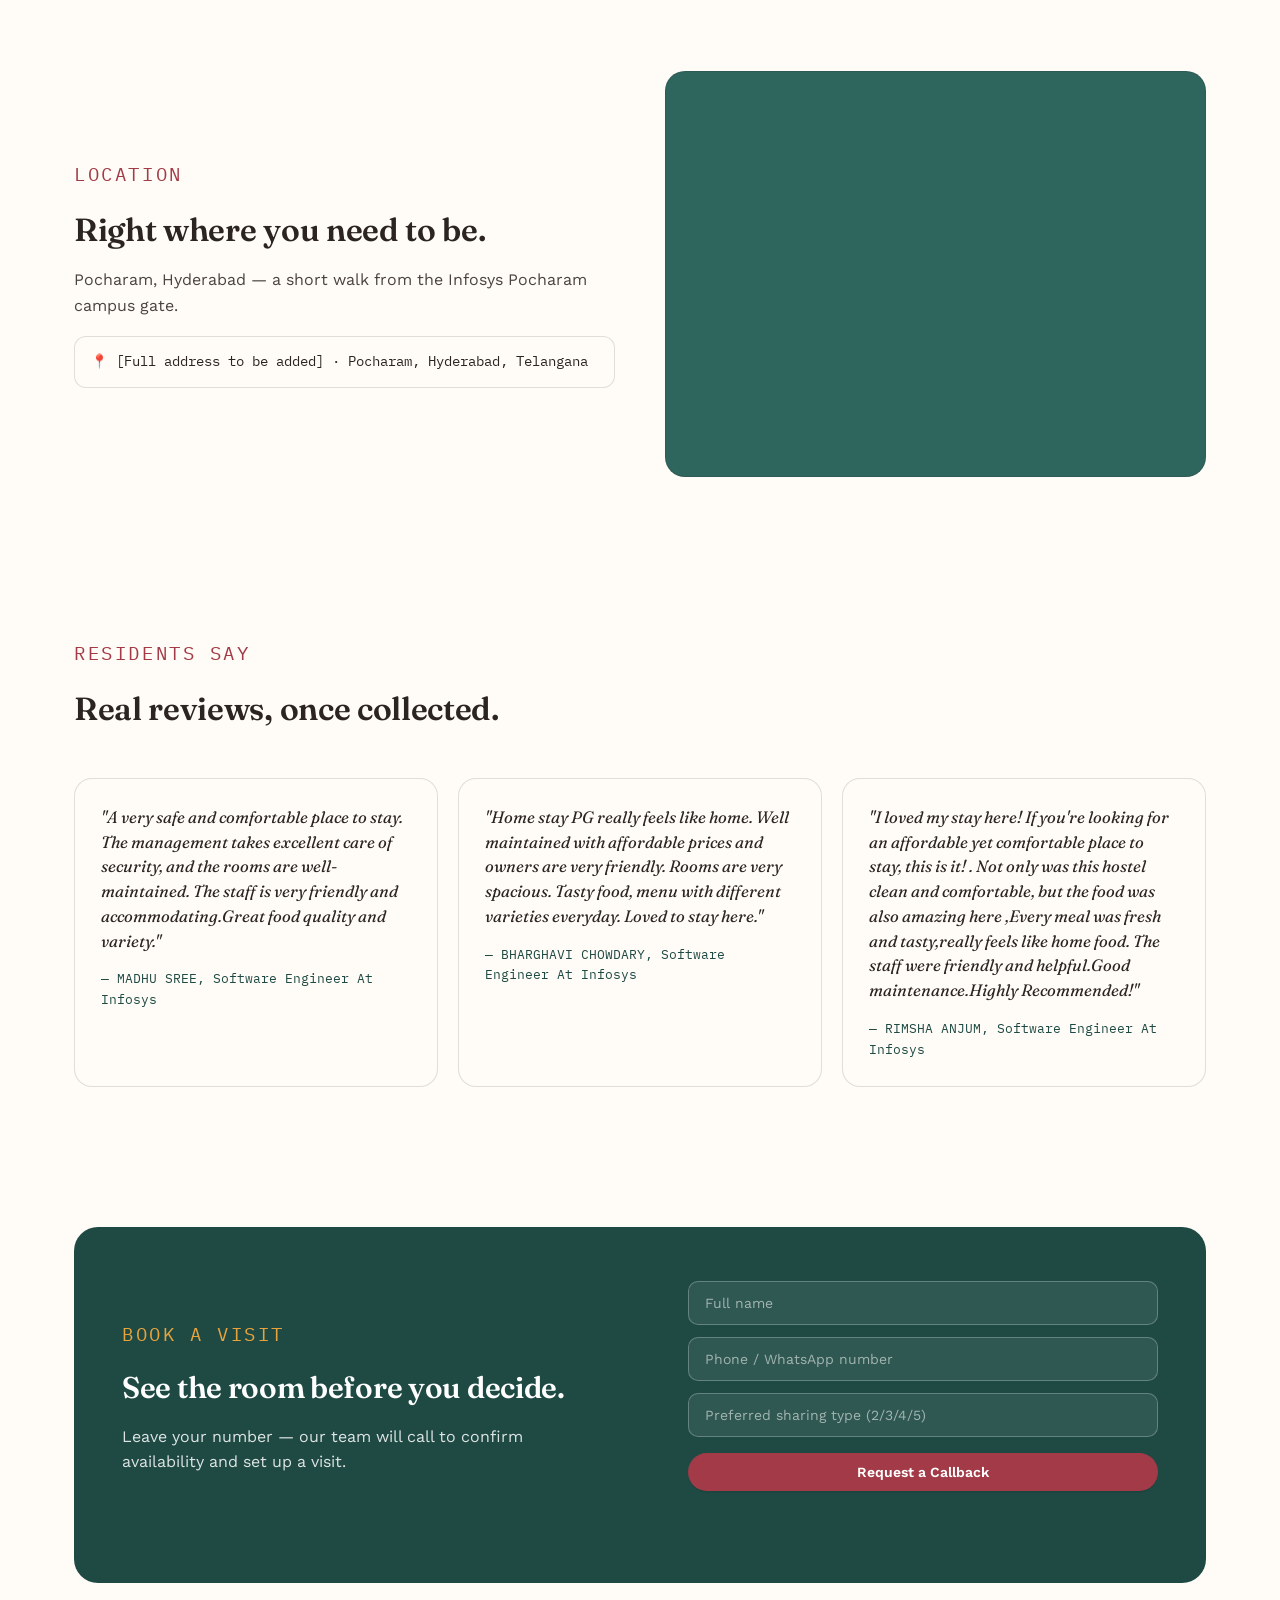
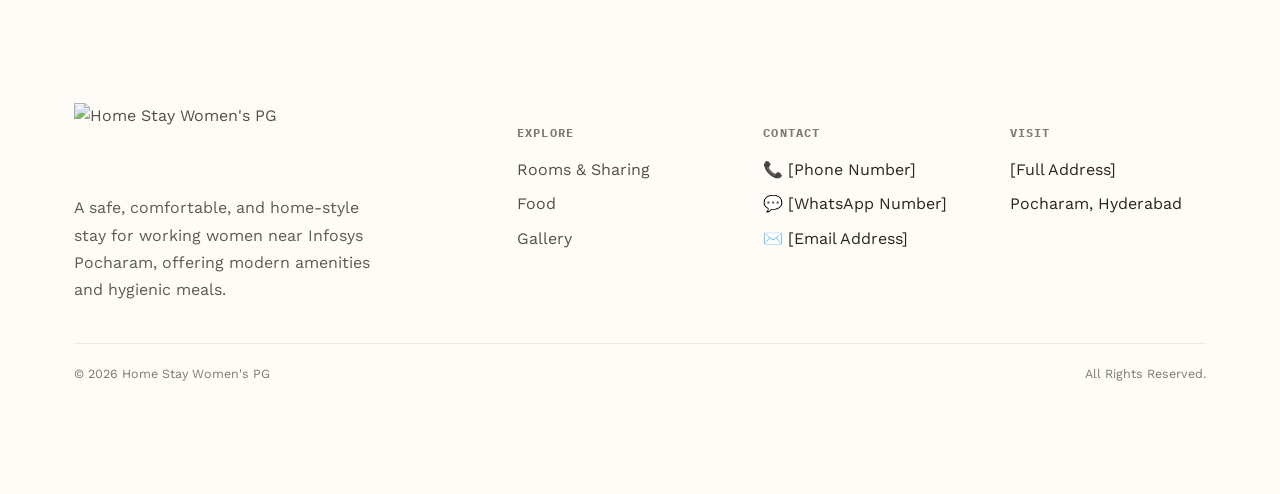
==== commit d5d42af4: "final changes" ====
--- a/index.html
+++ b/index.html
@@ -29,7 +29,7 @@
         <div class="brand">
           <a href="#" class="logo-link">
             <img
-              src="https://res.cloudinary.com/u6muhbms/image/upload/v1786972932/homestay-logo-primary-v2-hd_uayyrl.png"
+              src="https://res.cloudinary.com/u6muhbms/image/upload/v1787145996/ChatGPT_Image_Aug_19_2026_06_54_37_PM_yuueql.png"
               alt="Home Stay Women's PG" class="logo-img">
           </a>
         </div>
@@ -203,7 +203,7 @@
       <div class="section-head">
         <span class="eyebrow">Sharing options</span>
         <h2>A room for however you like to live.</h2>
-        <p>From a private single to a lively four-share — every room comes with the same core comforts with the
+        <p>From a friendly 2 sharing to a lively 5 share — every room comes with the same core comforts with the
           additional privacy you choose .</p>
       </div>
       <div class="core-features">
@@ -224,31 +224,31 @@
         <div class="amenity-grid">
           <div class="amenity">
             <h4>📺 Television</h4>
-            <p>Common or in-room TV access</p>
+            <p>In-room TV access</p>
           </div>
           <div class="amenity">
             <h4>🧊 Refrigerator</h4>
-            <p>Keep your snacks and skincare chilled</p>
+            <p>Keep your snacks and skincare chilled, shared across each floor</p>
           </div>
           <div class="amenity">
             <h4>🧺 Washing Machine</h4>
-            <p>[Confirm: shared / in-room, frequency]</p>
+            <p>Common access on the terrace</p>
           </div>
           <div class="amenity">
             <h4>📶 Wi-Fi</h4>
-            <p>[Confirm availability]</p>
+            <p>24/7 High speed internet throughout the building</p>
           </div>
           <div class="amenity">
             <h4>🚿 Hot Water</h4>
-            <p>[Confirm geyser availability]</p>
+            <p>24/7 availability</p>
           </div>
           <div class="amenity">
             <h4>🧹 Housekeeping</h4>
-            <p>[Confirm frequency]</p>
+            <p>Everyday housekeeping including washrooms</p>
           </div>
           <div class="amenity">
             <h4>🅿️ Parking</h4>
-            <p>[Confirm two-wheeler / car parking]</p>
+            <p>Only 2-wheeler parking available</p>
           </div>
           <div class="amenity">
             <h4>🍽️ 3 Nutritious Meals Daily</h4>
@@ -260,21 +260,21 @@
       </div>
       <div class="room-grid">
         <div class="room-card">
-          <div class="n">01 <small>sharing</small></div>
-          <div class="price">₹ 7500 / month</div>
-        </div>
-        <div class="room-card">
           <div class="n">02 <small>sharing</small></div>
-
-          <div class="price">₹ 7000 / month</div>
+          <div class="price">₹9000 / month</div>
         </div>
         <div class="room-card">
           <div class="n">03 <small>sharing</small></div>
 
-          <div class="price">₹ 6500 / month</div>
+          <div class="price">₹ 7500 / month</div>
         </div>
         <div class="room-card">
           <div class="n">04 <small>sharing</small></div>
+
+          <div class="price">₹ 6500 / month</div>
+        </div>
+        <div class="room-card">
+          <div class="n">05 <small>sharing</small></div>
 
           <div class="price">₹ 6000 / month</div>
         </div>
@@ -398,7 +398,7 @@
 
             <p>
               Every resident of Home Stay Women's PG receives an
-              <strong>exclusive discount</strong> on membership at our nearby
+              <strong>exclusive discount</strong> on membership at our in-house
               partner gym. Whether you're beginning your fitness journey or
               maintaining your routine, you'll enjoy premium facilities at a
               special price available only to our tenants.
@@ -549,14 +549,14 @@
             </ul>
           </div>
           <div class="meal-card">
-            <div class="time">12:30 – 2:00 PM</div>
+            <div class="time">12:00 – 2:00 PM</div>
             <h3>Lunch</h3>
             <ul id="lunchMenu">
 
             </ul>
           </div>
           <div class="meal-card">
-            <div class="time">8:00 – 9:30 PM</div>
+            <div class="time">8:00 – 10:00 PM</div>
             <h3>Dinner</h3>
             <ul id="dinnerMenu">
 
@@ -662,7 +662,7 @@
 
             <a href="#" class="footer-logo">
               <img
-                src="https://res.cloudinary.com/u6muhbms/image/upload/v1786972932/homestay-logo-primary-v2-hd_uayyrl.png"
+                src="https://res.cloudinary.com/u6muhbms/image/upload/v1787145996/ChatGPT_Image_Aug_19_2026_06_54_37_PM_yuueql.png"
                 alt="Home Stay Women's PG" class="footer-logo-img">
             </a>
 
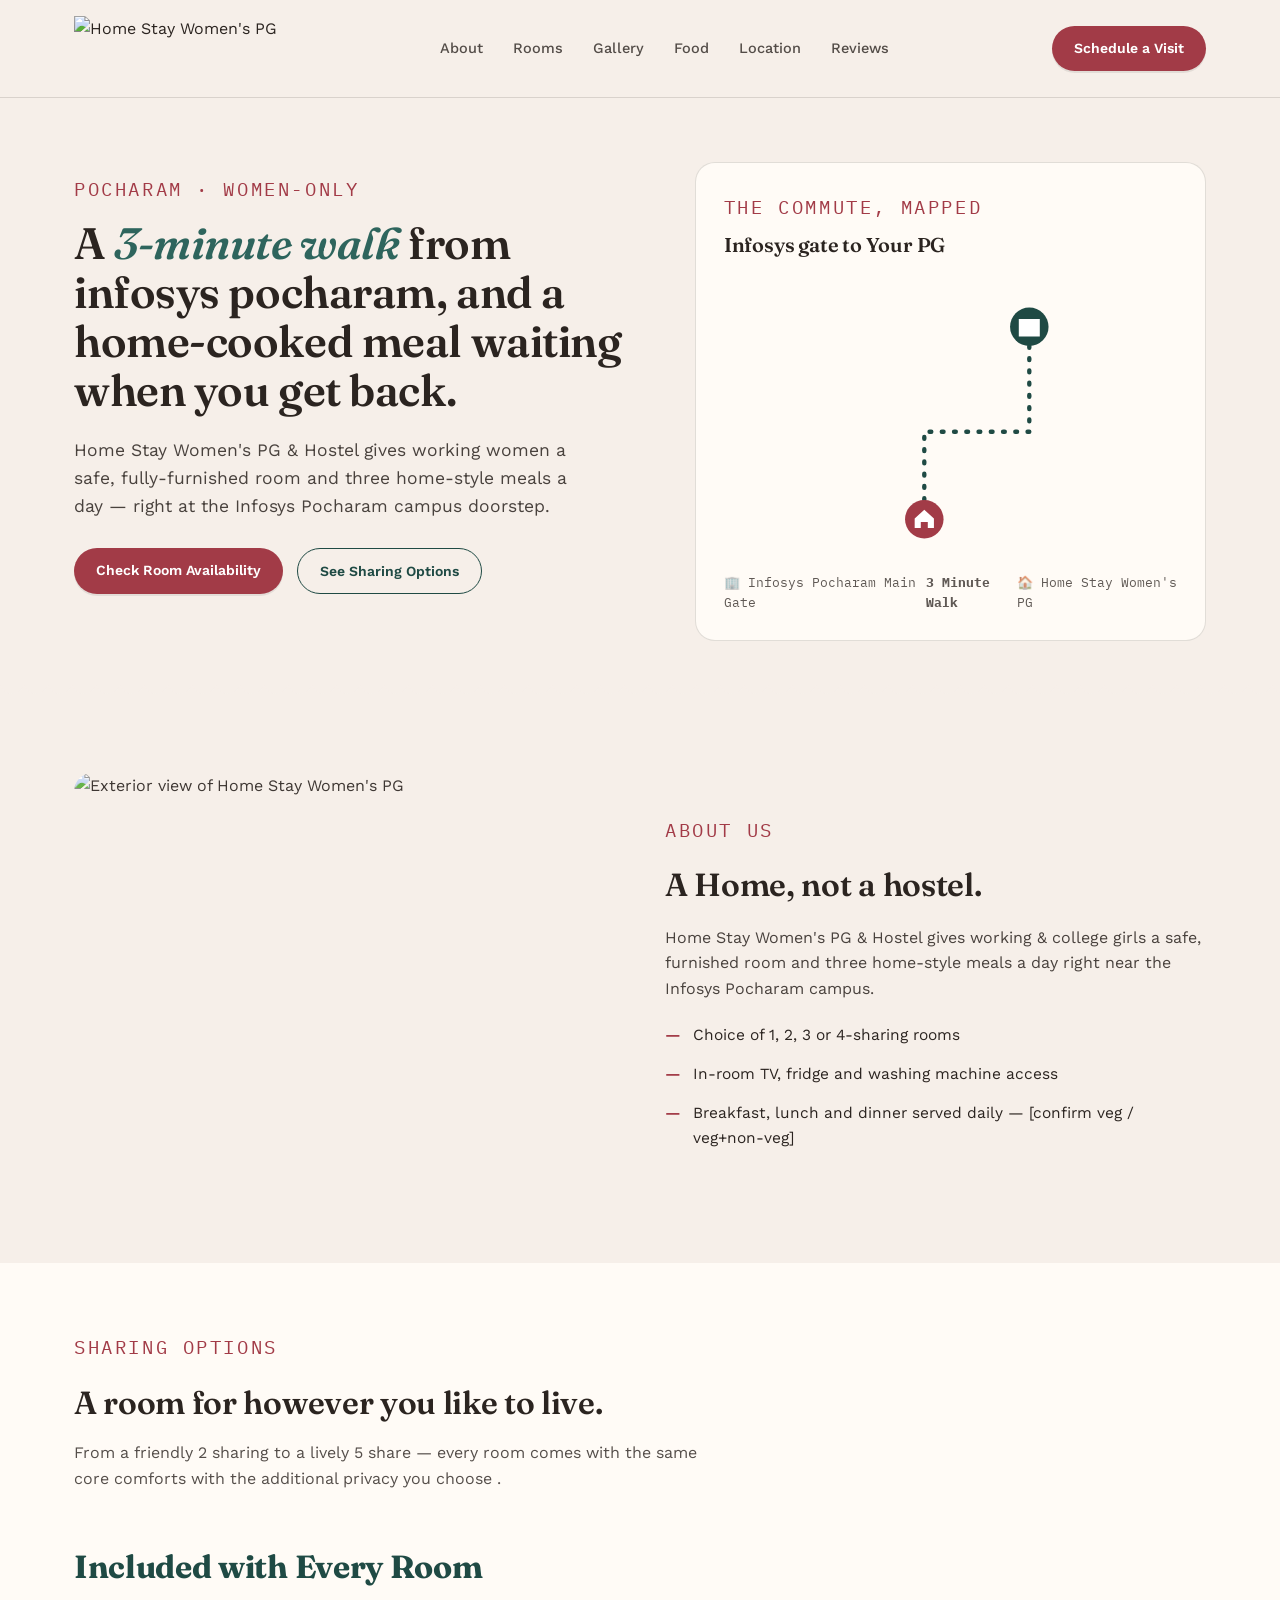
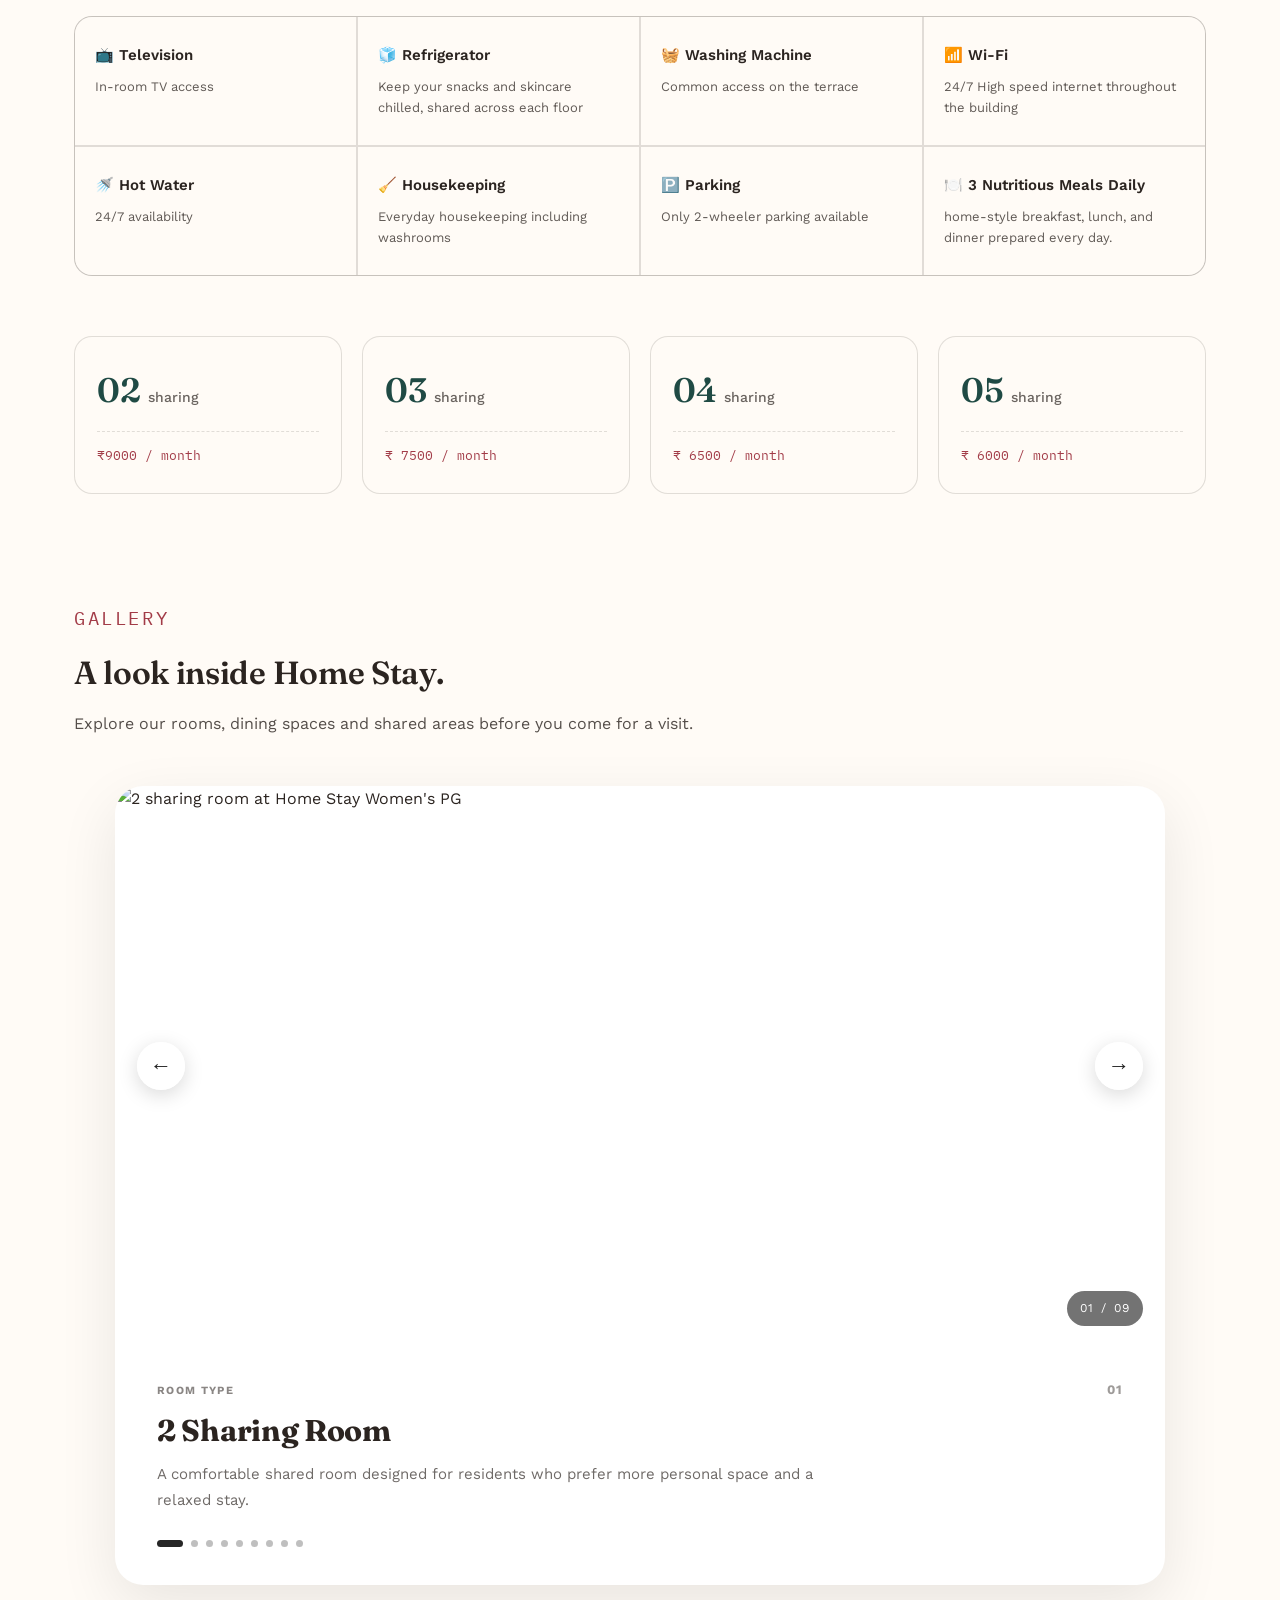
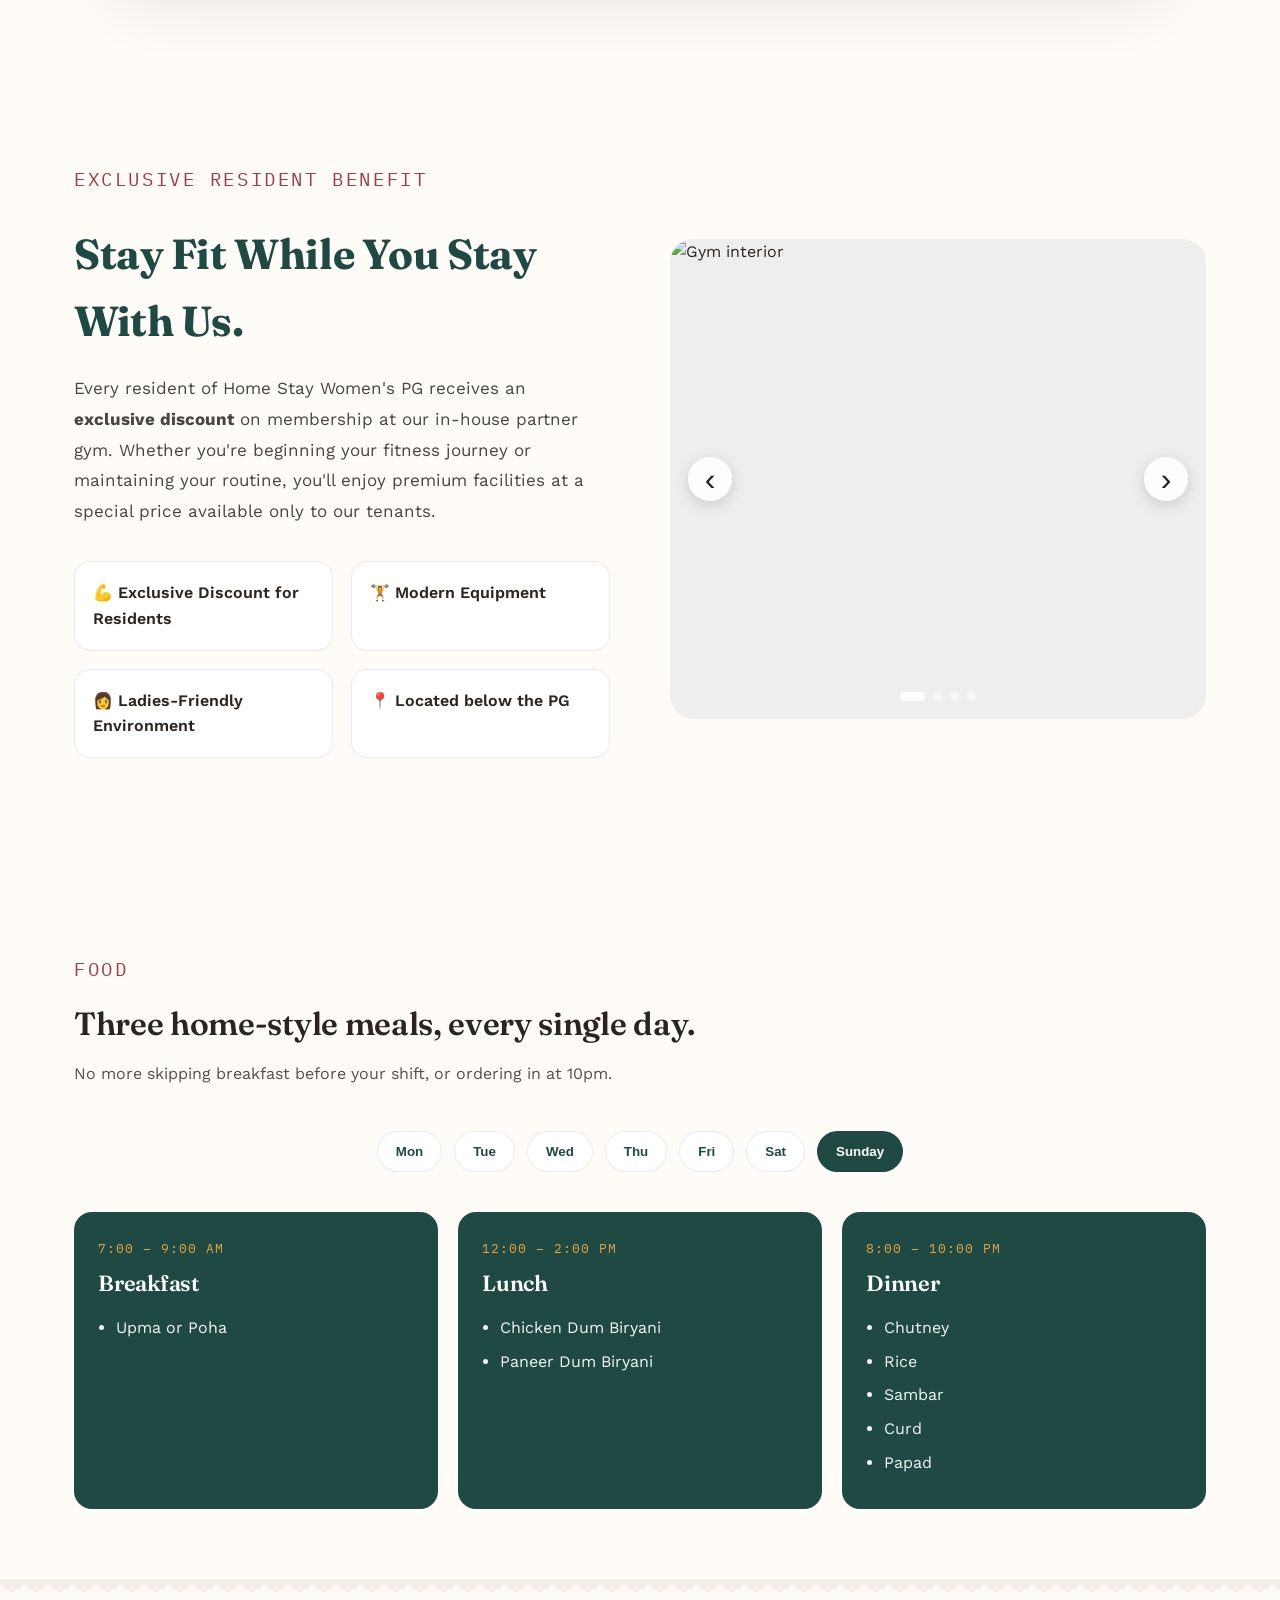
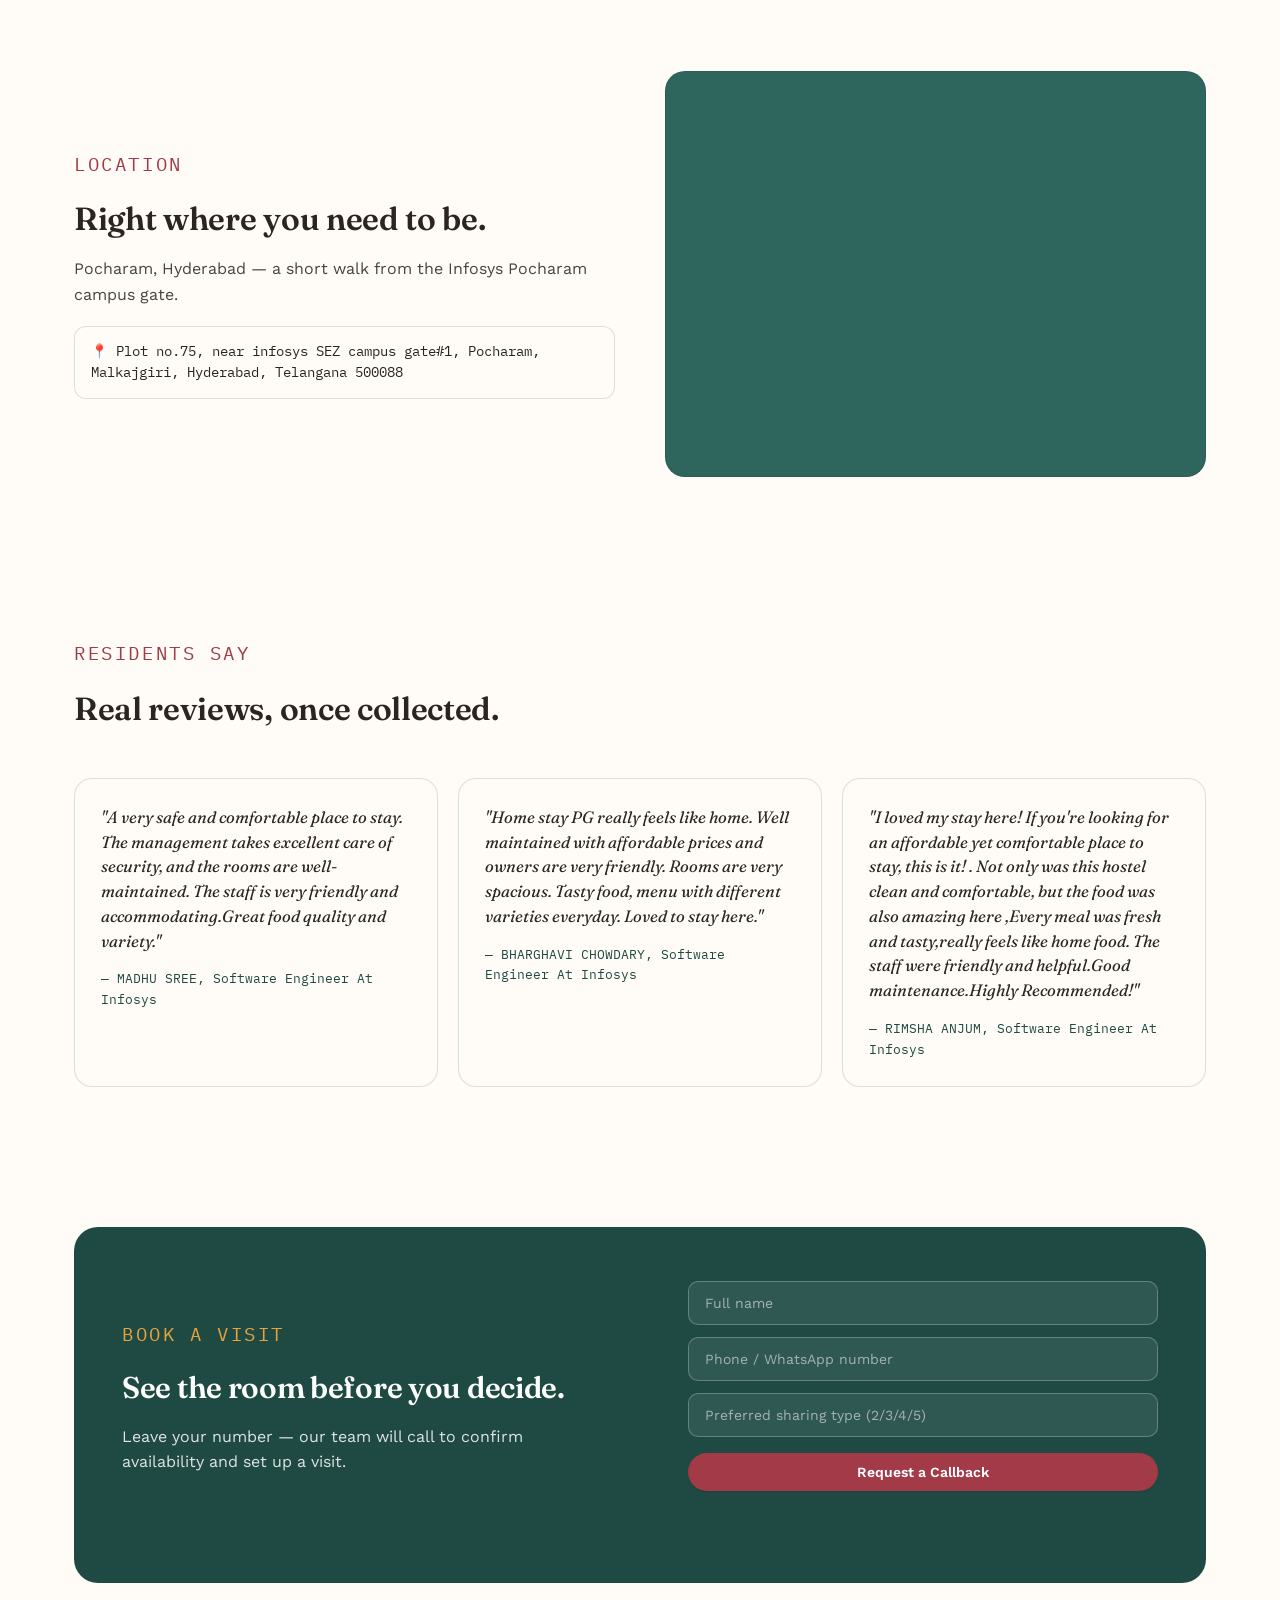
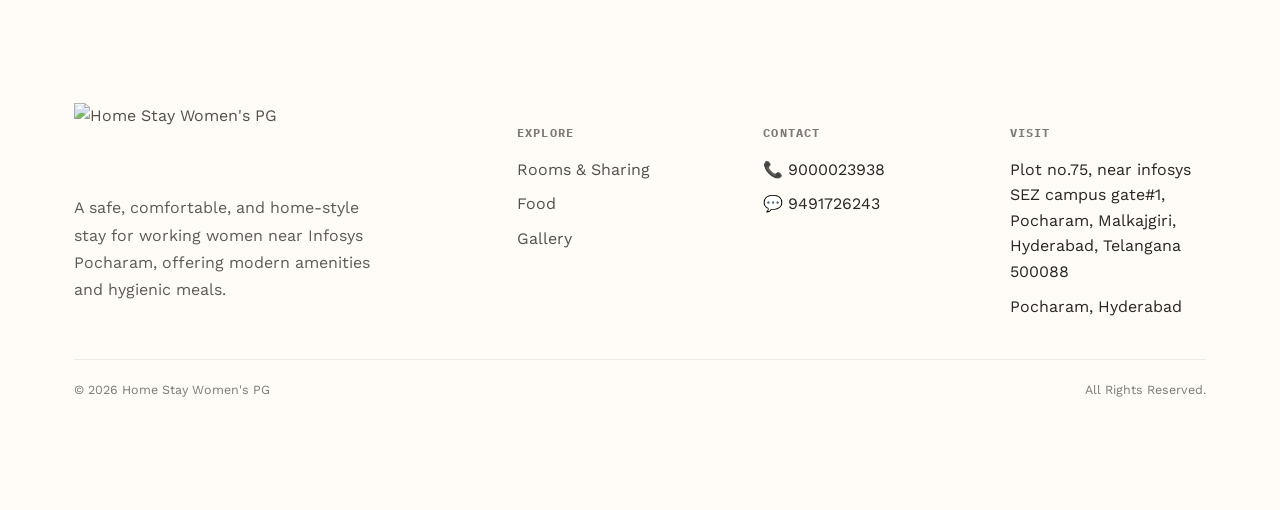
==== commit fcff7bd1: "final changes" ====
--- a/index.html
+++ b/index.html
@@ -574,7 +574,8 @@
           <h2 style="font-size:32px;font-weight:600;">Right where you need to be.</h2>
           <p style="opacity:0.85;margin-top:12px;">Pocharam, Hyderabad — a short walk from the Infosys Pocharam campus
             gate.</p>
-          <div class="addr-line">📍 [Full address to be added] · Pocharam, Hyderabad, Telangana</div>
+          <div class="addr-line">📍 Plot no.75, near infosys SEZ campus gate#1, Pocharam, Malkajgiri, Hyderabad,
+            Telangana 500088 </div>
         </div>
         <a href="https://maps.google.com/?q=https://www.google.com/maps/place/HOMESTAY+EXTREME+LUXURY+STAY+for+WOMEN'S/@17.443689,78.639505,20z/data=!4m6!3m5!1s0x3bcb9d00355b7aa1:0x9af12a52386e123d!8m2!3d17.4436885!4d78.6395051!16s%2Fg%2F11x2x3kdmh?hl=en&entry=ttu&g_ep=EgoyMDI2MDcyOS4wIKXMDSoASAFQAw%3D%3D"
           target="_blank" class="map-link">
@@ -689,9 +690,8 @@
           <div>
             <h5>Contact</h5>
             <ul>
-              <li>📞 [Phone Number]</li>
-              <li>💬 [WhatsApp Number]</li>
-              <li>✉️ [Email Address]</li>
+              <li>📞 9000023938</li>
+              <li>💬 9491726243</li>
             </ul>
           </div>
 
@@ -699,7 +699,8 @@
           <div>
             <h5>Visit</h5>
             <ul>
-              <li>[Full Address]</li>
+              <li>Plot no.75, near infosys SEZ campus gate#1, Pocharam, Malkajgiri, Hyderabad,
+                Telangana 500088</li>
               <li>Pocharam, Hyderabad</li>
             </ul>
           </div>
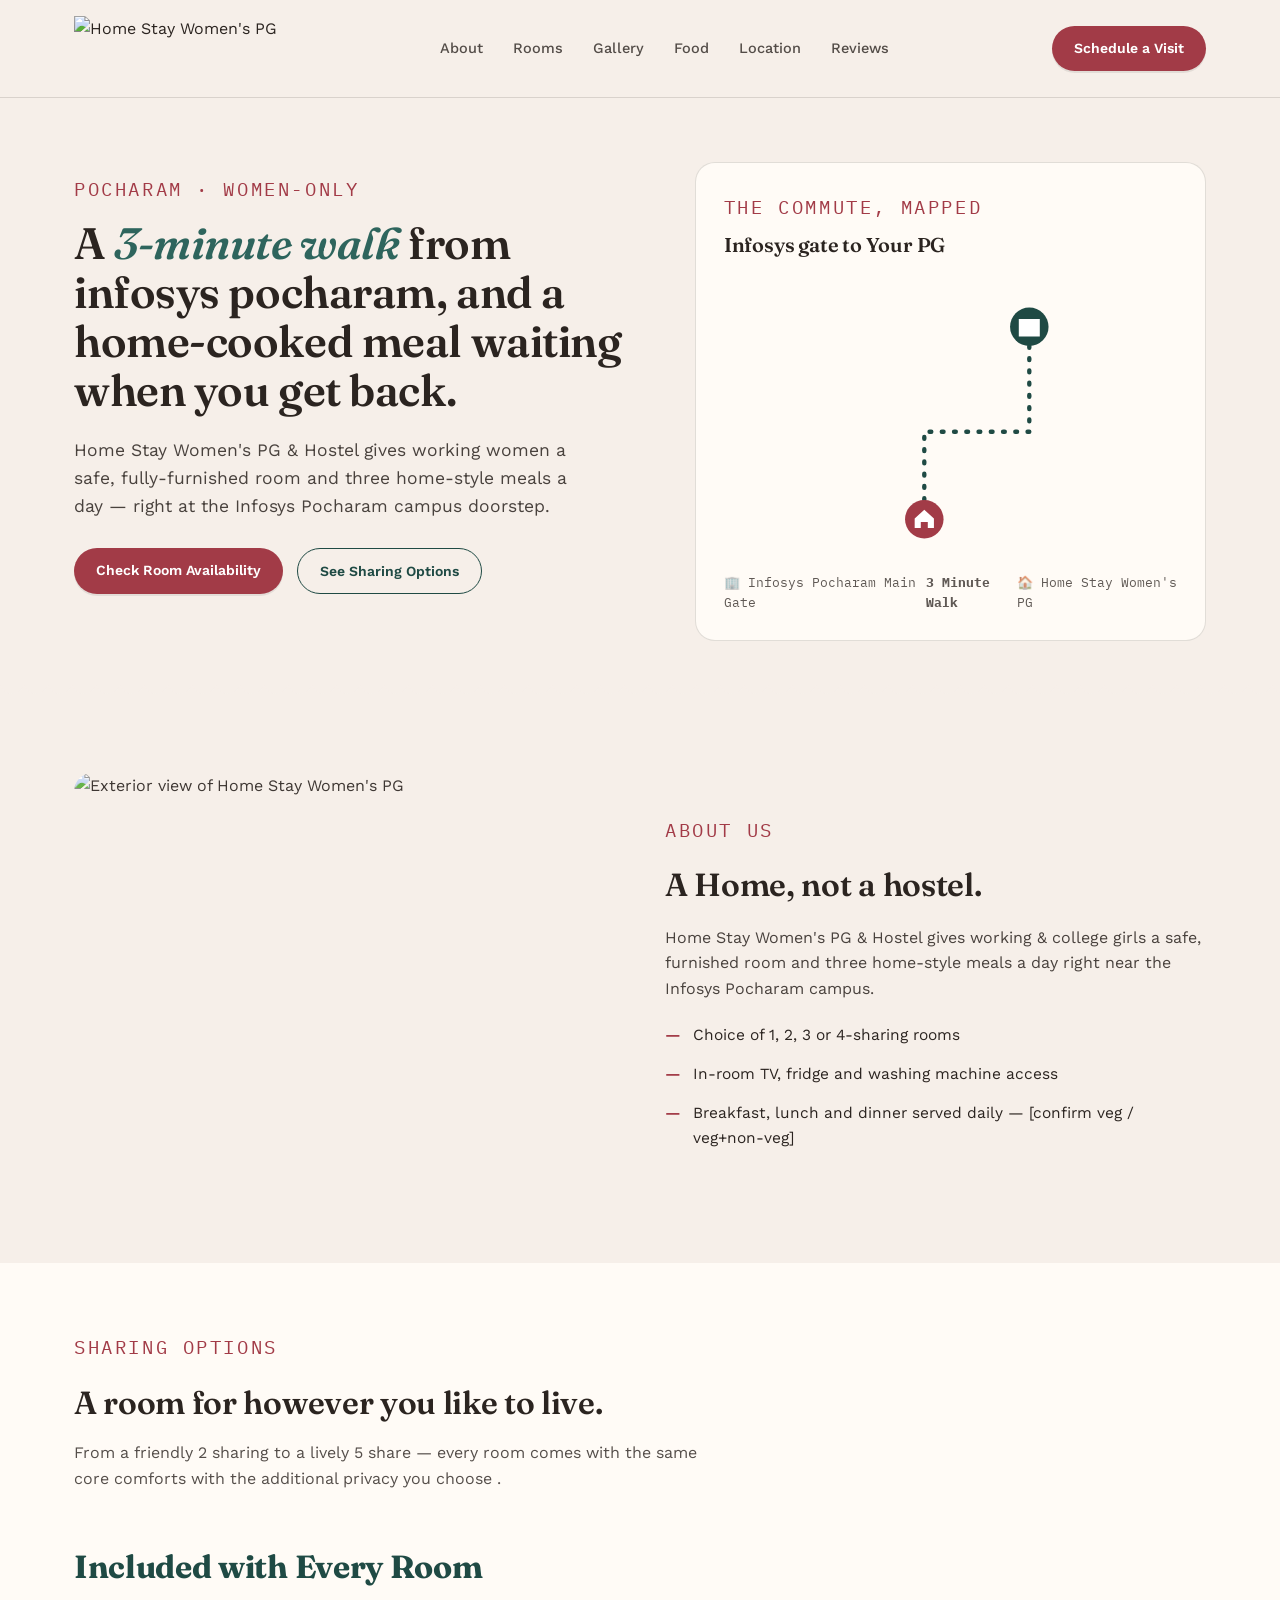
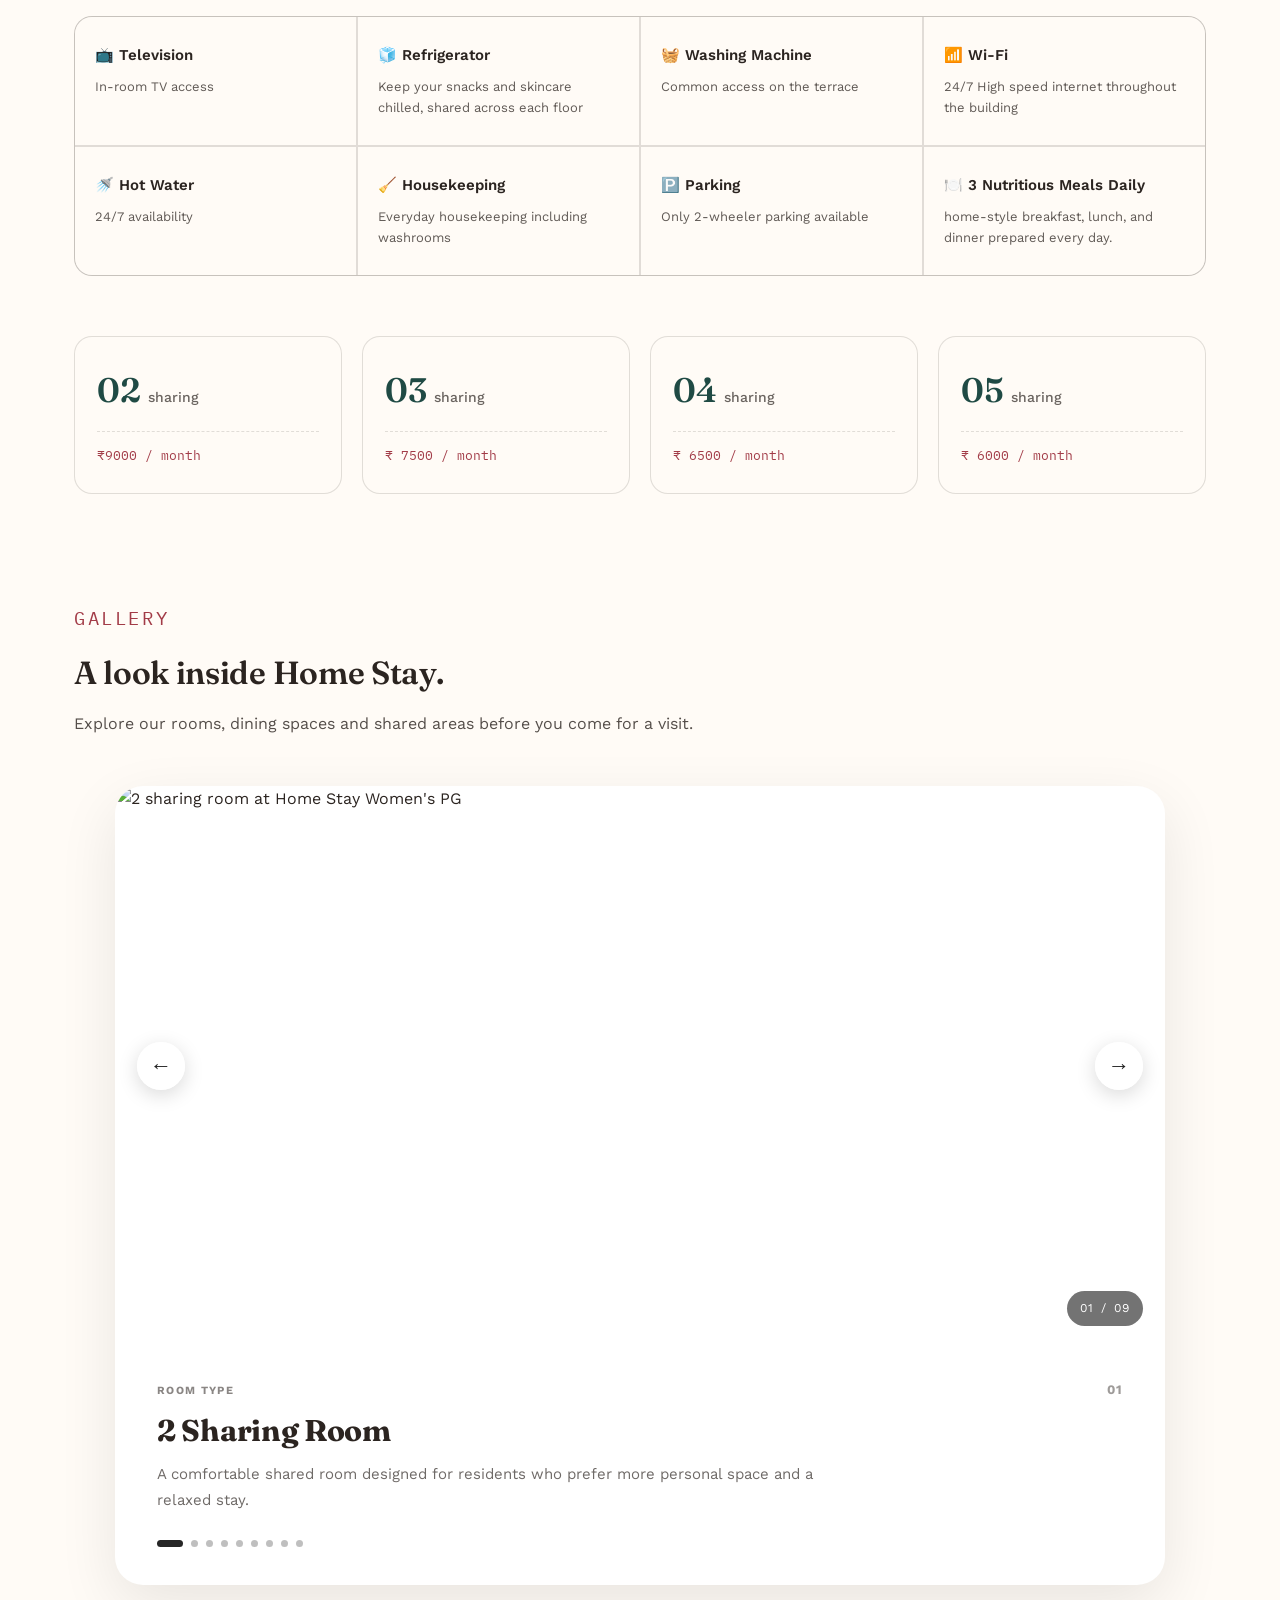
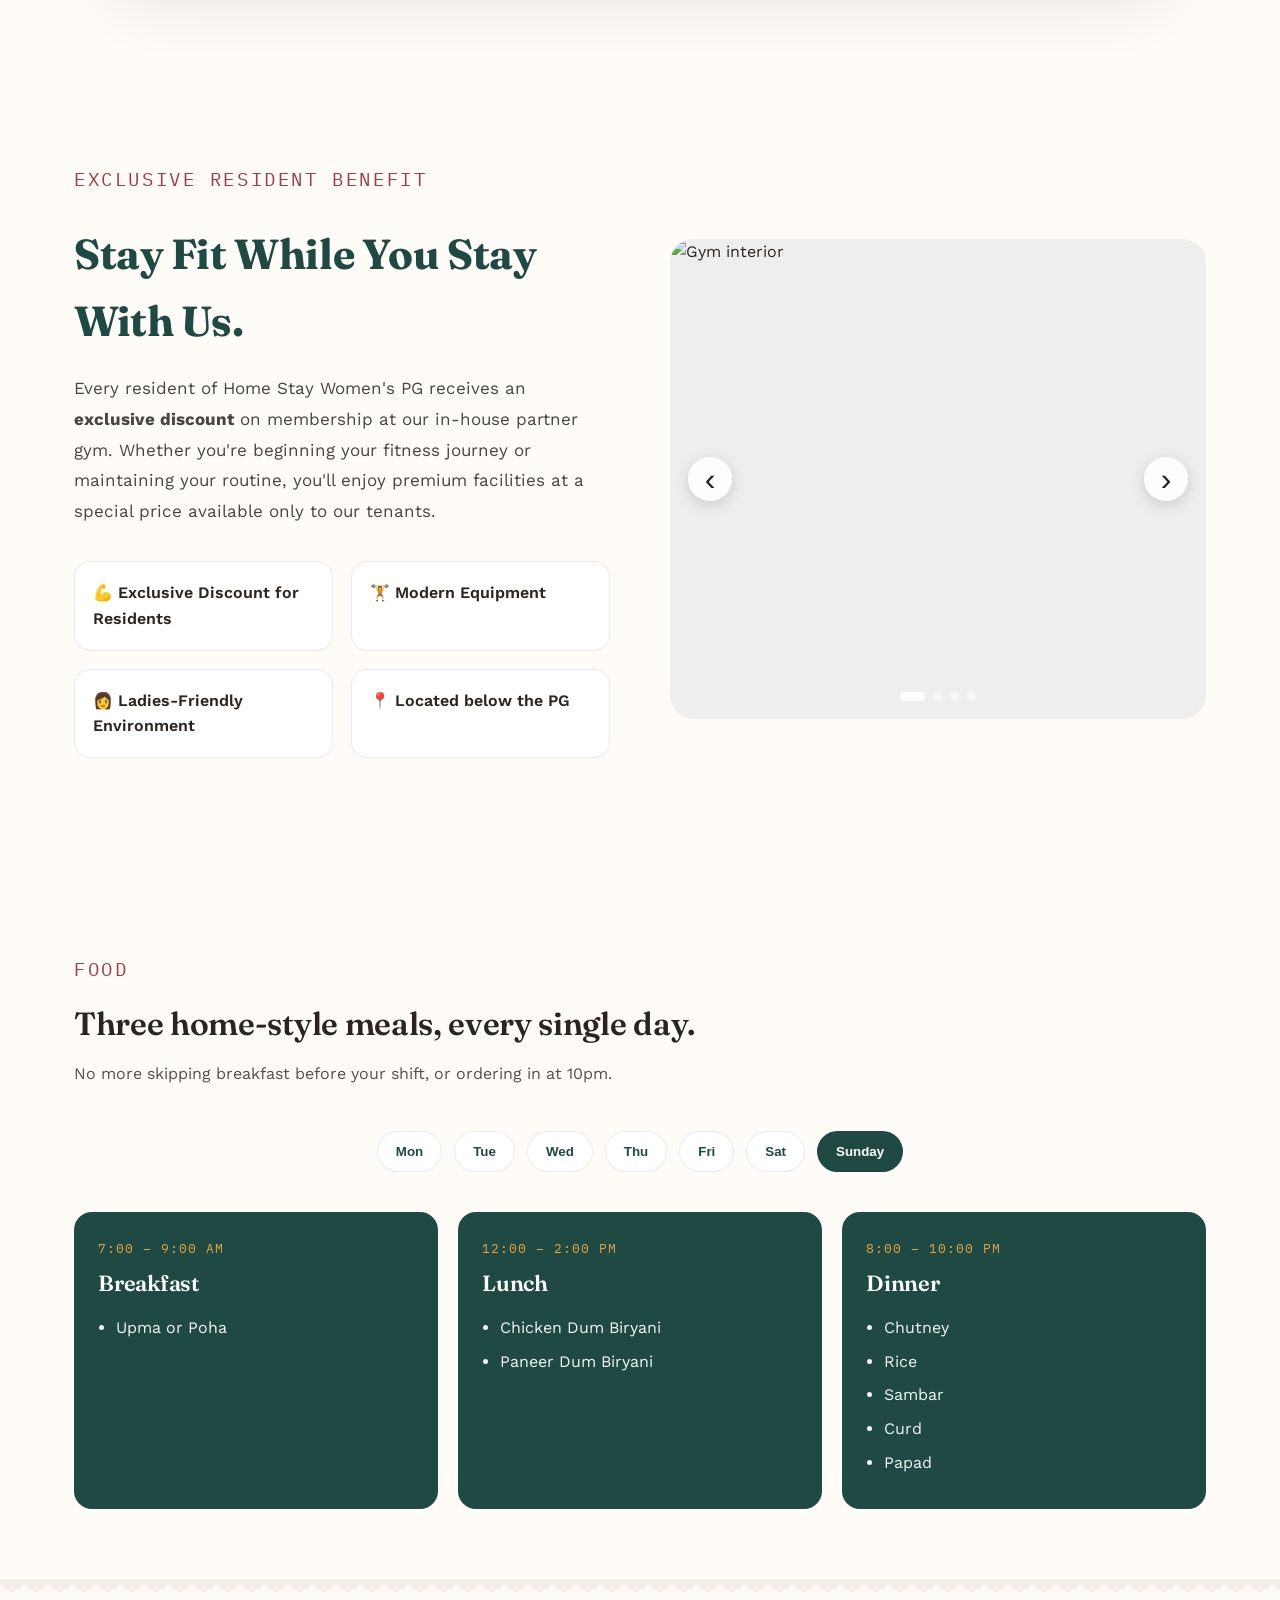
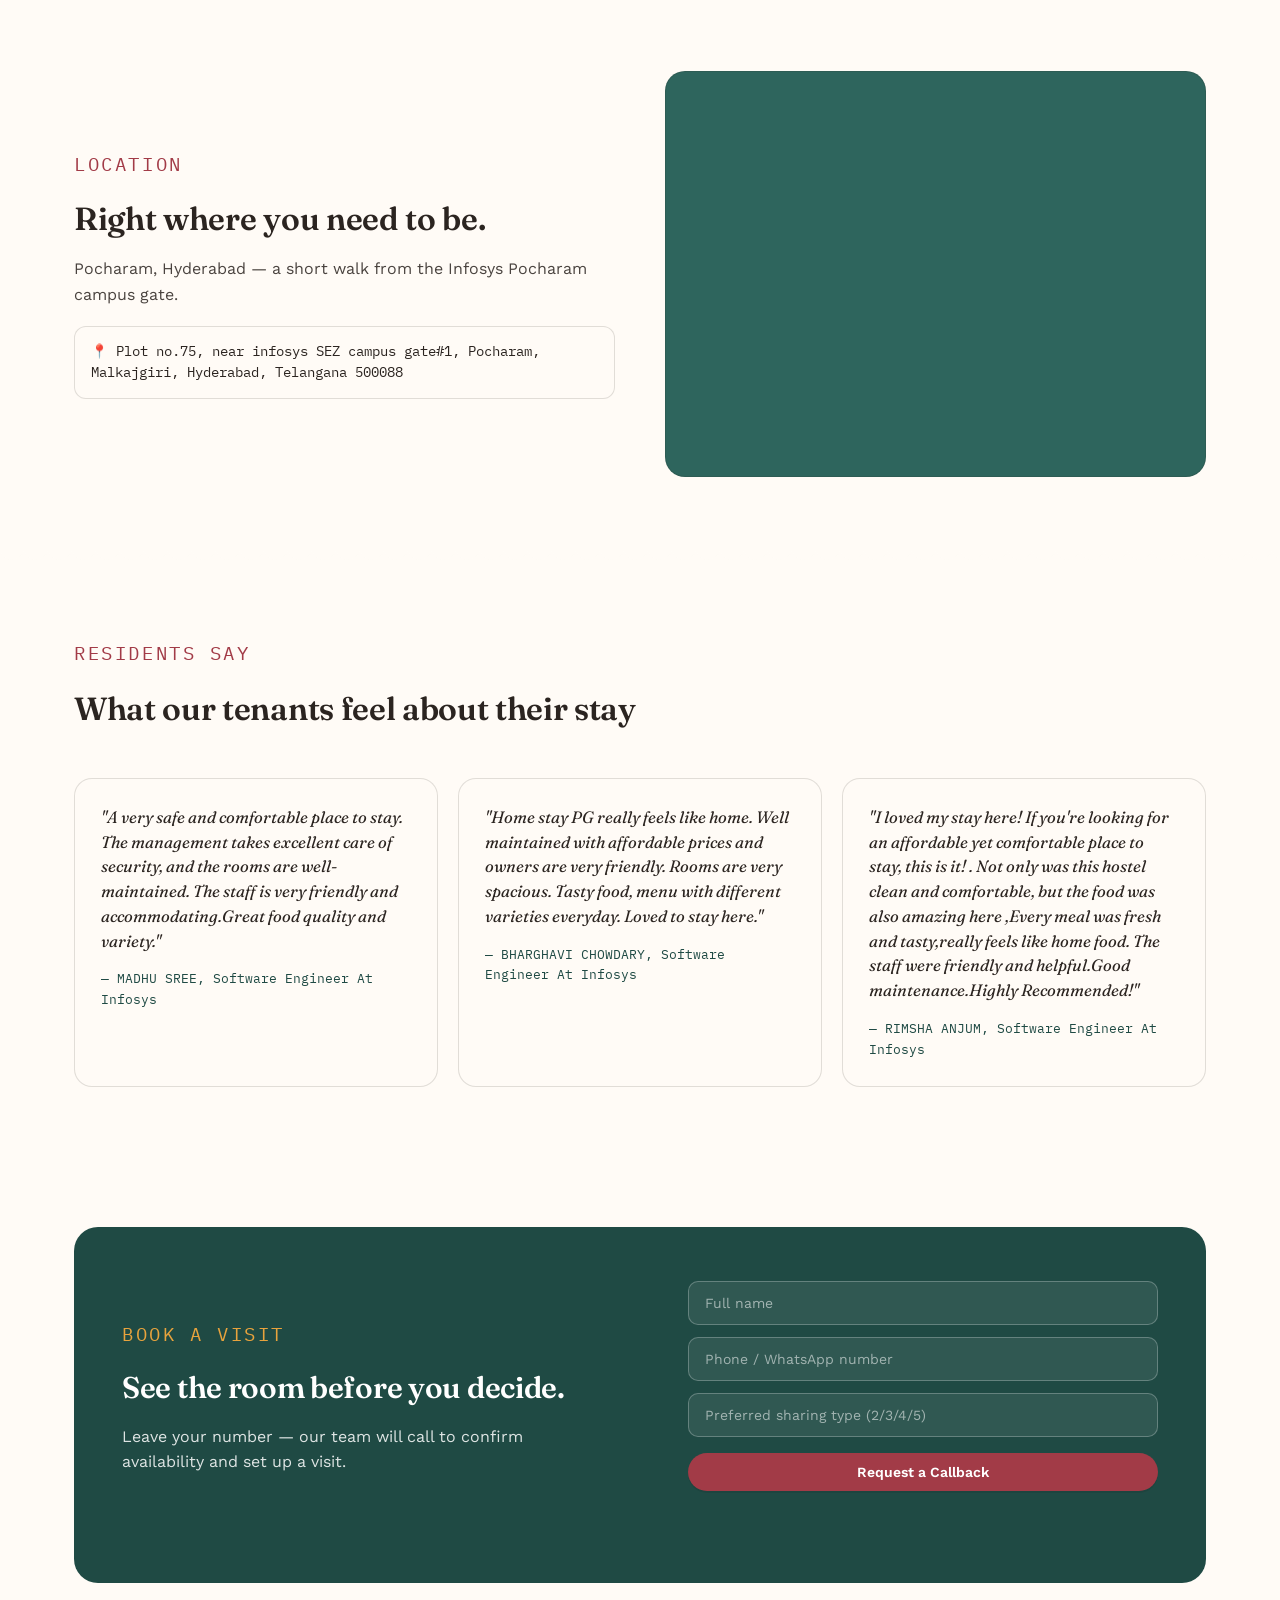
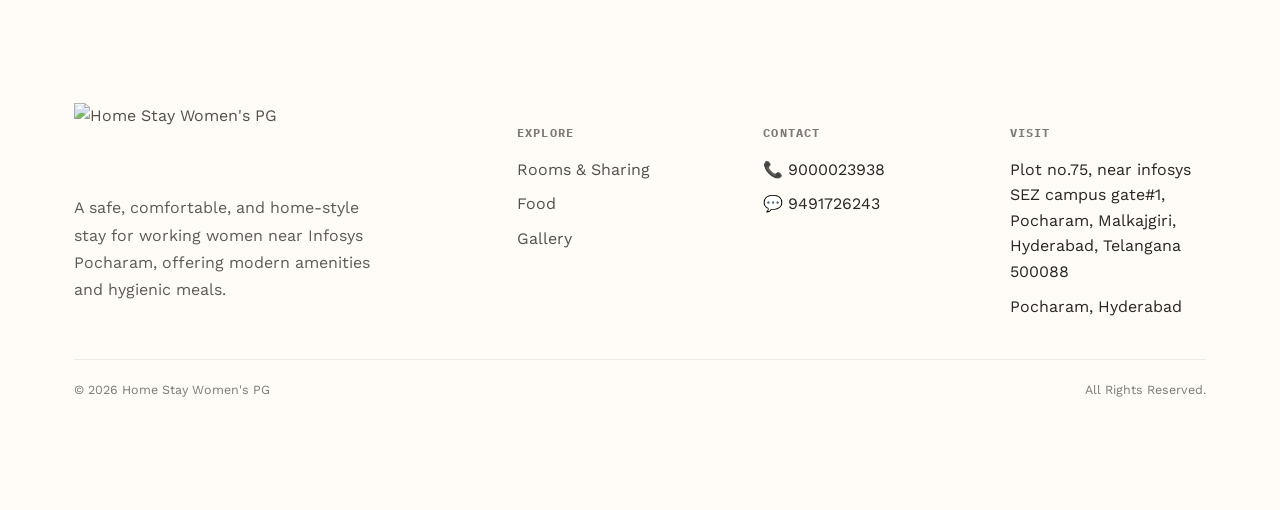
==== commit c0bbce25: "changes in reviews" ====
--- a/index.html
+++ b/index.html
@@ -599,7 +599,7 @@
       <div class="wrap">
         <div class="section-head">
           <span class="eyebrow">Residents say</span>
-          <h2>Real reviews, once collected.</h2>
+          <h2>What our tenants feel about their stay</h2>
         </div>
         <div class="test-grid">
           <div class="test-card">
